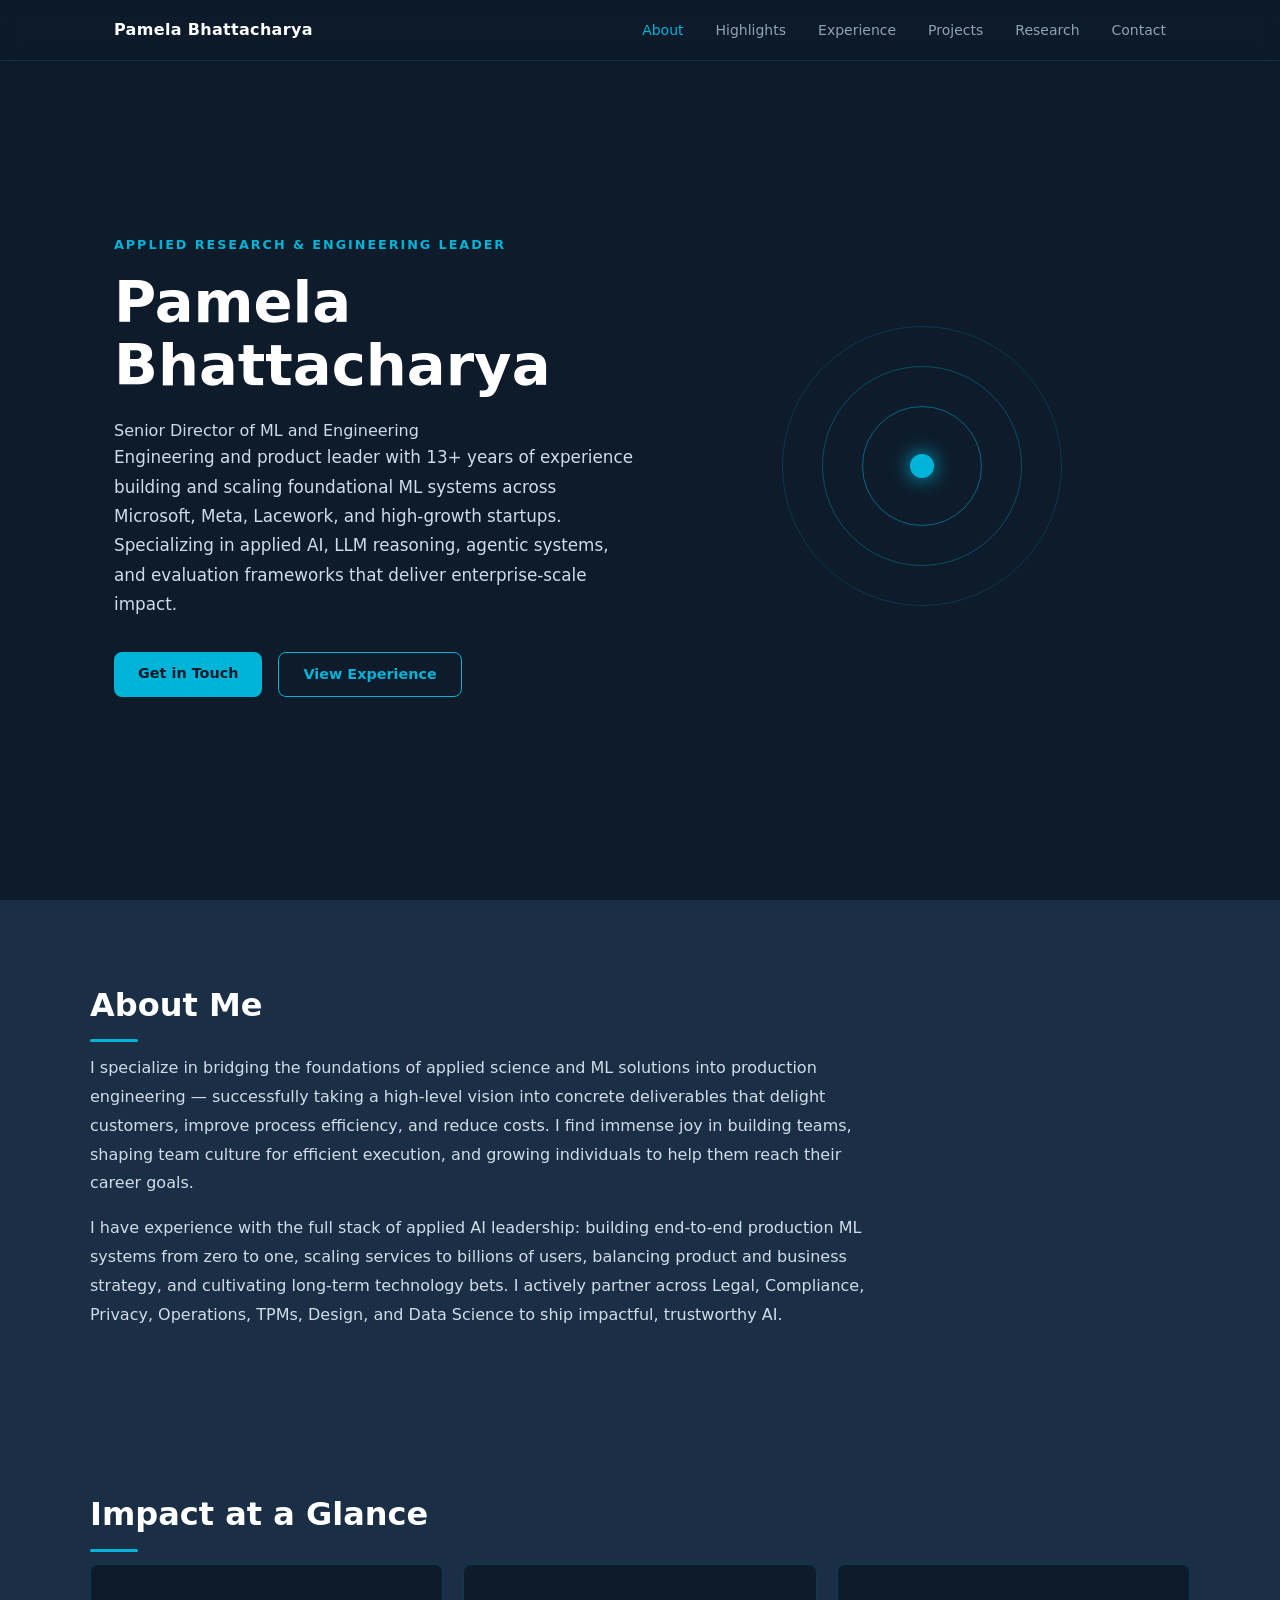
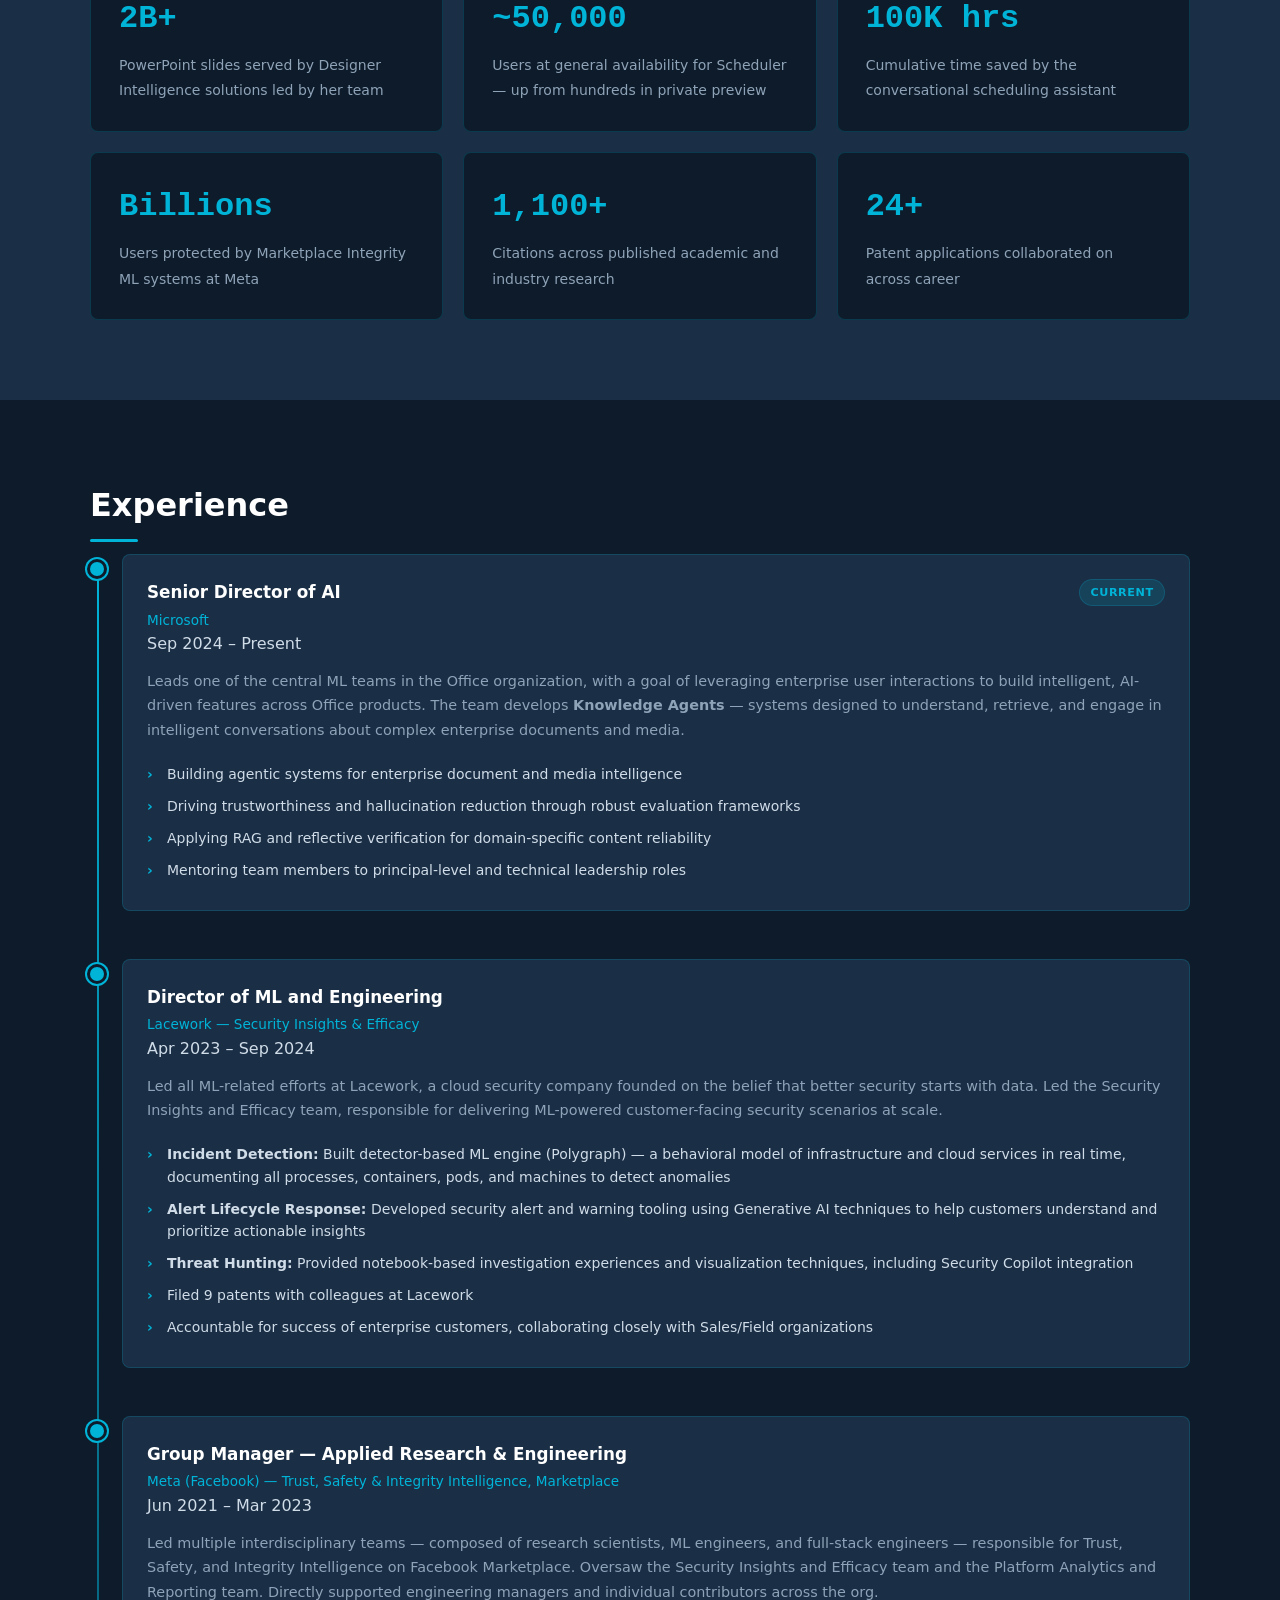
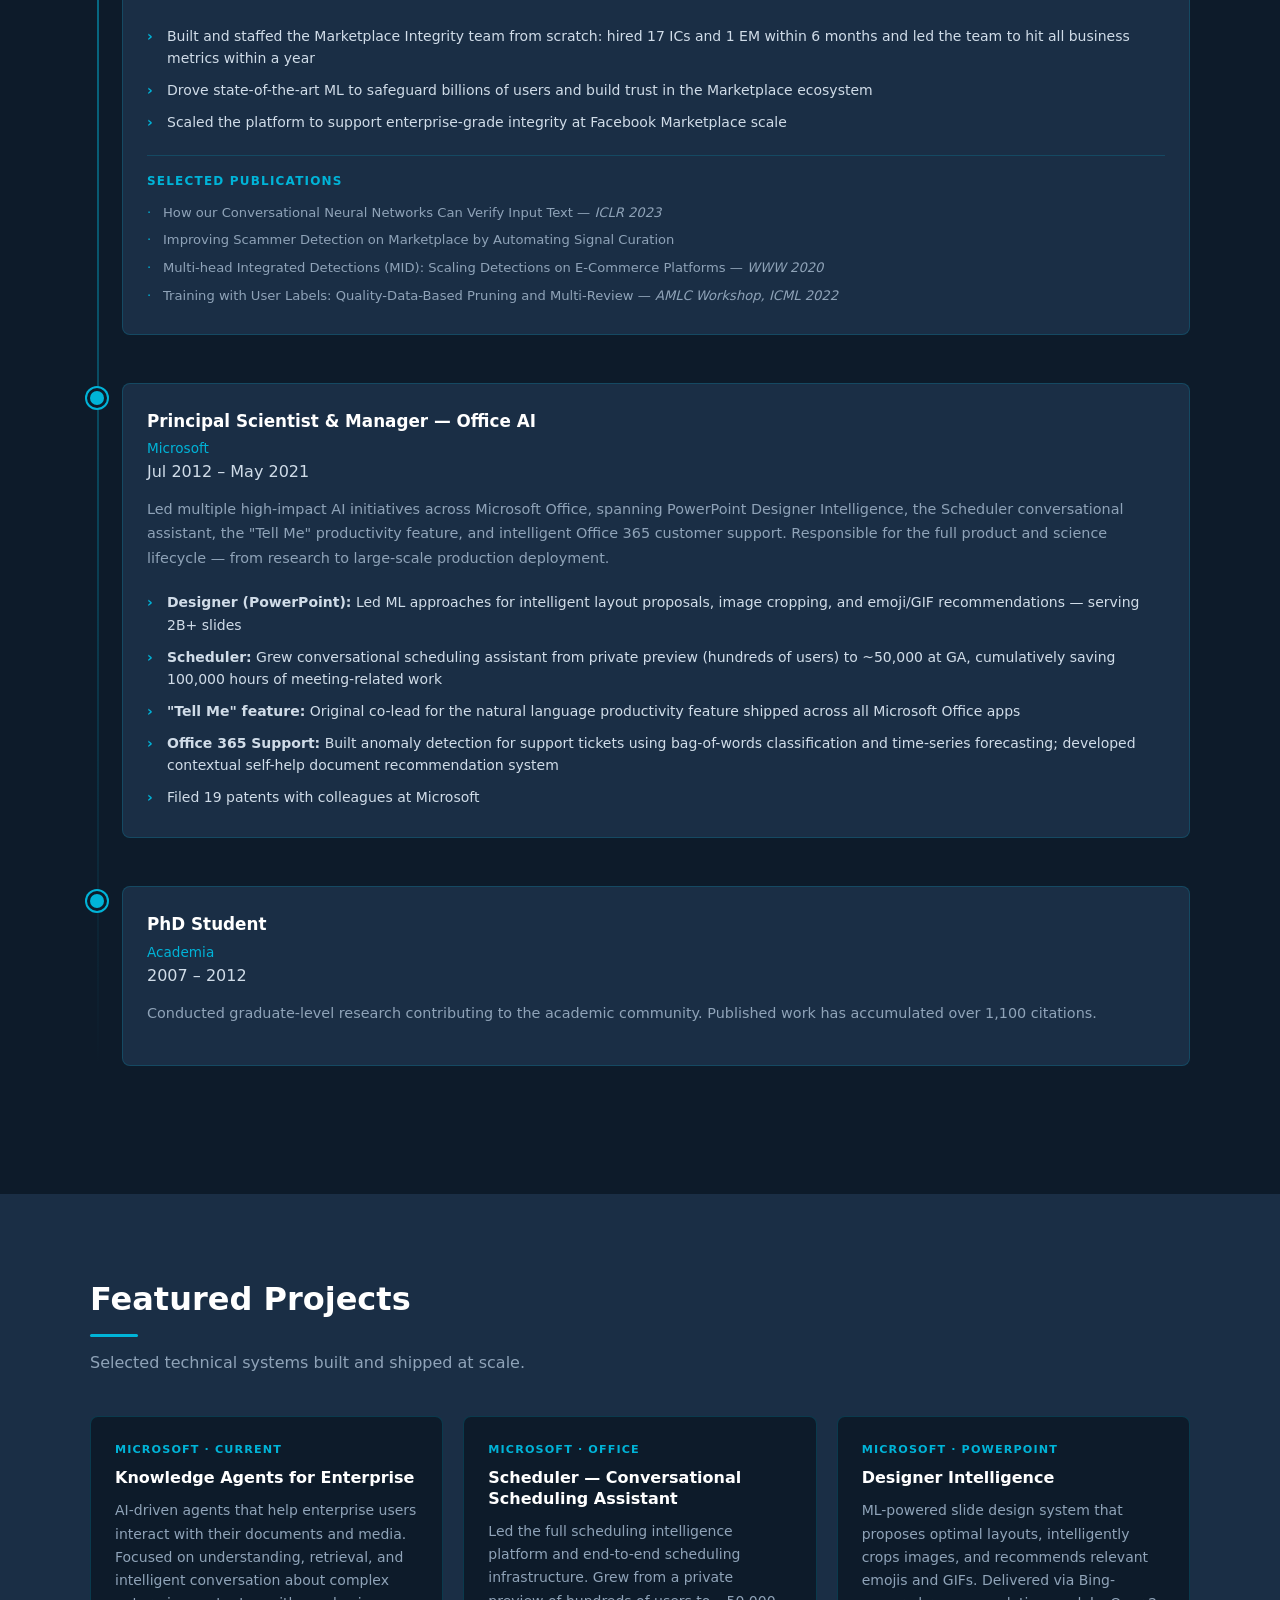
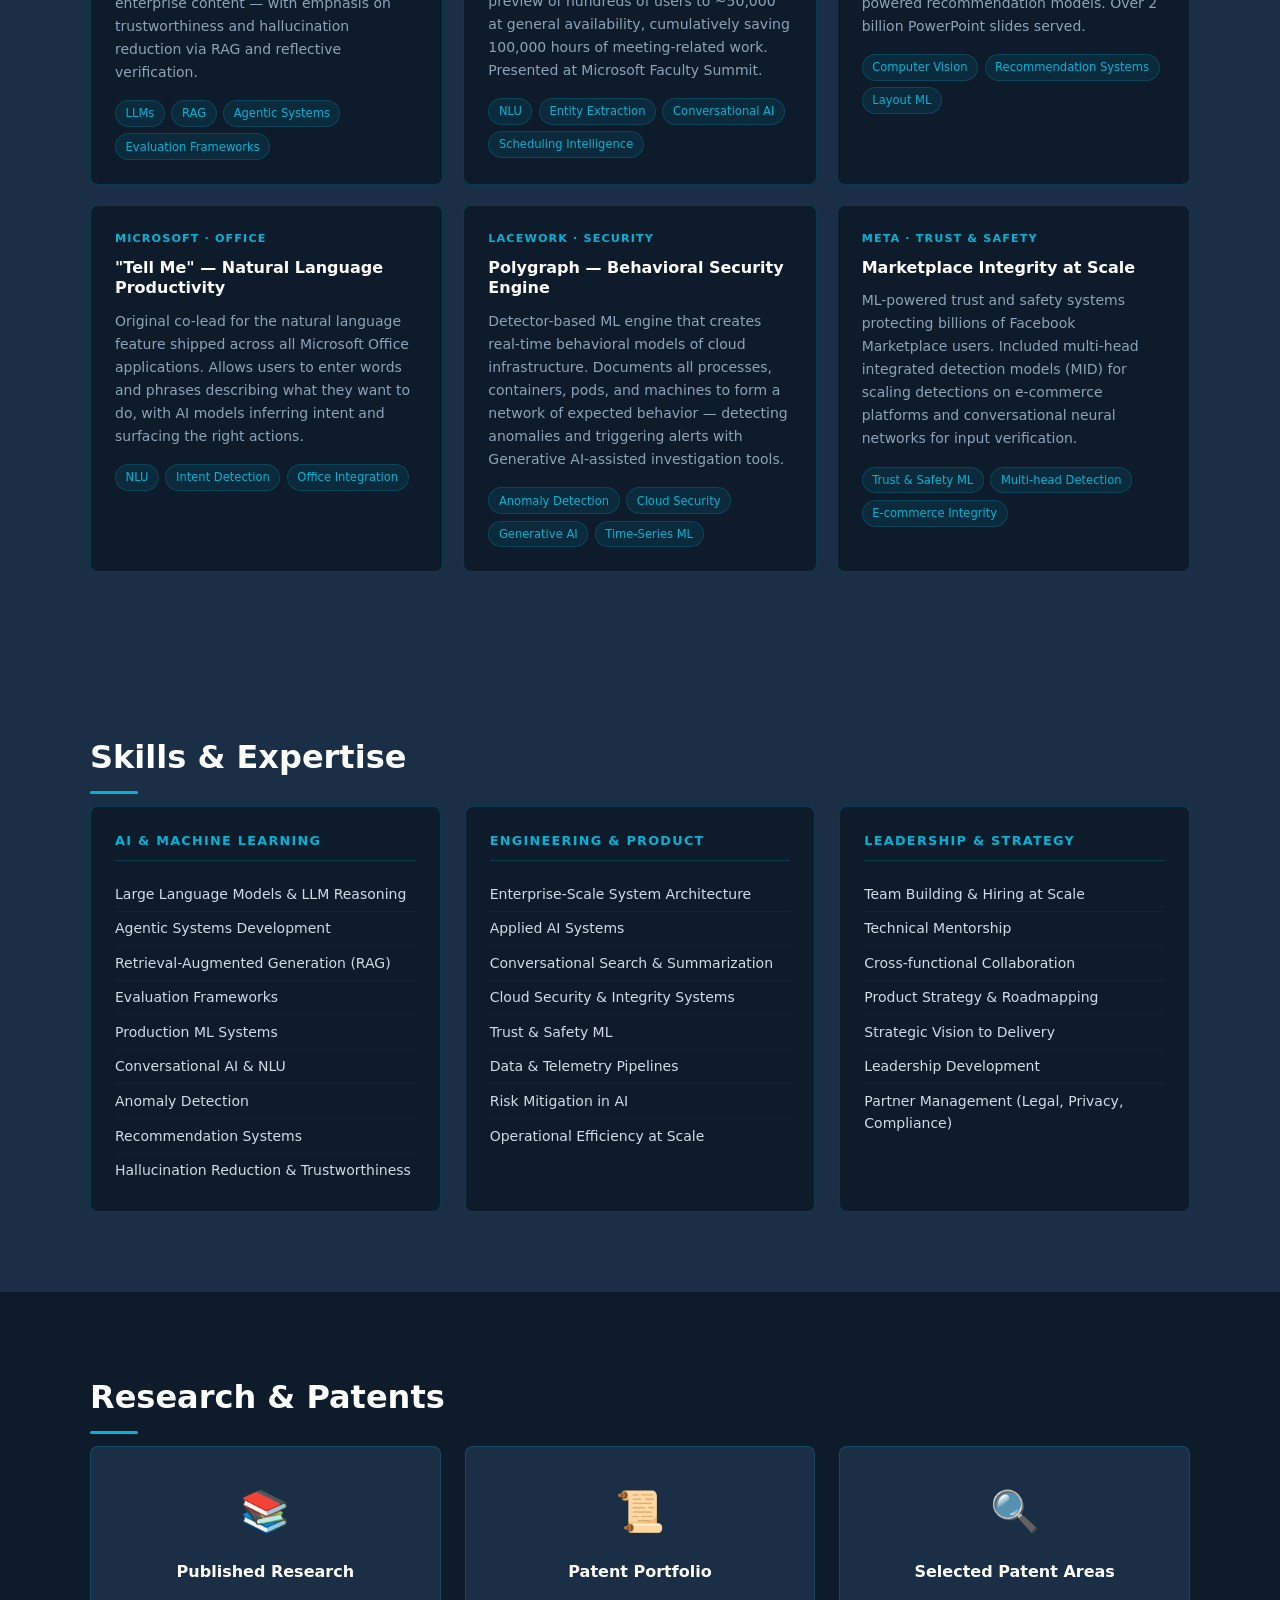
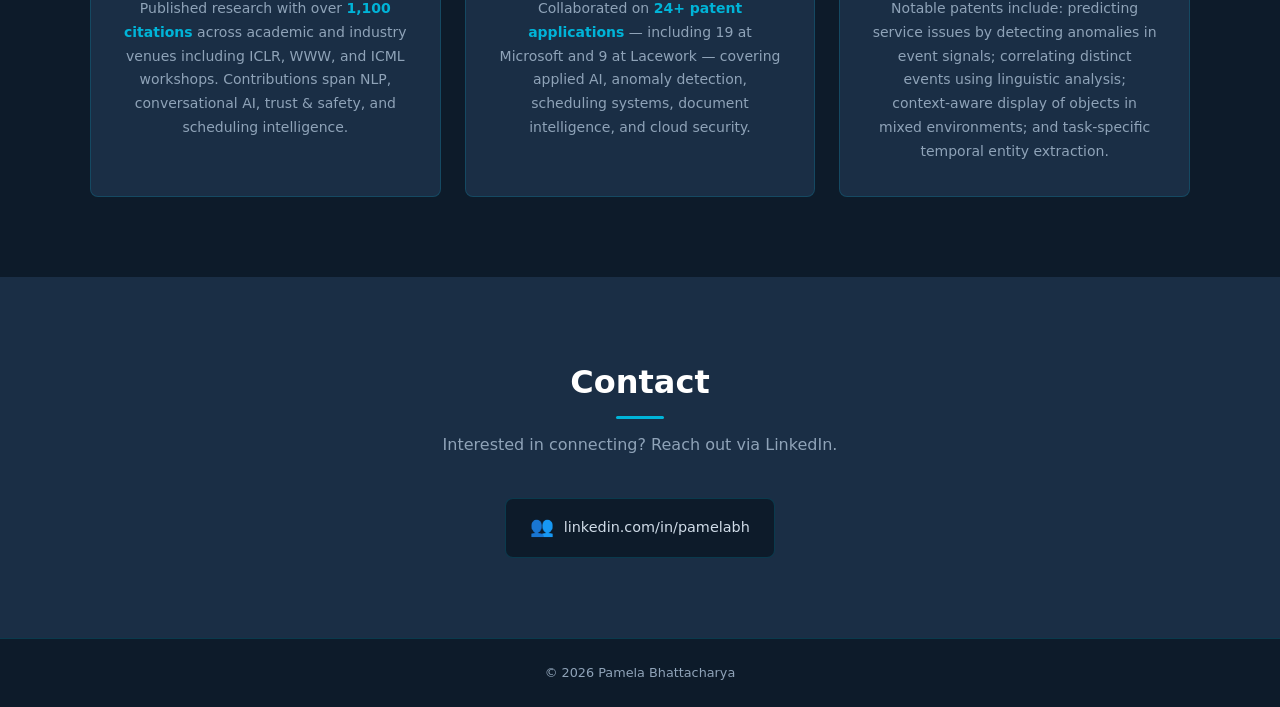
==== index.html @ ef981f6b "Update index.html" ====
<!DOCTYPE html>
<html lang="en">
<head>
  <meta charset="UTF-8" />
  <meta name="viewport" content="width=device-width, initial-scale=1.0" />
  <title>Pamela Bhattacharya — Senior Director of AI</title>
  <link rel="stylesheet" href="styles.css" />
</head>
<body>

  <!-- NAV -->
  <header>
    <nav class="nav-container">
      <span class="nav-name">Pamela Bhattacharya</span>
      <ul class="nav-links" id="navLinks">
        <li><a href="#about">About</a></li>
        <li><a href="#highlights">Highlights</a></li>
        <li><a href="#experience">Experience</a></li>
        <li><a href="#projects">Projects</a></li>
        <li><a href="#research">Research</a></li>
        <li><a href="#contact">Contact</a></li>
      </ul>
      <button class="nav-toggle" aria-label="Toggle menu" onclick="toggleNav()">&#9776;</button>
    </nav>
  </header>

  <!-- HERO -->
  <section class="hero" id="about">
    <div class="hero-content">
      <p class="hero-eyebrow">Applied Research &amp; Engineering Leader</p>
      <h1>Pamela<br>Bhattacharya</h1>
      <p class="hero-role">Senior Director of ML and Engineering</p>
      <p class="hero-sub">
        Engineering and product leader with 13+ years of experience building and scaling
        foundational ML systems across Microsoft, Meta, Lacework, and high-growth startups.
        Specializing in applied AI, LLM reasoning, agentic systems, and evaluation frameworks
        that deliver enterprise-scale impact.
      </p>
      <div class="hero-links">
        <a href="#contact" class="btn btn-primary">Get in Touch</a>
        <a href="#experience" class="btn btn-outline">View Experience</a>
      </div>
    </div>
    <div class="hero-graphic" aria-hidden="true">
      <div class="graphic-ring ring-1"></div>
      <div class="graphic-ring ring-2"></div>
      <div class="graphic-ring ring-3"></div>
      <div class="graphic-dot"></div>
    </div>
  </section>

  <!-- ABOUT DETAIL -->
  <section class="section about-detail-section">
    <div class="container">
      <h2 class="section-title">About Me</h2>
      <div class="about-body">
        <p>
          I specialize in bridging the foundations of applied science and ML solutions
          into production engineering — successfully taking a high-level vision into concrete
          deliverables that delight customers, improve process efficiency, and reduce costs.
          I find immense joy in building teams, shaping team culture for efficient execution,
          and growing individuals to help them reach their career goals.
        </p>
        <p>
          I have experience with the full stack of applied AI leadership: building
          end-to-end production ML systems from zero to one, scaling services to billions
          of users, balancing product and business strategy, and cultivating long-term
          technology bets. I actively partner across Legal, Compliance, Privacy, Operations,
          TPMs, Design, and Data Science to ship impactful, trustworthy AI.
        </p>
      </div>
    </div>
  </section>

  <!-- HIGHLIGHTS -->
  <section class="section highlights-section" id="highlights">
    <div class="container">
      <h2 class="section-title">Impact at a Glance</h2>
      <div class="highlights-grid">

        <div class="highlight-card">
          <span class="highlight-stat">2B+</span>
          <span class="highlight-label">PowerPoint slides served by Designer Intelligence solutions led by her team</span>
        </div>

        <div class="highlight-card">
          <span class="highlight-stat">~50,000</span>
          <span class="highlight-label">Users at general availability for Scheduler — up from hundreds in private preview</span>
        </div>

        <div class="highlight-card">
          <span class="highlight-stat">100K hrs</span>
          <span class="highlight-label">Cumulative time saved by the conversational scheduling assistant</span>
        </div>

        <div class="highlight-card">
          <span class="highlight-stat">Billions</span>
          <span class="highlight-label">Users protected by Marketplace Integrity ML systems at Meta</span>
        </div>

        <div class="highlight-card">
          <span class="highlight-stat">1,100+</span>
          <span class="highlight-label">Citations across published academic and industry research</span>
        </div>

        <div class="highlight-card">
          <span class="highlight-stat">24+</span>
          <span class="highlight-label">Patent applications collaborated on across career</span>
        </div>

      </div>
    </div>
  </section>

  <!-- EXPERIENCE -->
  <section class="section experience-section" id="experience">
    <div class="container">
      <h2 class="section-title">Experience</h2>

      <div class="timeline">

        <!-- Microsoft Current -->
        <div class="timeline-item">
          <div class="timeline-marker"></div>
          <div class="timeline-content">
            <div class="timeline-header">
              <div>
                <h3>Senior Director of AI</h3>
                <span class="company">Microsoft</span>
                <span class="timeline-date">Sep 2024 – Present</span>
              </div>
              <span class="badge badge-current">Current</span>
            </div>
            <p>
              Leads one of the central ML teams in the Office organization, with a goal of
              leveraging enterprise user interactions to build intelligent, AI-driven features
              across Office products. The team develops <strong>Knowledge Agents</strong> —
              systems designed to understand, retrieve, and engage in intelligent conversations
              about complex enterprise documents and media.
            </p>
            <ul class="achievement-list">
              <li>Building agentic systems for enterprise document and media intelligence</li>
              <li>Driving trustworthiness and hallucination reduction through robust evaluation frameworks</li>
              <li>Applying RAG and reflective verification for domain-specific content reliability</li>
              <li>Mentoring team members to principal-level and technical leadership roles</li>
            </ul>
          </div>
        </div>

        <!-- Lacework -->
        <div class="timeline-item">
          <div class="timeline-marker"></div>
          <div class="timeline-content">
            <div class="timeline-header">
              <div>
                <h3>Director of ML and Engineering</h3>
                <span class="company">Lacework — Security Insights &amp; Efficacy</span>
                <span class="timeline-date">Apr 2023 – Sep 2024</span>
              </div>
            </div>
            <p>
              Led all ML-related efforts at Lacework, a cloud security company founded on the
              belief that better security starts with data. Led the Security Insights and Efficacy
              team, responsible for delivering ML-powered customer-facing security scenarios at scale.
            </p>
            <ul class="achievement-list">
              <li><strong>Incident Detection:</strong> Built detector-based ML engine (Polygraph) — a behavioral model of infrastructure and cloud services in real time, documenting all processes, containers, pods, and machines to detect anomalies</li>
              <li><strong>Alert Lifecycle Response:</strong> Developed security alert and warning tooling using Generative AI techniques to help customers understand and prioritize actionable insights</li>
              <li><strong>Threat Hunting:</strong> Provided notebook-based investigation experiences and visualization techniques, including Security Copilot integration</li>
              <li>Filed 9 patents with colleagues at Lacework</li>
              <li>Accountable for success of enterprise customers, collaborating closely with Sales/Field organizations</li>
            </ul>
          </div>
        </div>

        <!-- Meta -->
        <div class="timeline-item">
          <div class="timeline-marker"></div>
          <div class="timeline-content">
            <div class="timeline-header">
              <div>
                <h3>Group Manager — Applied Research &amp; Engineering</h3>
                <span class="company">Meta (Facebook) — Trust, Safety &amp; Integrity Intelligence, Marketplace</span>
                <span class="timeline-date">Jun 2021 – Mar 2023</span>
              </div>
            </div>
            <p>
              Led multiple interdisciplinary teams — composed of research scientists, ML engineers,
              and full-stack engineers — responsible for Trust, Safety, and Integrity Intelligence
              on Facebook Marketplace. Oversaw the Security Insights and Efficacy team and the
              Platform Analytics and Reporting team. Directly supported engineering managers and
              individual contributors across the org.
            </p>
            <ul class="achievement-list">
              <li>Built and staffed the Marketplace Integrity team from scratch: hired 17 ICs and 1 EM within 6 months and led the team to hit all business metrics within a year</li>
              <li>Drove state-of-the-art ML to safeguard billions of users and build trust in the Marketplace ecosystem</li>
              <li>Scaled the platform to support enterprise-grade integrity at Facebook Marketplace scale</li>
            </ul>
            <div class="pub-block">
              <span class="pub-label">Selected Publications</span>
              <ul class="pub-list">
                <li>How our Conversational Neural Networks Can Verify Input Text — <em>ICLR 2023</em></li>
                <li>Improving Scammer Detection on Marketplace by Automating Signal Curation</li>
                <li>Multi-head Integrated Detections (MID): Scaling Detections on E-Commerce Platforms — <em>WWW 2020</em></li>
                <li>Training with User Labels: Quality-Data-Based Pruning and Multi-Review — <em>AMLC Workshop, ICML 2022</em></li>
              </ul>
            </div>
          </div>
        </div>

        <!-- Microsoft Previous -->
        <div class="timeline-item">
          <div class="timeline-marker"></div>
          <div class="timeline-content">
            <div class="timeline-header">
              <div>
                <h3>Principal Scientist &amp; Manager — Office AI</h3>
                <span class="company">Microsoft</span>
                <span class="timeline-date">Jul 2012 – May 2021</span>
              </div>
            </div>
            <p>
              Led multiple high-impact AI initiatives across Microsoft Office, spanning
              PowerPoint Designer Intelligence, the Scheduler conversational assistant,
              the "Tell Me" productivity feature, and intelligent Office 365 customer support.
              Responsible for the full product and science lifecycle — from research to
              large-scale production deployment.
            </p>
            <ul class="achievement-list">
              <li><strong>Designer (PowerPoint):</strong> Led ML approaches for intelligent layout proposals, image cropping, and emoji/GIF recommendations — serving 2B+ slides</li>
              <li><strong>Scheduler:</strong> Grew conversational scheduling assistant from private preview (hundreds of users) to ~50,000 at GA, cumulatively saving 100,000 hours of meeting-related work</li>
              <li><strong>"Tell Me" feature:</strong> Original co-lead for the natural language productivity feature shipped across all Microsoft Office apps</li>
              <li><strong>Office 365 Support:</strong> Built anomaly detection for support tickets using bag-of-words classification and time-series forecasting; developed contextual self-help document recommendation system</li>
              <li>Filed 19 patents with colleagues at Microsoft</li>
            </ul>
          </div>
        </div>

        <!-- PhD -->
        <div class="timeline-item">
          <div class="timeline-marker"></div>
          <div class="timeline-content">
            <div class="timeline-header">
              <div>
                <h3>PhD Student</h3>
                <span class="company">Academia</span>
                <span class="timeline-date">2007 – 2012</span>
              </div>
            </div>
            <p>
              Conducted graduate-level research contributing to the academic community.
              Published work has accumulated over 1,100 citations.
            </p>
          </div>
        </div>

      </div>
    </div>
  </section>

  <!-- PROJECTS -->
  <section class="section projects-section" id="projects">
    <div class="container">
      <h2 class="section-title">Featured Projects</h2>
      <p class="section-subtitle">Selected technical systems built and shipped at scale.</p>

      <div class="projects-grid">

        <div class="project-card">
          <div class="project-tag">Microsoft · Current</div>
          <h3>Knowledge Agents for Enterprise</h3>
          <p>
            AI-driven agents that help enterprise users interact with their documents and media.
            Focused on understanding, retrieval, and intelligent conversation about complex
            enterprise content — with emphasis on trustworthiness and hallucination reduction
            via RAG and reflective verification.
          </p>
          <div class="project-tech">
            <span>LLMs</span><span>RAG</span><span>Agentic Systems</span><span>Evaluation Frameworks</span>
          </div>
        </div>

        <div class="project-card">
          <div class="project-tag">Microsoft · Office</div>
          <h3>Scheduler — Conversational Scheduling Assistant</h3>
          <p>
            Led the full scheduling intelligence platform and end-to-end scheduling
            infrastructure. Grew from a private preview of hundreds of users to ~50,000
            at general availability, cumulatively saving 100,000 hours of meeting-related work.
            Presented at Microsoft Faculty Summit.
          </p>
          <div class="project-tech">
            <span>NLU</span><span>Entity Extraction</span><span>Conversational AI</span><span>Scheduling Intelligence</span>
          </div>
        </div>

        <div class="project-card">
          <div class="project-tag">Microsoft · PowerPoint</div>
          <h3>Designer Intelligence</h3>
          <p>
            ML-powered slide design system that proposes optimal layouts, intelligently crops
            images, and recommends relevant emojis and GIFs. Delivered via Bing-powered
            recommendation models. Over 2 billion PowerPoint slides served.
          </p>
          <div class="project-tech">
            <span>Computer Vision</span><span>Recommendation Systems</span><span>Layout ML</span>
          </div>
        </div>

        <div class="project-card">
          <div class="project-tag">Microsoft · Office</div>
          <h3>"Tell Me" — Natural Language Productivity</h3>
          <p>
            Original co-lead for the natural language feature shipped across all Microsoft
            Office applications. Allows users to enter words and phrases describing what
            they want to do, with AI models inferring intent and surfacing the right actions.
          </p>
          <div class="project-tech">
            <span>NLU</span><span>Intent Detection</span><span>Office Integration</span>
          </div>
        </div>

        <div class="project-card">
          <div class="project-tag">Lacework · Security</div>
          <h3>Polygraph — Behavioral Security Engine</h3>
          <p>
            Detector-based ML engine that creates real-time behavioral models of cloud
            infrastructure. Documents all processes, containers, pods, and machines to form
            a network of expected behavior — detecting anomalies and triggering alerts
            with Generative AI-assisted investigation tools.
          </p>
          <div class="project-tech">
            <span>Anomaly Detection</span><span>Cloud Security</span><span>Generative AI</span><span>Time-Series ML</span>
          </div>
        </div>

        <div class="project-card">
          <div class="project-tag">Meta · Trust &amp; Safety</div>
          <h3>Marketplace Integrity at Scale</h3>
          <p>
            ML-powered trust and safety systems protecting billions of Facebook Marketplace
            users. Included multi-head integrated detection models (MID) for scaling detections
            on e-commerce platforms and conversational neural networks for input verification.
          </p>
          <div class="project-tech">
            <span>Trust &amp; Safety ML</span><span>Multi-head Detection</span><span>E-commerce Integrity</span>
          </div>
        </div>

      </div>
    </div>
  </section>

  <!-- SKILLS -->
  <section class="section skills-section">
    <div class="container">
      <h2 class="section-title">Skills &amp; Expertise</h2>
      <div class="skills-grid">

        <div class="skill-group">
          <h3>AI &amp; Machine Learning</h3>
          <ul>
            <li>Large Language Models &amp; LLM Reasoning</li>
            <li>Agentic Systems Development</li>
            <li>Retrieval-Augmented Generation (RAG)</li>
            <li>Evaluation Frameworks</li>
            <li>Production ML Systems</li>
            <li>Conversational AI &amp; NLU</li>
            <li>Anomaly Detection</li>
            <li>Recommendation Systems</li>
            <li>Hallucination Reduction &amp; Trustworthiness</li>
          </ul>
        </div>

        <div class="skill-group">
          <h3>Engineering &amp; Product</h3>
          <ul>
            <li>Enterprise-Scale System Architecture</li>
            <li>Applied AI Systems</li>
            <li>Conversational Search &amp; Summarization</li>
            <li>Cloud Security &amp; Integrity Systems</li>
            <li>Trust &amp; Safety ML</li>
            <li>Data &amp; Telemetry Pipelines</li>
            <li>Risk Mitigation in AI</li>
            <li>Operational Efficiency at Scale</li>
          </ul>
        </div>

        <div class="skill-group">
          <h3>Leadership &amp; Strategy</h3>
          <ul>
            <li>Team Building &amp; Hiring at Scale</li>
            <li>Technical Mentorship</li>
            <li>Cross-functional Collaboration</li>
            <li>Product Strategy &amp; Roadmapping</li>
            <li>Strategic Vision to Delivery</li>
            <li>Leadership Development</li>
            <li>Partner Management (Legal, Privacy, Compliance)</li>
          </ul>
        </div>

      </div>
    </div>
  </section>

  <!-- RESEARCH & PATENTS -->
  <section class="section research-section" id="research">
    <div class="container">
      <h2 class="section-title">Research &amp; Patents</h2>
      <div class="research-grid">

        <div class="research-card">
          <div class="research-icon">&#128218;</div>
          <h3>Published Research</h3>
          <p>
            Published research with over <strong>1,100 citations</strong> across academic
            and industry venues including ICLR, WWW, and ICML workshops. Contributions span
            NLP, conversational AI, trust &amp; safety, and scheduling intelligence.
          </p>
        </div>

        <div class="research-card">
          <div class="research-icon">&#128220;</div>
          <h3>Patent Portfolio</h3>
          <p>
            Collaborated on <strong>24+ patent applications</strong> — including 19 at
            Microsoft and 9 at Lacework — covering applied AI, anomaly detection,
            scheduling systems, document intelligence, and cloud security.
          </p>
        </div>

        <div class="research-card">
          <div class="research-icon">&#128269;</div>
          <h3>Selected Patent Areas</h3>
          <p>
            Notable patents include: predicting service issues by detecting anomalies in
            event signals; correlating distinct events using linguistic analysis;
            context-aware display of objects in mixed environments; and
            task-specific temporal entity extraction.
          </p>
        </div>

      </div>
    </div>
  </section>

  <!-- CONTACT -->
  <section class="section contact-section" id="contact">
    <div class="container">
      <h2 class="section-title">Contact</h2>
      <p class="section-subtitle">Interested in connecting? Reach out via LinkedIn.</p>
      <div class="contact-links">

        <a href="https://www.linkedin.com/in/pamelabh" target="_blank" rel="noopener noreferrer" class="contact-item">
          <span class="contact-icon">&#128101;</span>
          <span>linkedin.com/in/pamelabh</span>
        </a>
      </div>
    </div>
  </section>

  <!-- FOOTER -->
  <footer>
    <div class="container">
      <p>&copy; 2026 Pamela Bhattacharya</p>
    </div>
  </footer>

  <script src="script.js"></script>
</body>
</html>
---- styles.css ----
/* =============================================
   RESET & BASE
   ============================================= */
*, *::before, *::after { box-sizing: border-box; margin: 0; padding: 0; }

:root {
  --navy:    #0d1b2a;
  --navy-mid:#1a2e45;
  --teal:    #00b4d8;
  --teal-lt: #90e0ef;
  --white:   #ffffff;
  --off-white: #f0f4f8;
  --text:    #d0dce8;
  --text-dim:#8fa3b8;
  --border:  rgba(0, 180, 216, 0.2);
  --radius:  8px;
  --shadow:  0 4px 24px rgba(0,0,0,0.3);
  --font:    'Segoe UI', system-ui, -apple-system, sans-serif;
  --mono:    'Cascadia Code', 'Fira Code', monospace;
}

html { scroll-behavior: smooth; font-size: 16px; }

body {
  font-family: var(--font);
  background: var(--navy);
  color: var(--text);
  line-height: 1.6;
}

a { color: var(--teal); text-decoration: none; }
a:hover { color: var(--teal-lt); }

ul { list-style: none; }

/* =============================================
   NAV
   ============================================= */
header {
  position: fixed;
  top: 0; left: 0; right: 0;
  z-index: 100;
  background: rgba(13, 27, 42, 0.92);
  backdrop-filter: blur(10px);
  border-bottom: 1px solid var(--border);
}

.nav-container {
  max-width: 1100px;
  margin: 0 auto;
  padding: 0 1.5rem;
  height: 60px;
  display: flex;
  align-items: center;
  justify-content: space-between;
}

.nav-name {
  font-weight: 700;
  font-size: 1rem;
  color: var(--white);
  letter-spacing: 0.02em;
}

.nav-links {
  display: flex;
  gap: 2rem;
}

.nav-links a {
  color: var(--text-dim);
  font-size: 0.875rem;
  font-weight: 500;
  transition: color 0.2s;
}

.nav-links a:hover { color: var(--teal); }

.nav-toggle {
  display: none;
  background: none;
  border: none;
  color: var(--white);
  font-size: 1.4rem;
  cursor: pointer;
}

/* =============================================
   HERO
   ============================================= */
.hero {
  min-height: 100vh;
  display: flex;
  align-items: center;
  padding: 6rem 1.5rem 4rem;
  max-width: 1100px;
  margin: 0 auto;
  gap: 3rem;
  position: relative;
}

.hero-content {
  flex: 1;
  max-width: 620px;
}

.hero-eyebrow {
  font-size: 0.8rem;
  font-weight: 600;
  letter-spacing: 0.15em;
  text-transform: uppercase;
  color: var(--teal);
  margin-bottom: 1rem;
}

.hero h1 {
  font-size: clamp(2.4rem, 5vw, 3.6rem);
  font-weight: 800;
  color: var(--white);
  line-height: 1.1;
  margin-bottom: 1.25rem;
}

.hero-sub {
  font-size: 1.05rem;
  color: var(--text);
  margin-bottom: 2rem;
  max-width: 520px;
  line-height: 1.75;
}

.hero-links {
  display: flex;
  gap: 1rem;
  flex-wrap: wrap;
}

.btn {
  display: inline-block;
  padding: 0.65rem 1.5rem;
  border-radius: var(--radius);
  font-weight: 600;
  font-size: 0.9rem;
  transition: all 0.2s;
  cursor: pointer;
}

.btn-primary {
  background: var(--teal);
  color: var(--navy);
}
.btn-primary:hover {
  background: var(--teal-lt);
  color: var(--navy);
}

.btn-outline {
  border: 1.5px solid var(--teal);
  color: var(--teal);
}
.btn-outline:hover {
  background: var(--border);
  color: var(--teal-lt);
}

/* Hero graphic */
.hero-graphic {
  flex: 0 0 auto;
  width: 280px;
  height: 280px;
  position: relative;
  display: flex;
  align-items: center;
  justify-content: center;
}

.graphic-ring {
  position: absolute;
  border-radius: 50%;
  border: 1px solid var(--border);
  animation: pulse 4s ease-in-out infinite;
}

.ring-1 { width: 280px; height: 280px; animation-delay: 0s; }
.ring-2 { width: 200px; height: 200px; animation-delay: 0.6s; border-color: rgba(0,180,216,0.35); }
.ring-3 { width: 120px; height: 120px; animation-delay: 1.2s; border-color: rgba(0,180,216,0.5); }

.graphic-dot {
  width: 24px;
  height: 24px;
  border-radius: 50%;
  background: var(--teal);
  box-shadow: 0 0 20px var(--teal);
  animation: glow 2s ease-in-out infinite alternate;
}

@keyframes pulse {
  0%, 100% { transform: scale(1); opacity: 0.5; }
  50% { transform: scale(1.04); opacity: 1; }
}

@keyframes glow {
  from { box-shadow: 0 0 10px var(--teal); }
  to   { box-shadow: 0 0 30px var(--teal), 0 0 60px rgba(0,180,216,0.3); }
}

/* =============================================
   SECTIONS — SHARED
   ============================================= */
.section {
  padding: 5rem 1.5rem;
}

.container {
  max-width: 1100px;
  margin: 0 auto;
}

.section-title {
  font-size: clamp(1.6rem, 3vw, 2rem);
  font-weight: 700;
  color: var(--white);
  margin-bottom: 0.75rem;
}

.section-title::after {
  content: '';
  display: block;
  width: 3rem;
  height: 3px;
  background: var(--teal);
  margin-top: 0.5rem;
  border-radius: 2px;
}

.section-subtitle {
  color: var(--text-dim);
  margin-bottom: 2.5rem;
  max-width: 600px;
  line-height: 1.7;
}

/* =============================================
   ABOUT DETAIL
   ============================================= */
.about-detail-section {
  background: var(--navy-mid);
}

.about-body {
  max-width: 780px;
}

.about-body p {
  color: var(--text);
  font-size: 1rem;
  line-height: 1.8;
  margin-bottom: 1rem;
}

.about-body p:last-child { margin-bottom: 0; }

/* =============================================
   HIGHLIGHTS
   ============================================= */
.highlights-section {
  background: var(--navy-mid);
}

.highlights-grid {
  display: grid;
  grid-template-columns: repeat(auto-fit, minmax(280px, 1fr));
  gap: 1.25rem;
}

.highlight-card {
  background: var(--navy);
  border: 1px solid var(--border);
  border-radius: var(--radius);
  padding: 1.75rem;
  transition: transform 0.2s, border-color 0.2s;
}

.highlight-card:hover {
  transform: translateY(-3px);
  border-color: var(--teal);
}

.highlight-stat {
  display: block;
  font-size: 2rem;
  font-weight: 800;
  color: var(--teal);
  font-family: var(--mono);
  margin-bottom: 0.5rem;
}

.highlight-label {
  font-size: 0.875rem;
  color: var(--text-dim);
  line-height: 1.5;
}

/* =============================================
   EXPERIENCE / TIMELINE
   ============================================= */
.experience-section {
  background: var(--navy);
}

.timeline {
  position: relative;
  padding-left: 2rem;
}

.timeline::before {
  content: '';
  position: absolute;
  left: 7px;
  top: 8px;
  bottom: 0;
  width: 2px;
  background: linear-gradient(to bottom, var(--teal), transparent);
}

.timeline-item {
  position: relative;
  margin-bottom: 3rem;
}

.timeline-marker {
  position: absolute;
  left: -2rem;
  top: 8px;
  width: 14px;
  height: 14px;
  border-radius: 50%;
  background: var(--teal);
  box-shadow: 0 0 0 3px var(--navy), 0 0 0 5px var(--teal);
}

.timeline-content {
  background: var(--navy-mid);
  border: 1px solid var(--border);
  border-radius: var(--radius);
  padding: 1.5rem;
  transition: border-color 0.2s;
}

.timeline-content:hover {
  border-color: var(--teal);
}

.timeline-header {
  display: flex;
  align-items: flex-start;
  justify-content: space-between;
  gap: 1rem;
  margin-bottom: 0.75rem;
}

.timeline-header h3 {
  font-size: 1.05rem;
  font-weight: 700;
  color: var(--white);
  margin-bottom: 0.2rem;
}

.company {
  display: block;
  font-size: 0.85rem;
  color: var(--teal);
  font-weight: 500;
}

.badge {
  display: inline-block;
  padding: 0.2rem 0.65rem;
  border-radius: 999px;
  font-size: 0.7rem;
  font-weight: 700;
  text-transform: uppercase;
  letter-spacing: 0.05em;
  white-space: nowrap;
}

.badge-current {
  background: rgba(0,180,216,0.15);
  color: var(--teal);
  border: 1px solid var(--border);
}

.timeline-content p {
  font-size: 0.9rem;
  color: var(--text-dim);
  margin-bottom: 1rem;
  line-height: 1.7;
}

.achievement-list li {
  font-size: 0.875rem;
  color: var(--text);
  padding: 0.3rem 0 0.3rem 1.25rem;
  position: relative;
  line-height: 1.6;
}

.achievement-list li::before {
  content: '›';
  position: absolute;
  left: 0;
  color: var(--teal);
  font-weight: 700;
}

/* =============================================
   PUBLICATION BLOCK
   ============================================= */
.pub-block {
  margin-top: 1rem;
  padding-top: 1rem;
  border-top: 1px solid var(--border);
}

.pub-label {
  display: block;
  font-size: 0.75rem;
  font-weight: 700;
  text-transform: uppercase;
  letter-spacing: 0.1em;
  color: var(--teal);
  margin-bottom: 0.5rem;
}

.pub-list li {
  font-size: 0.82rem;
  color: var(--text-dim);
  padding: 0.25rem 0 0.25rem 1rem;
  position: relative;
  line-height: 1.5;
}

.pub-list li::before {
  content: '·';
  position: absolute;
  left: 0;
  color: var(--teal);
}

/* =============================================
   PROJECTS
   ============================================= */
.projects-section {
  background: var(--navy-mid);
}

.projects-grid {
  display: grid;
  grid-template-columns: repeat(auto-fit, minmax(300px, 1fr));
  gap: 1.25rem;
}

.project-card {
  background: var(--navy);
  border: 1px solid var(--border);
  border-radius: var(--radius);
  padding: 1.5rem;
  transition: transform 0.2s, border-color 0.2s;
}

.project-card:hover {
  transform: translateY(-3px);
  border-color: var(--teal);
}

.project-tag {
  font-size: 0.7rem;
  font-weight: 700;
  text-transform: uppercase;
  letter-spacing: 0.1em;
  color: var(--teal);
  margin-bottom: 0.6rem;
}

.project-card h3 {
  font-size: 1rem;
  font-weight: 700;
  color: var(--white);
  margin-bottom: 0.65rem;
  line-height: 1.3;
}

.project-card p {
  font-size: 0.875rem;
  color: var(--text-dim);
  line-height: 1.65;
  margin-bottom: 1rem;
}

.project-tech {
  display: flex;
  flex-wrap: wrap;
  gap: 0.4rem;
}

.project-tech span {
  background: rgba(0,180,216,0.1);
  border: 1px solid var(--border);
  color: var(--teal);
  font-size: 0.72rem;
  padding: 0.2rem 0.6rem;
  border-radius: 999px;
  font-weight: 500;
}

/* =============================================
   SKILLS
   ============================================= */
.skills-section {
  background: var(--navy-mid);
}

.skills-grid {
  display: grid;
  grid-template-columns: repeat(auto-fit, minmax(260px, 1fr));
  gap: 1.5rem;
}

.skill-group {
  background: var(--navy);
  border: 1px solid var(--border);
  border-radius: var(--radius);
  padding: 1.5rem;
}

.skill-group h3 {
  font-size: 0.8rem;
  font-weight: 700;
  text-transform: uppercase;
  letter-spacing: 0.1em;
  color: var(--teal);
  margin-bottom: 1rem;
  padding-bottom: 0.5rem;
  border-bottom: 1px solid var(--border);
}

.skill-group li {
  font-size: 0.875rem;
  color: var(--text);
  padding: 0.35rem 0;
  border-bottom: 1px solid rgba(255,255,255,0.04);
}

.skill-group li:last-child { border-bottom: none; }

/* =============================================
   RESEARCH
   ============================================= */
.research-section {
  background: var(--navy);
}

.research-grid {
  display: grid;
  grid-template-columns: repeat(auto-fit, minmax(280px, 1fr));
  gap: 1.5rem;
}

.research-card {
  background: var(--navy-mid);
  border: 1px solid var(--border);
  border-radius: var(--radius);
  padding: 2rem;
  text-align: center;
  transition: transform 0.2s, border-color 0.2s;
}

.research-card:hover {
  transform: translateY(-3px);
  border-color: var(--teal);
}

.research-icon {
  font-size: 2.5rem;
  margin-bottom: 1rem;
}

.research-card h3 {
  font-size: 1rem;
  font-weight: 700;
  color: var(--white);
  margin-bottom: 0.75rem;
}

.research-card p {
  font-size: 0.875rem;
  color: var(--text-dim);
  line-height: 1.7;
}

.research-card strong {
  color: var(--teal);
}

/* =============================================
   CONTACT
   ============================================= */
.contact-section {
  background: var(--navy-mid);
  text-align: center;
}

.contact-section .section-title::after {
  margin-left: auto;
  margin-right: auto;
}

.contact-section .section-subtitle {
  margin-left: auto;
  margin-right: auto;
}

.contact-links {
  display: flex;
  justify-content: center;
  flex-wrap: wrap;
  gap: 1.25rem;
}

.contact-item {
  display: flex;
  align-items: center;
  gap: 0.6rem;
  background: var(--navy);
  border: 1px solid var(--border);
  border-radius: var(--radius);
  padding: 0.85rem 1.5rem;
  color: var(--text);
  font-size: 0.9rem;
  transition: all 0.2s;
}

.contact-item:hover {
  border-color: var(--teal);
  color: var(--teal);
  transform: translateY(-2px);
}

.contact-icon {
  font-size: 1.2rem;
}

/* =============================================
   ACTIVE NAV LINK
   ============================================= */
.nav-links a.active {
  color: var(--teal);
}

/* =============================================
   FADE-IN ANIMATION
   ============================================= */
.fade-in {
  opacity: 0;
  transform: translateY(20px);
  transition: opacity 0.5s ease, transform 0.5s ease;
}

.fade-in.visible {
  opacity: 1;
  transform: translateY(0);
}

/* =============================================
   FOOTER
   ============================================= */
footer {
  background: var(--navy);
  border-top: 1px solid var(--border);
  padding: 1.5rem;
  text-align: center;
}

footer p {
  font-size: 0.8rem;
  color: var(--text-dim);
}

/* =============================================
   RESPONSIVE
   ============================================= */
@media (max-width: 768px) {
  .nav-links { display: none; }
  .nav-links.open {
    display: flex;
    flex-direction: column;
    position: absolute;
    top: 60px; left: 0; right: 0;
    background: rgba(13, 27, 42, 0.98);
    padding: 1rem 1.5rem;
    gap: 1rem;
    border-bottom: 1px solid var(--border);
  }
  .nav-toggle { display: block; }

  .hero {
    flex-direction: column;
    padding-top: 5rem;
    text-align: center;
  }

  .hero-sub { margin-left: auto; margin-right: auto; }
  .hero-links { justify-content: center; }

  .hero-graphic {
    width: 180px;
    height: 180px;
  }
  .ring-1 { width: 180px; height: 180px; }
  .ring-2 { width: 128px; height: 128px; }
  .ring-3 { width: 76px; height: 76px; }

  .timeline::before { display: none; }
  .timeline { padding-left: 0; }
  .timeline-marker { display: none; }

  .timeline-header {
    flex-direction: column;
    gap: 0.4rem;
  }
}

@media (max-width: 480px) {
  .section { padding: 3.5rem 1rem; }
  .highlights-grid { grid-template-columns: 1fr; }
}
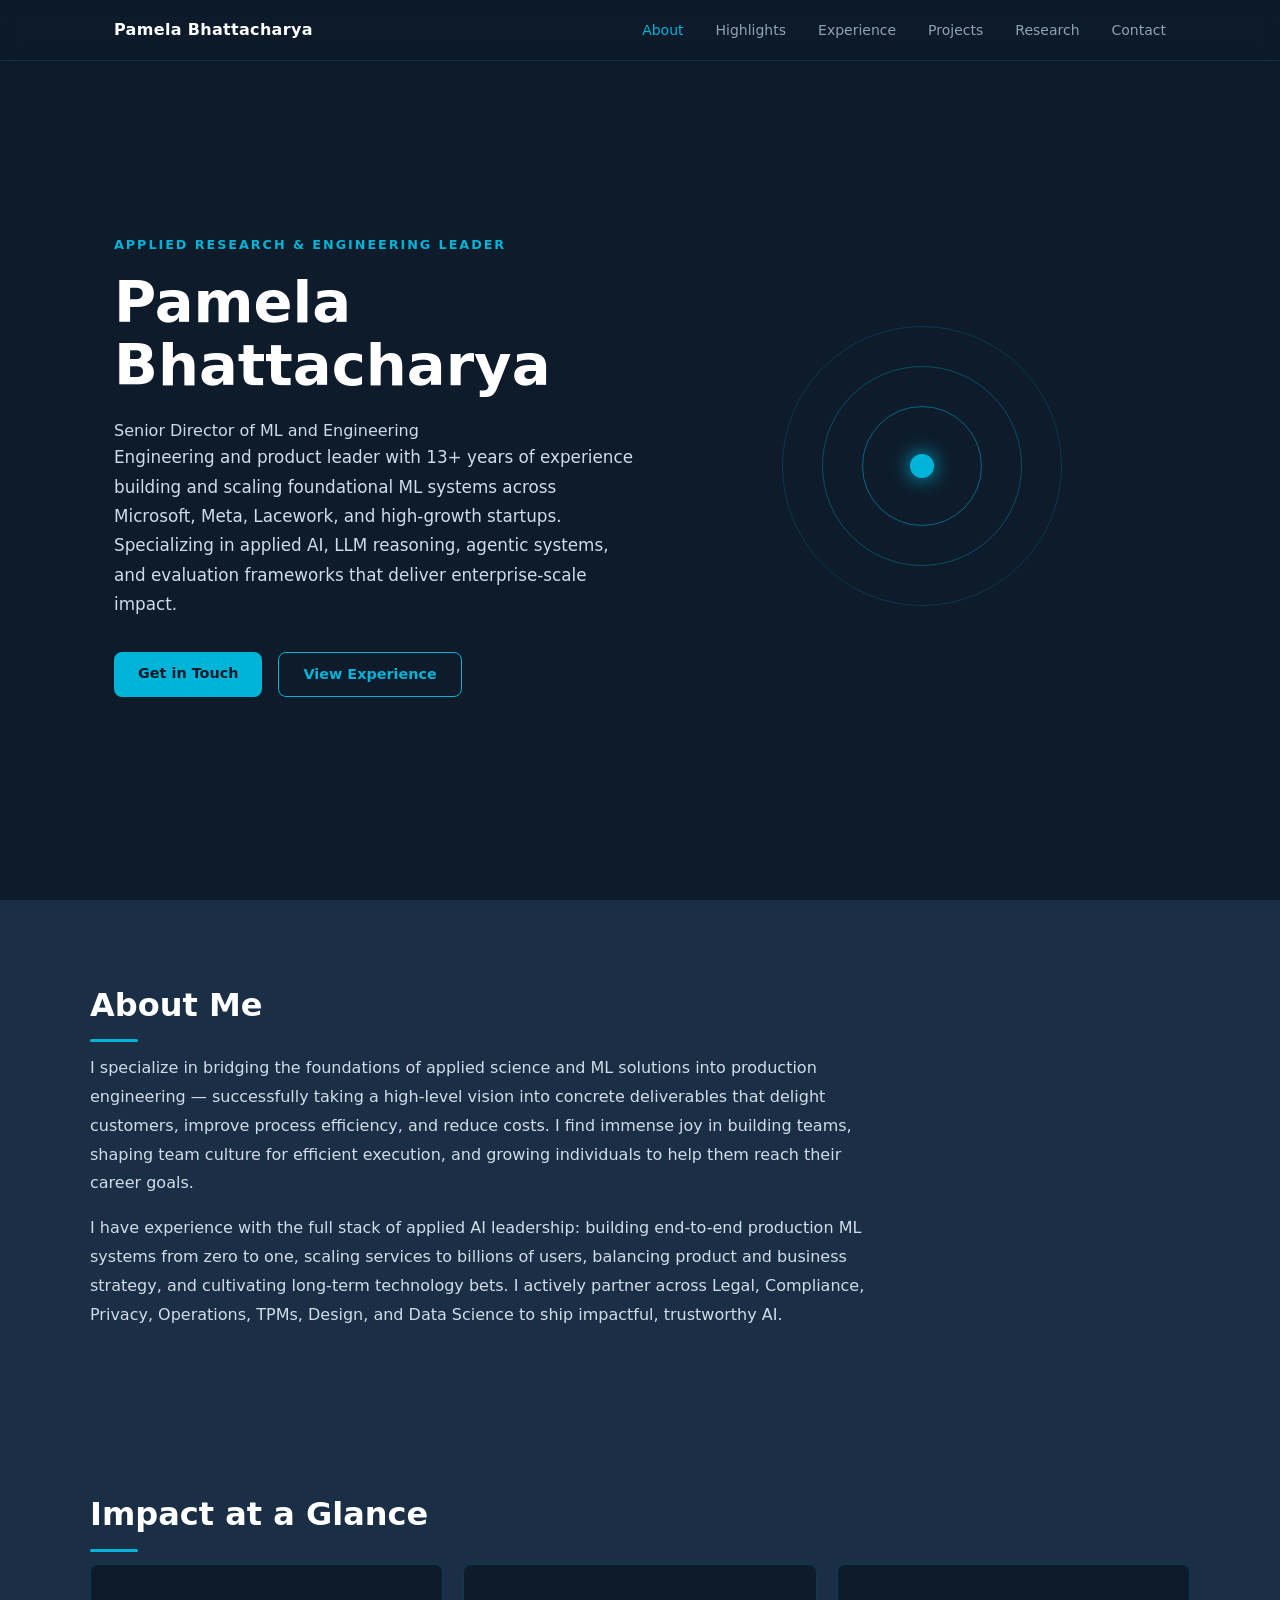
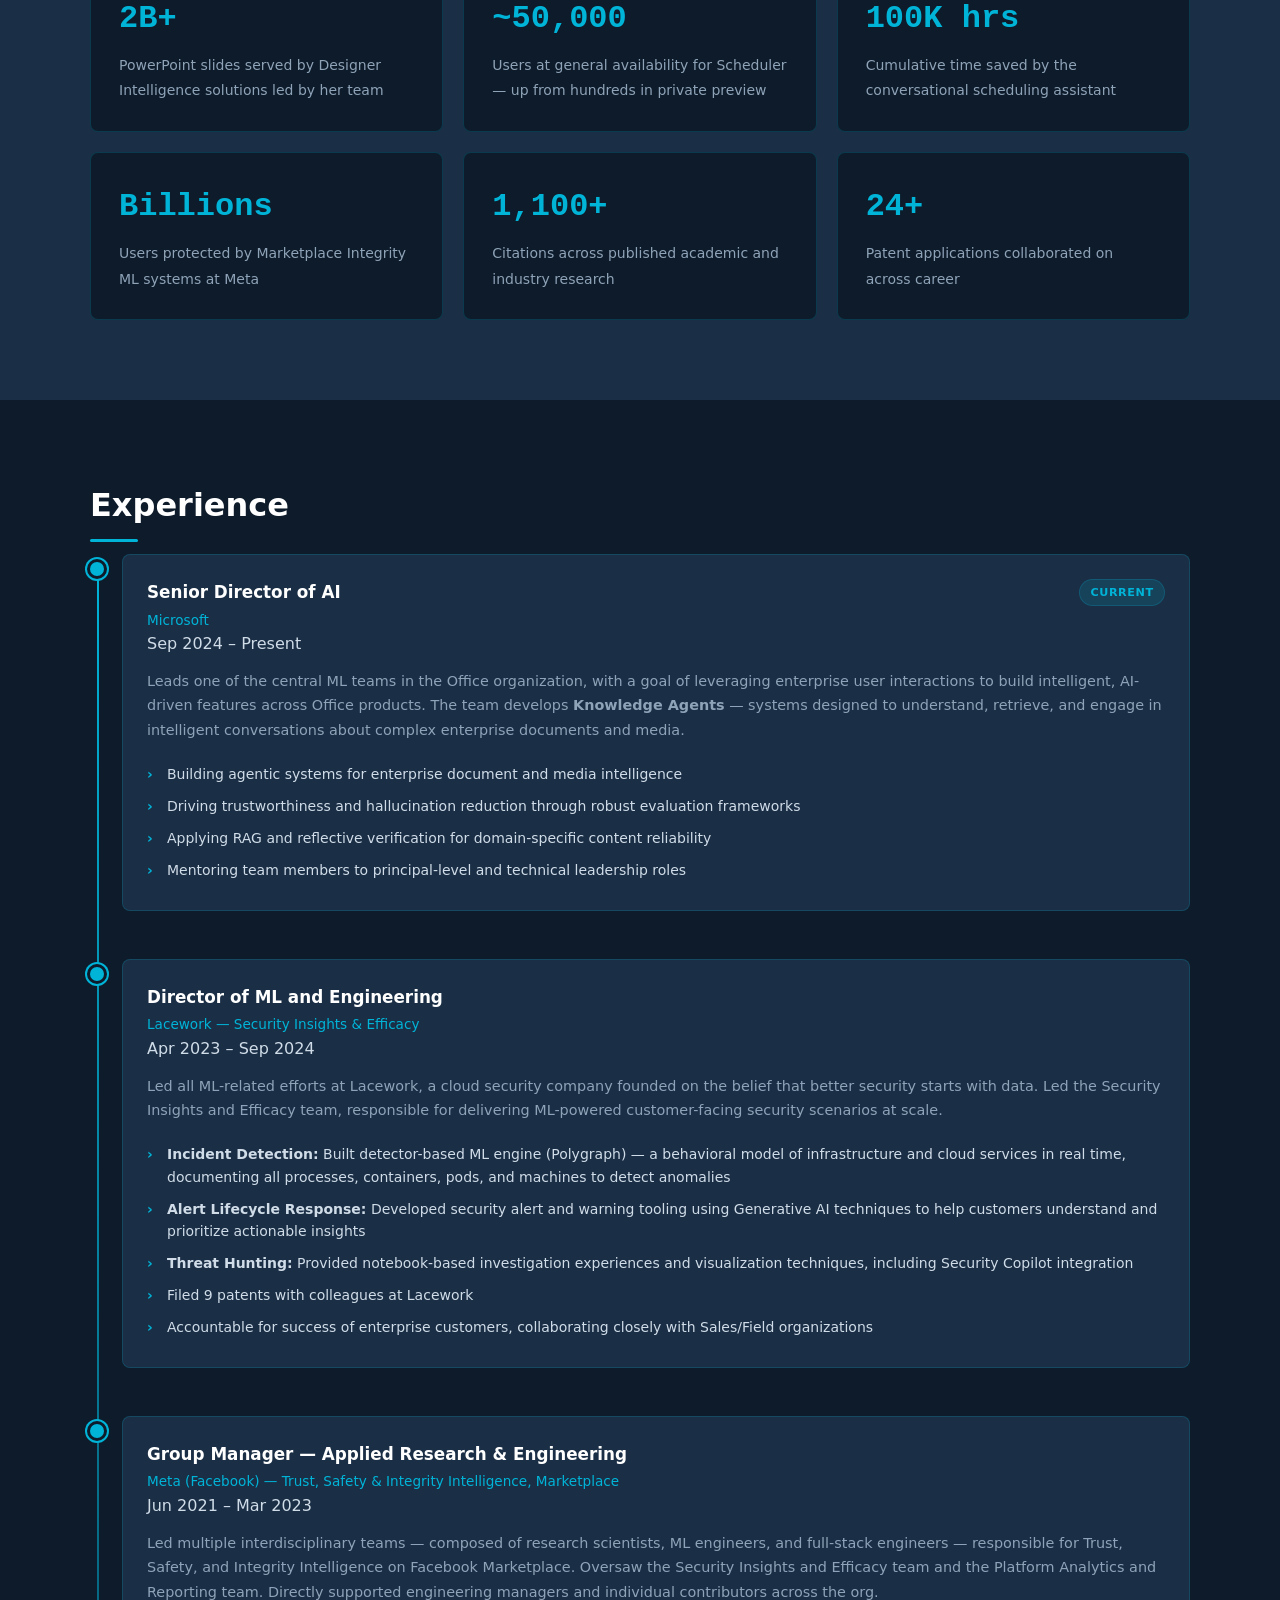
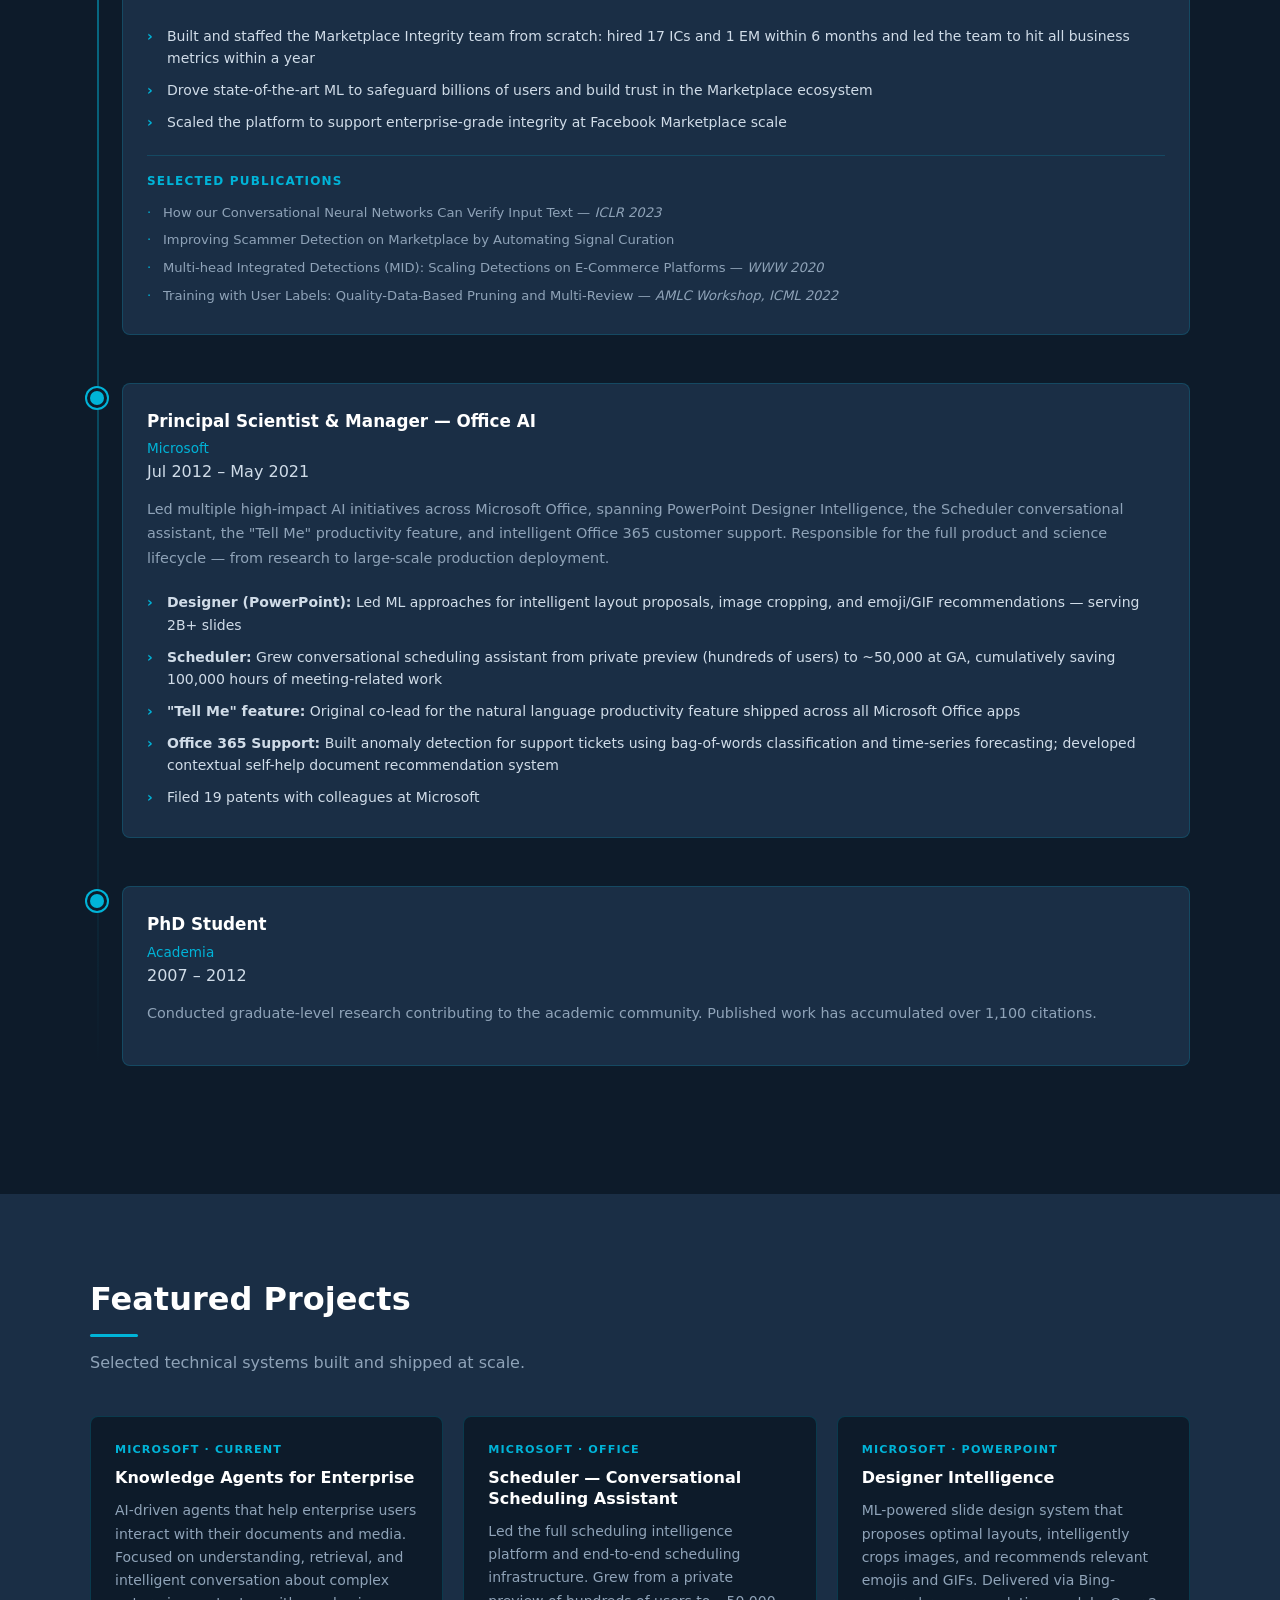
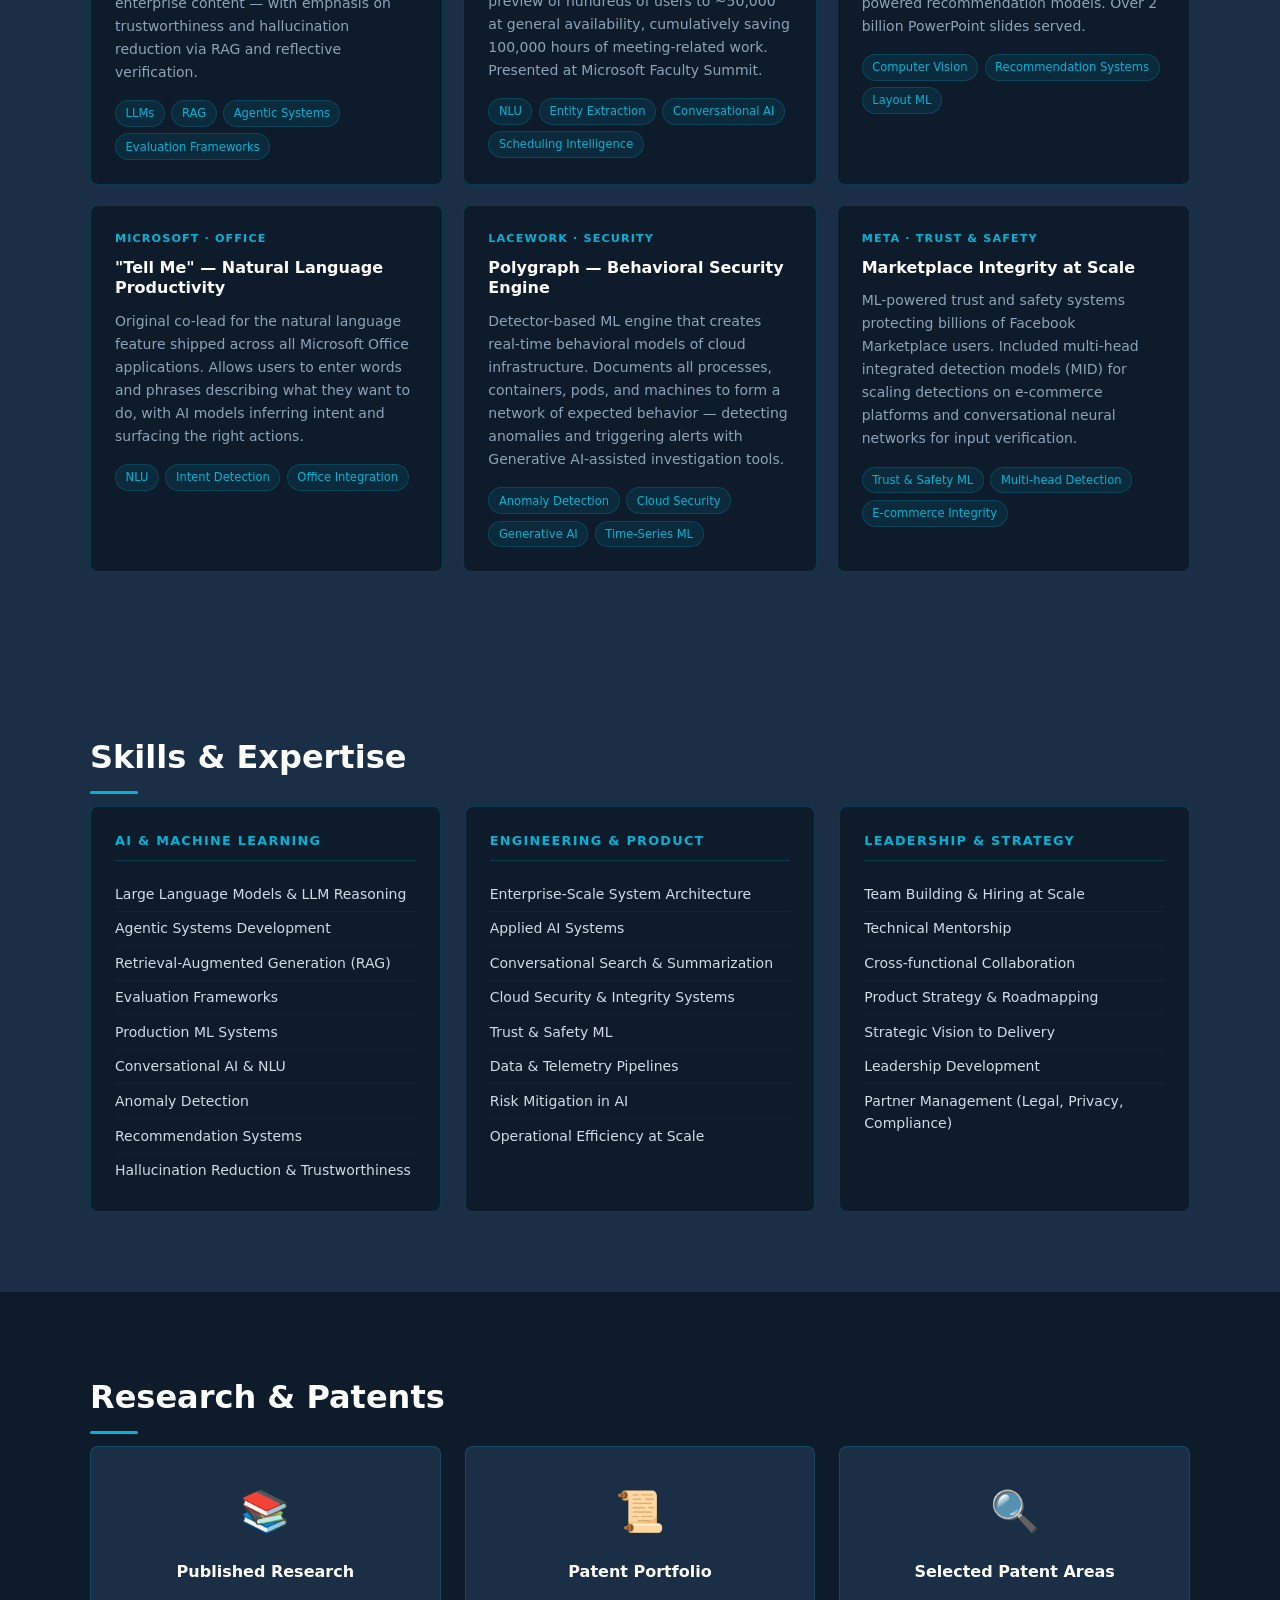
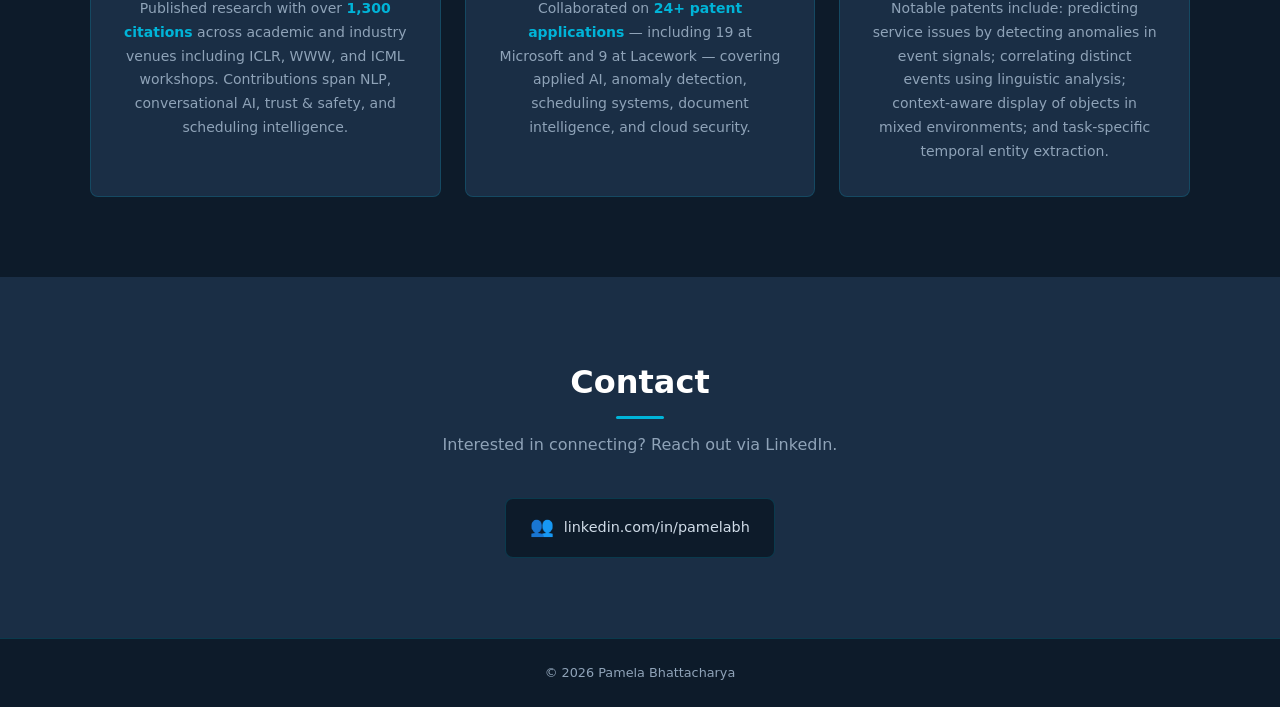
==== commit efff6dd1: "commit" ====
--- a/index.html
+++ b/index.html
@@ -413,7 +413,7 @@
           <div class="research-icon">&#128218;</div>
           <h3>Published Research</h3>
           <p>
-            Published research with over <strong>1,100 citations</strong> across academic
+            Published research with over <strong>1,300 citations</strong> across academic
             and industry venues including ICLR, WWW, and ICML workshops. Contributions span
             NLP, conversational AI, trust &amp; safety, and scheduling intelligence.
           </p>
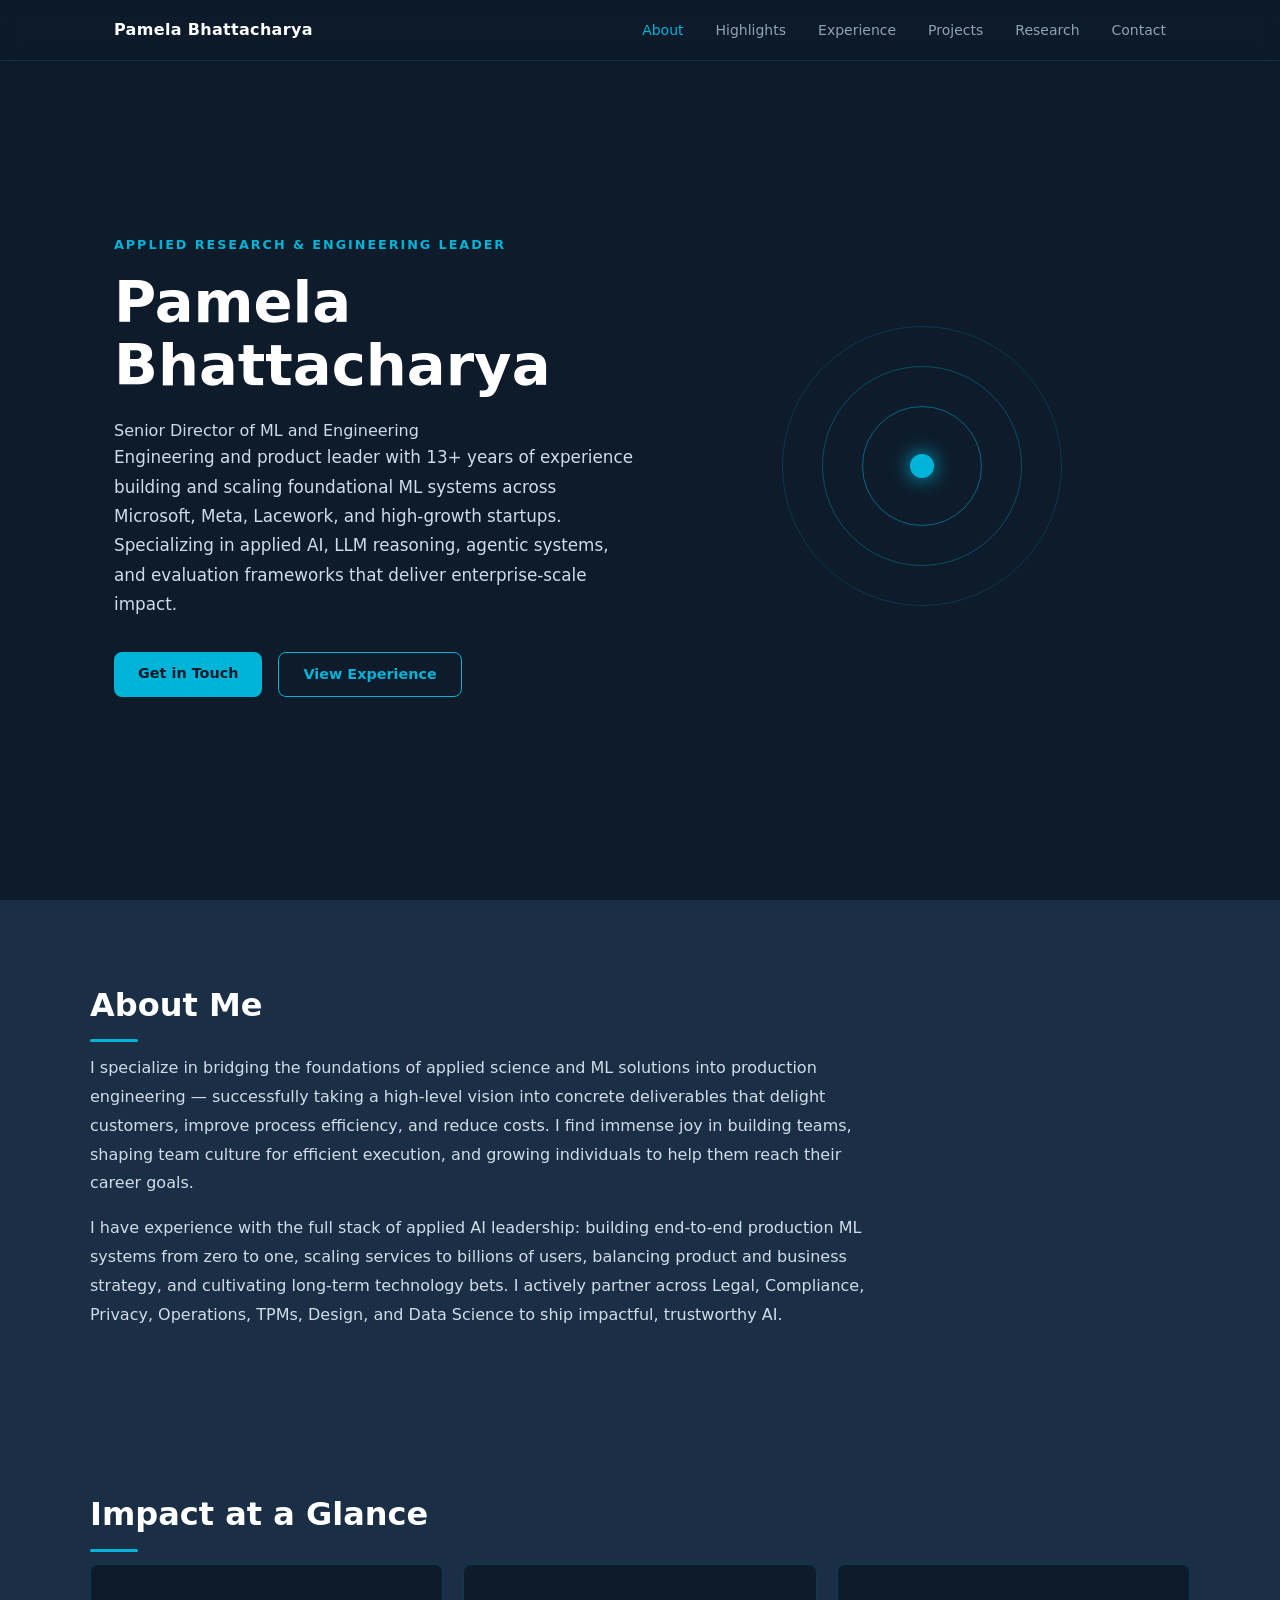
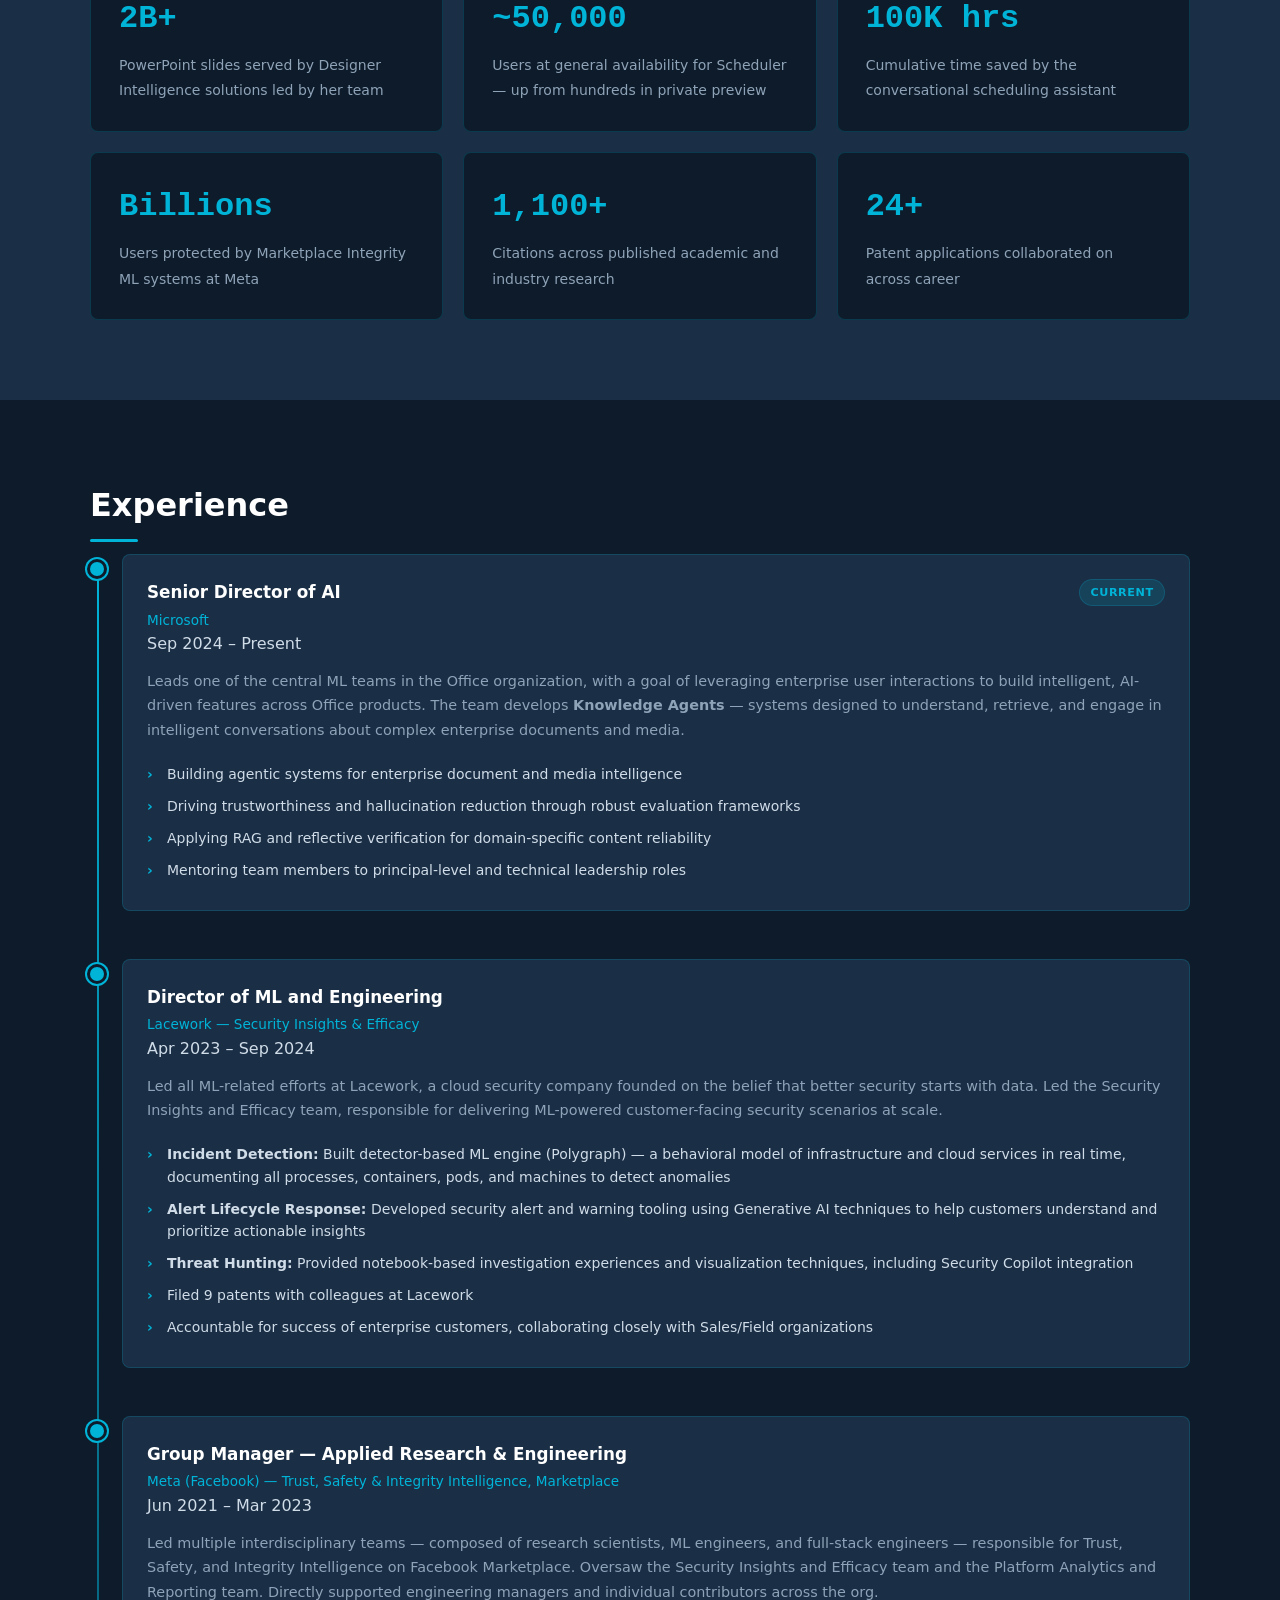
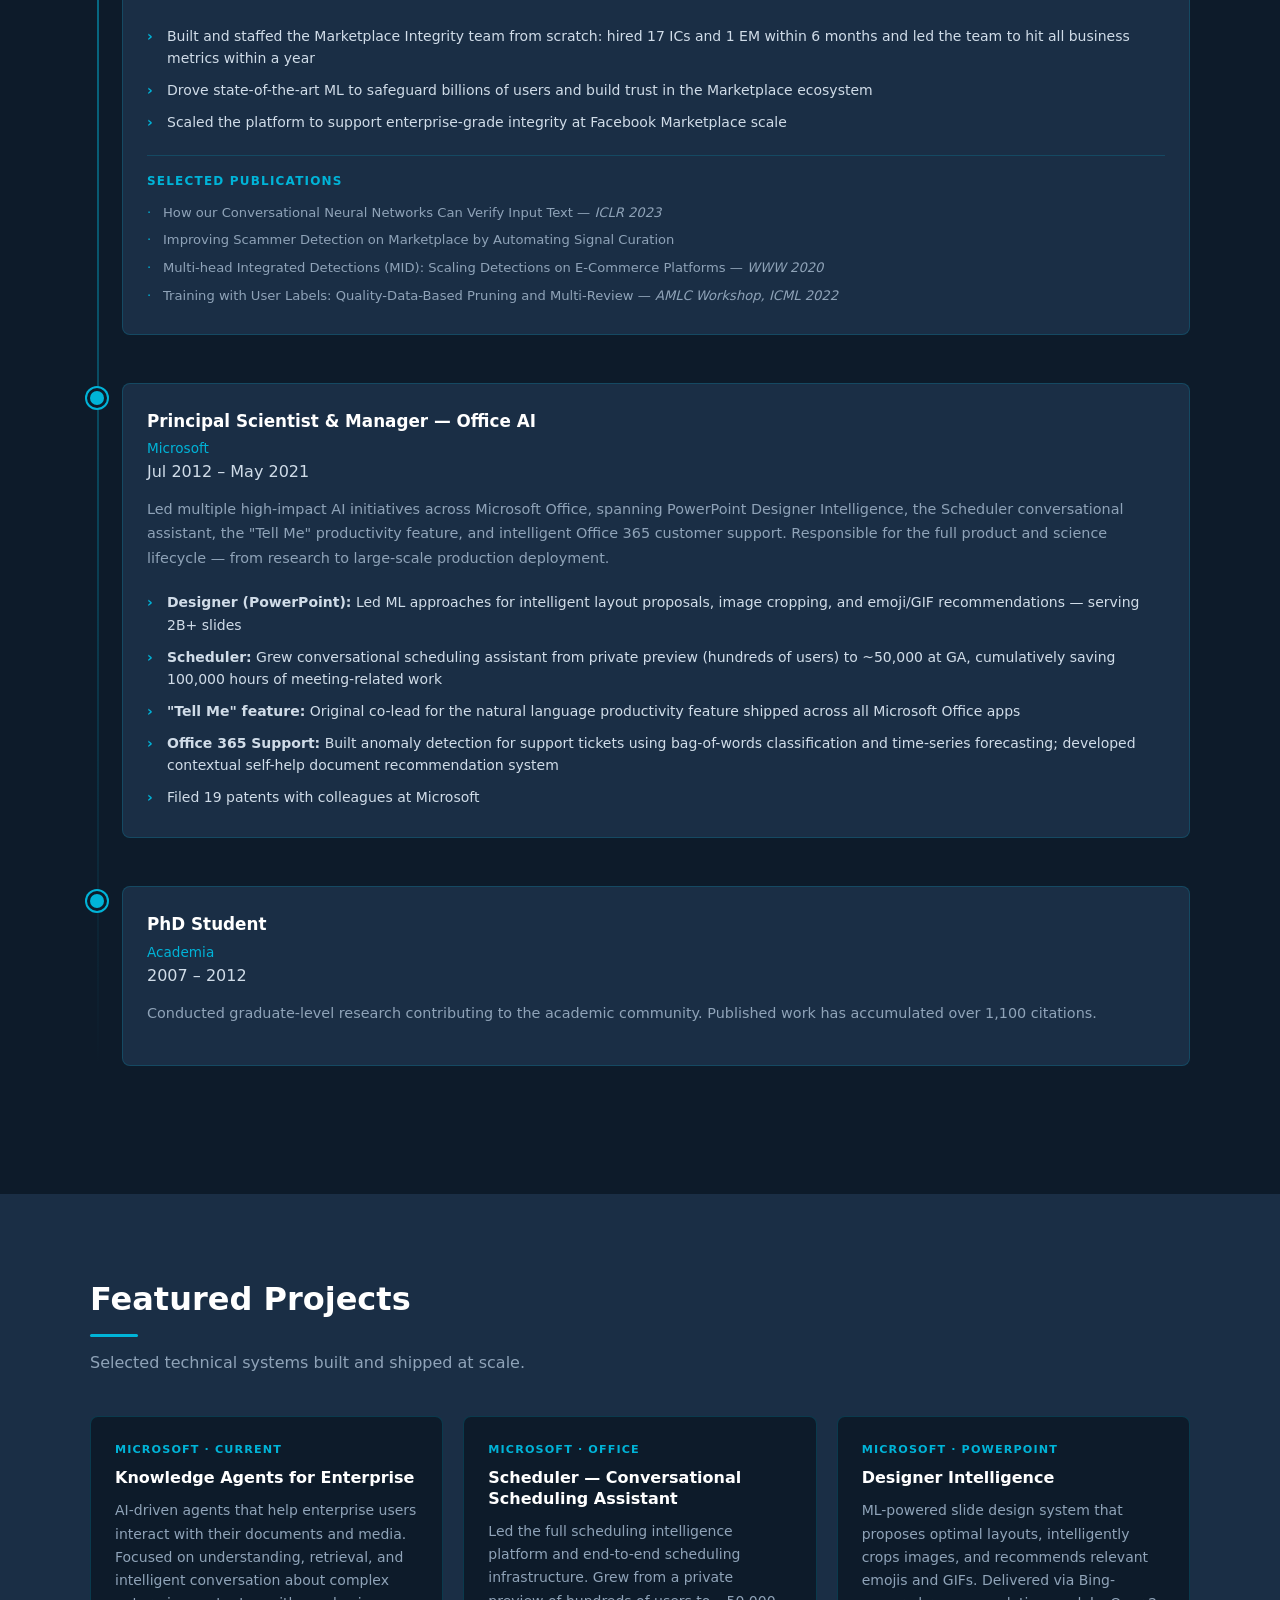
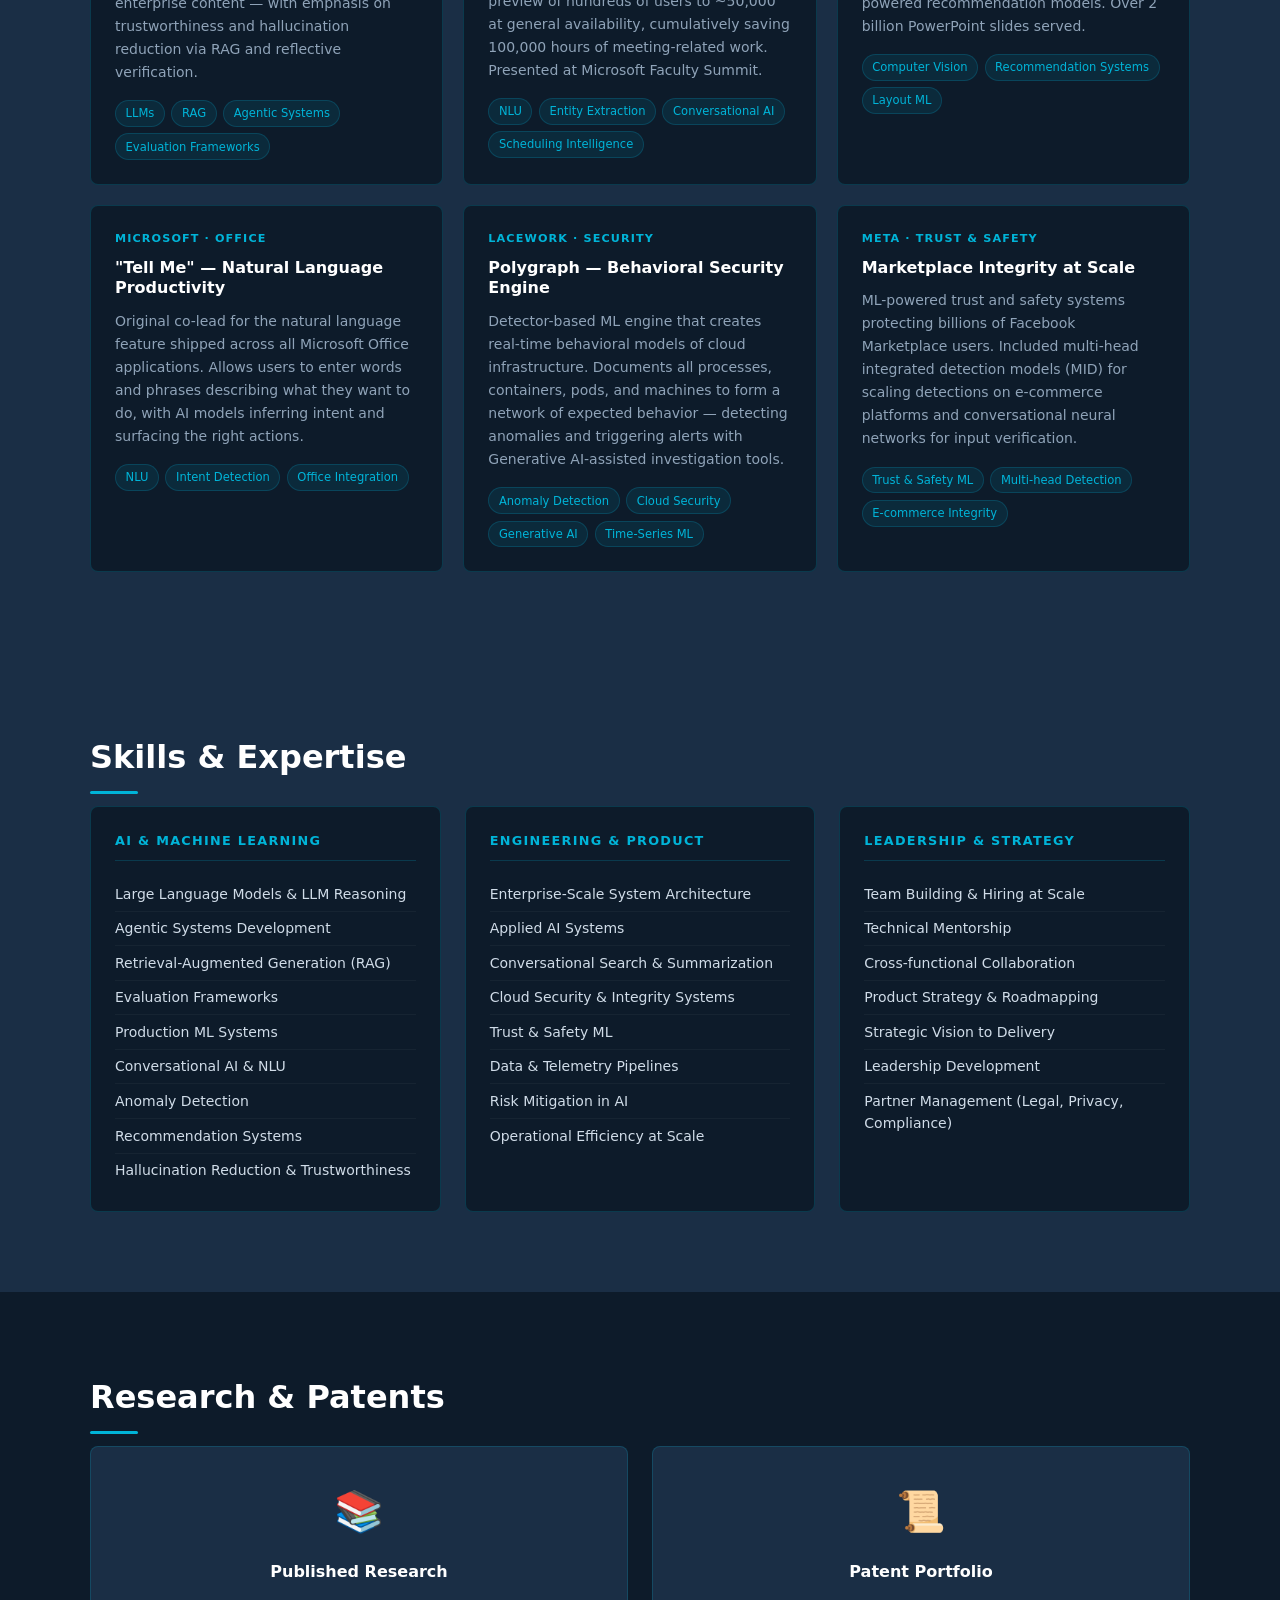
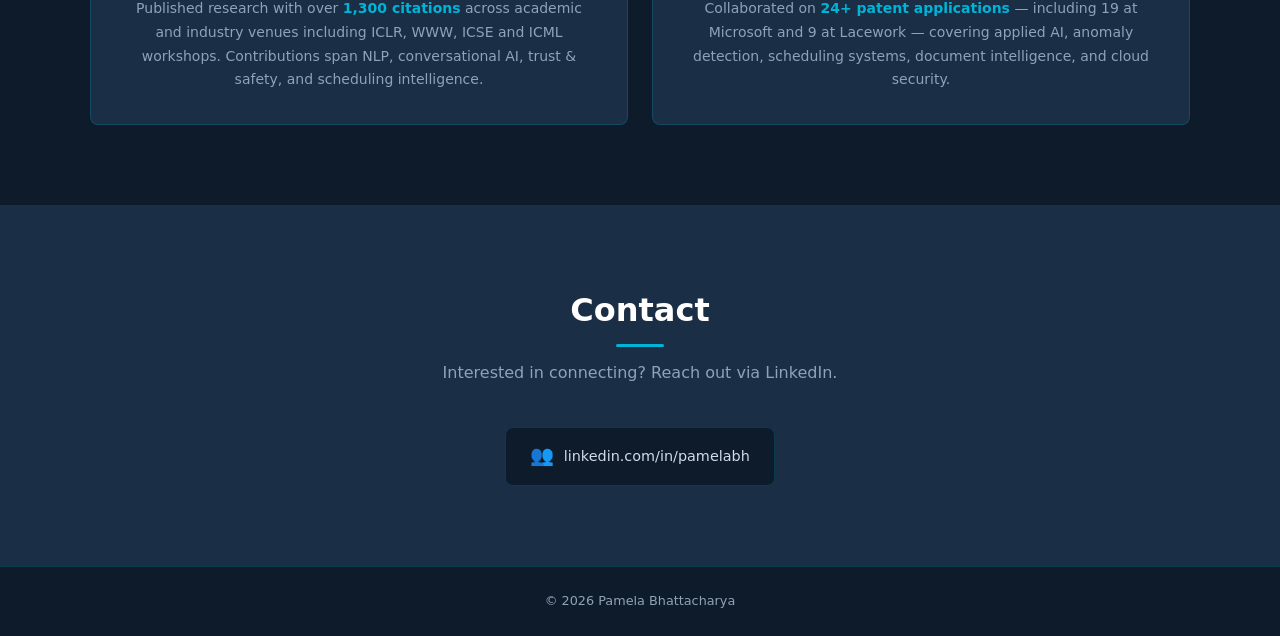
==== commit 3e65090f: "changes" ====
--- a/index.html
+++ b/index.html
@@ -414,7 +414,7 @@
           <h3>Published Research</h3>
           <p>
             Published research with over <strong>1,300 citations</strong> across academic
-            and industry venues including ICLR, WWW, and ICML workshops. Contributions span
+            and industry venues including ICLR, WWW, ICSE and ICML workshops. Contributions span
             NLP, conversational AI, trust &amp; safety, and scheduling intelligence.
           </p>
         </div>
@@ -426,17 +426,6 @@
             Collaborated on <strong>24+ patent applications</strong> — including 19 at
             Microsoft and 9 at Lacework — covering applied AI, anomaly detection,
             scheduling systems, document intelligence, and cloud security.
-          </p>
-        </div>
-
-        <div class="research-card">
-          <div class="research-icon">&#128269;</div>
-          <h3>Selected Patent Areas</h3>
-          <p>
-            Notable patents include: predicting service issues by detecting anomalies in
-            event signals; correlating distinct events using linguistic analysis;
-            context-aware display of objects in mixed environments; and
-            task-specific temporal entity extraction.
           </p>
         </div>
 
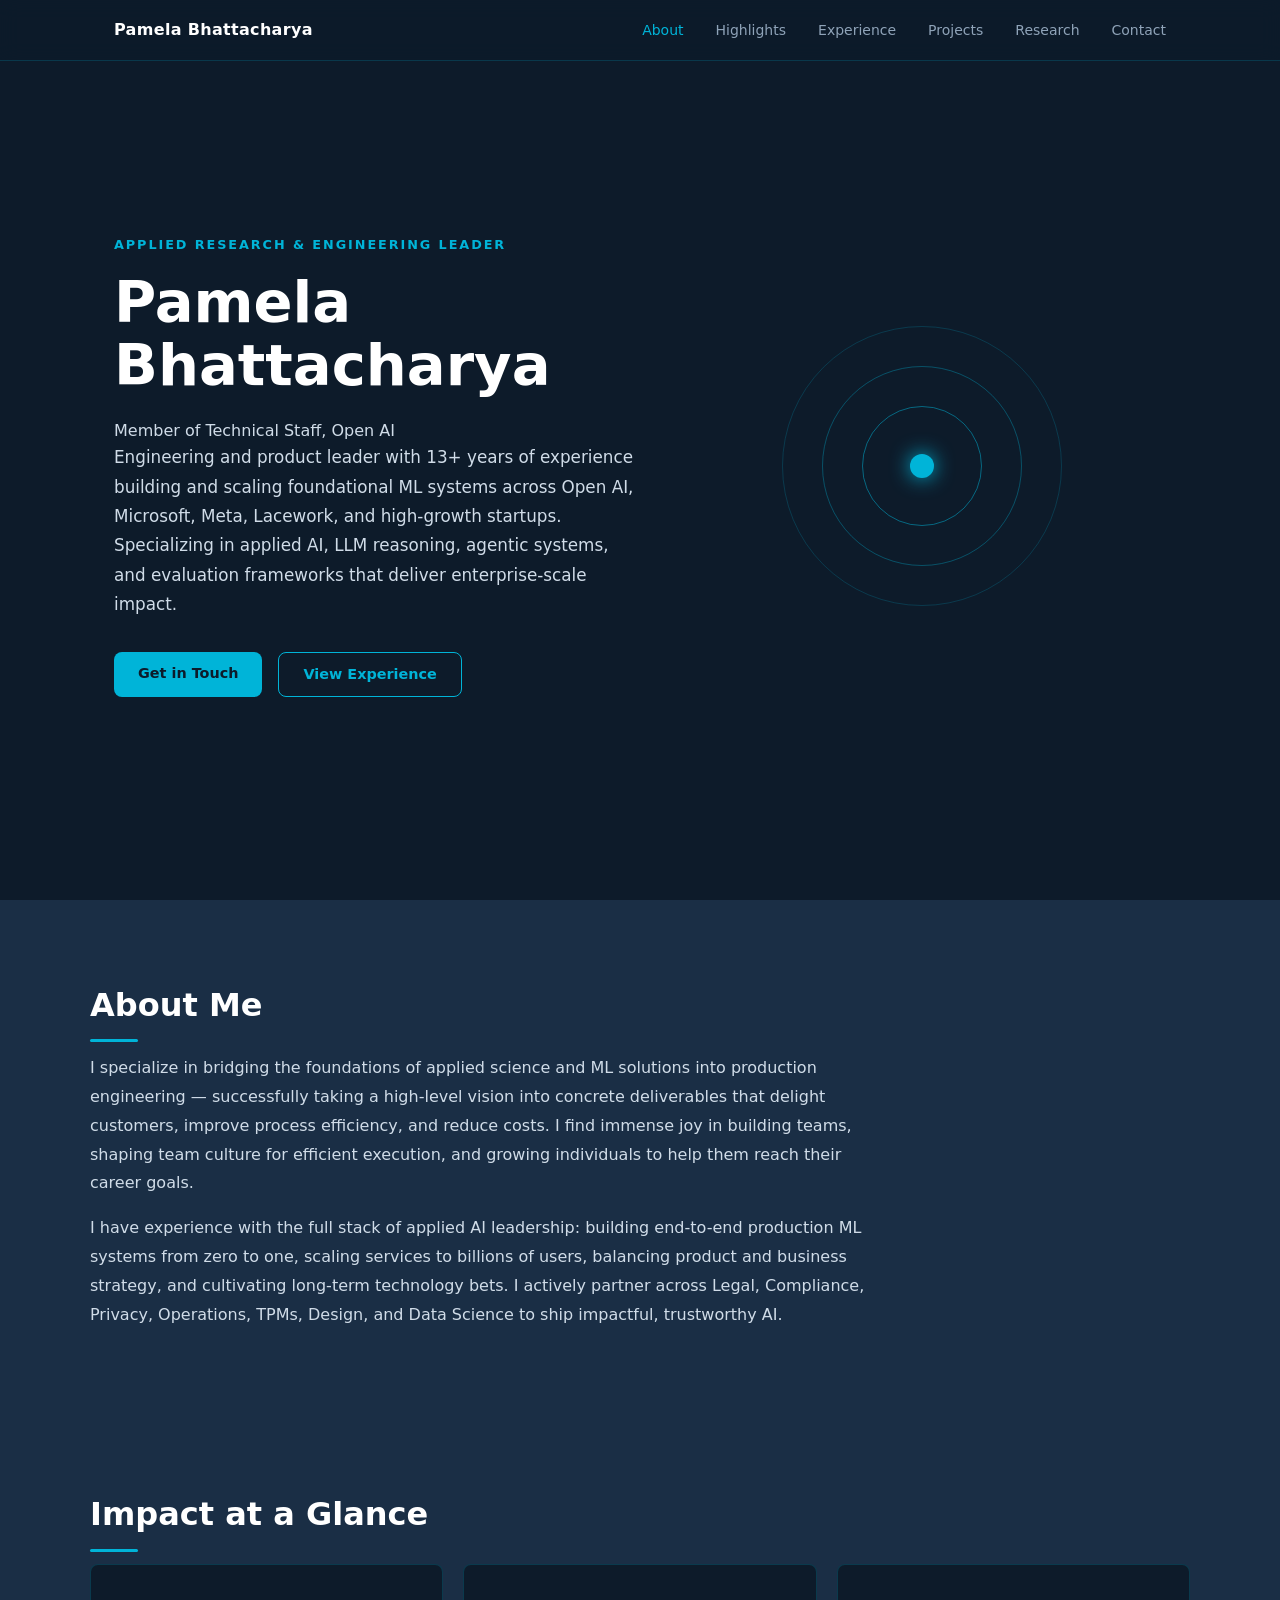
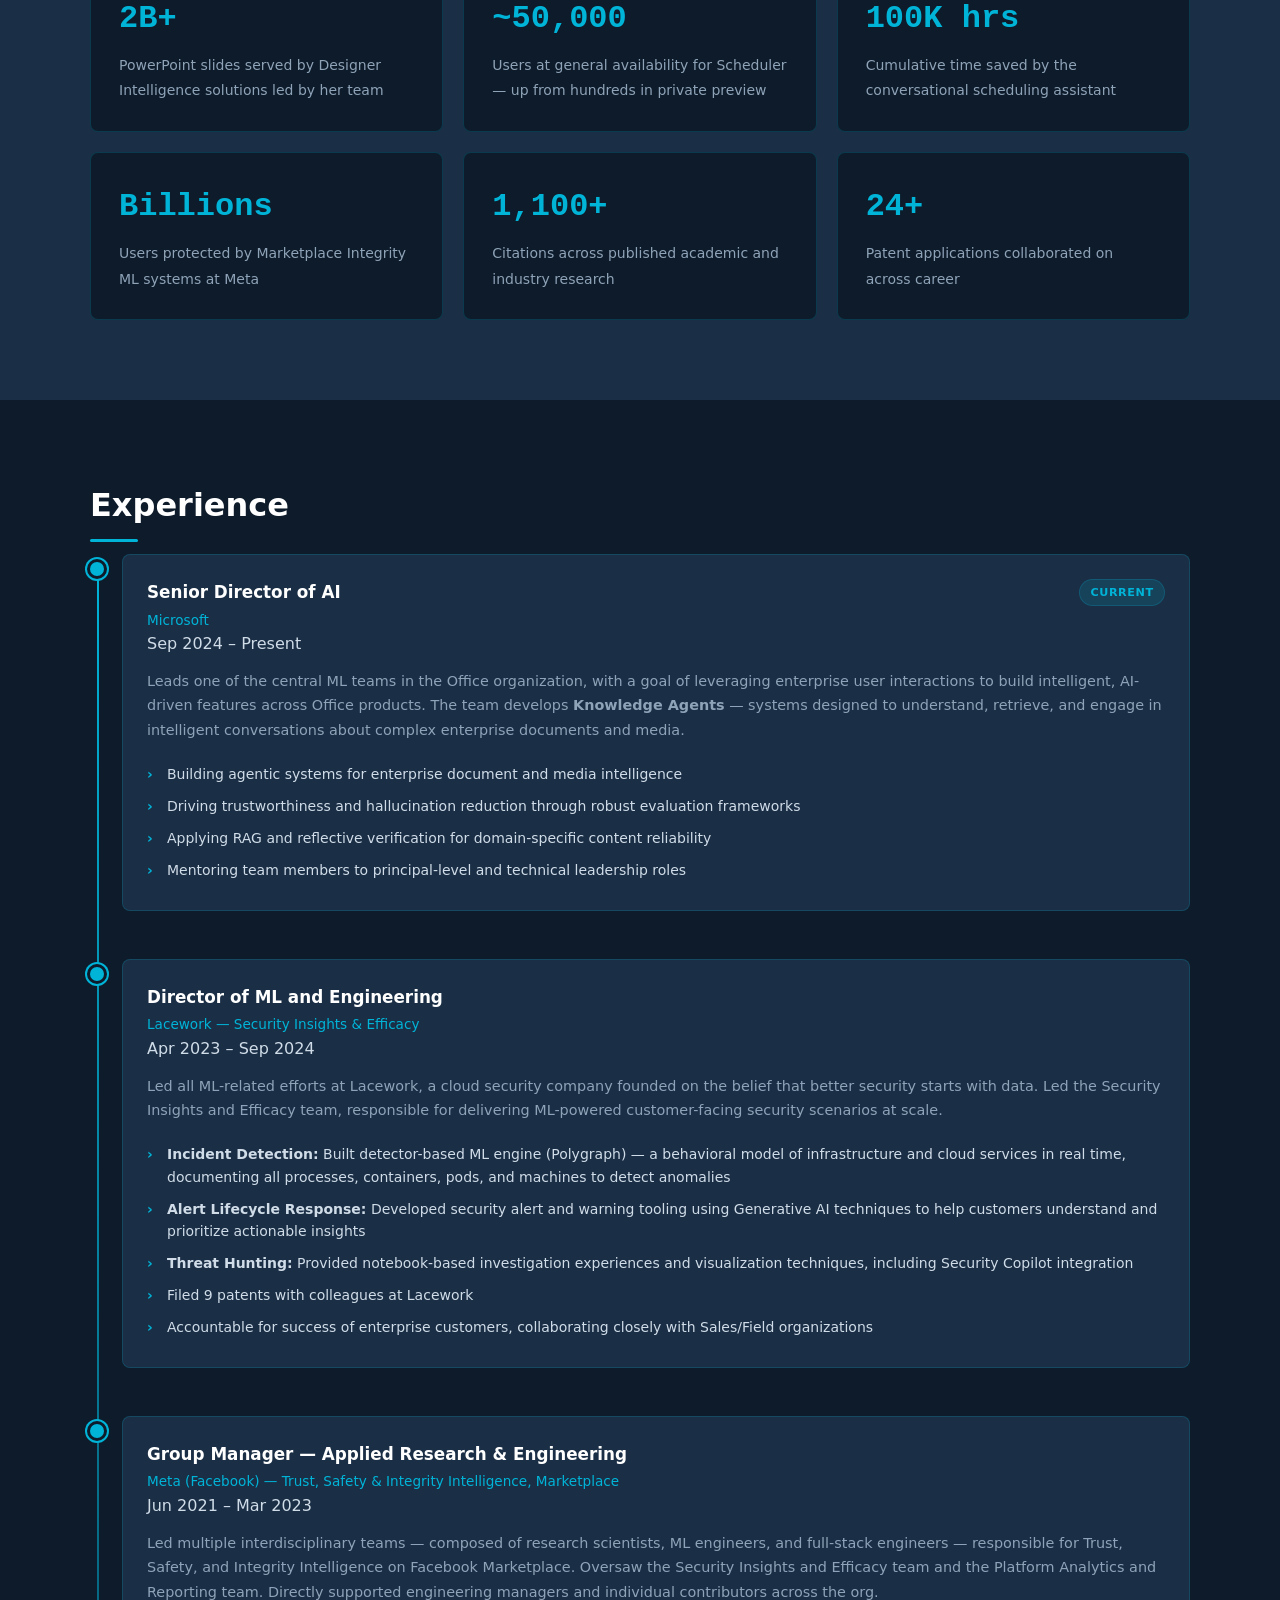
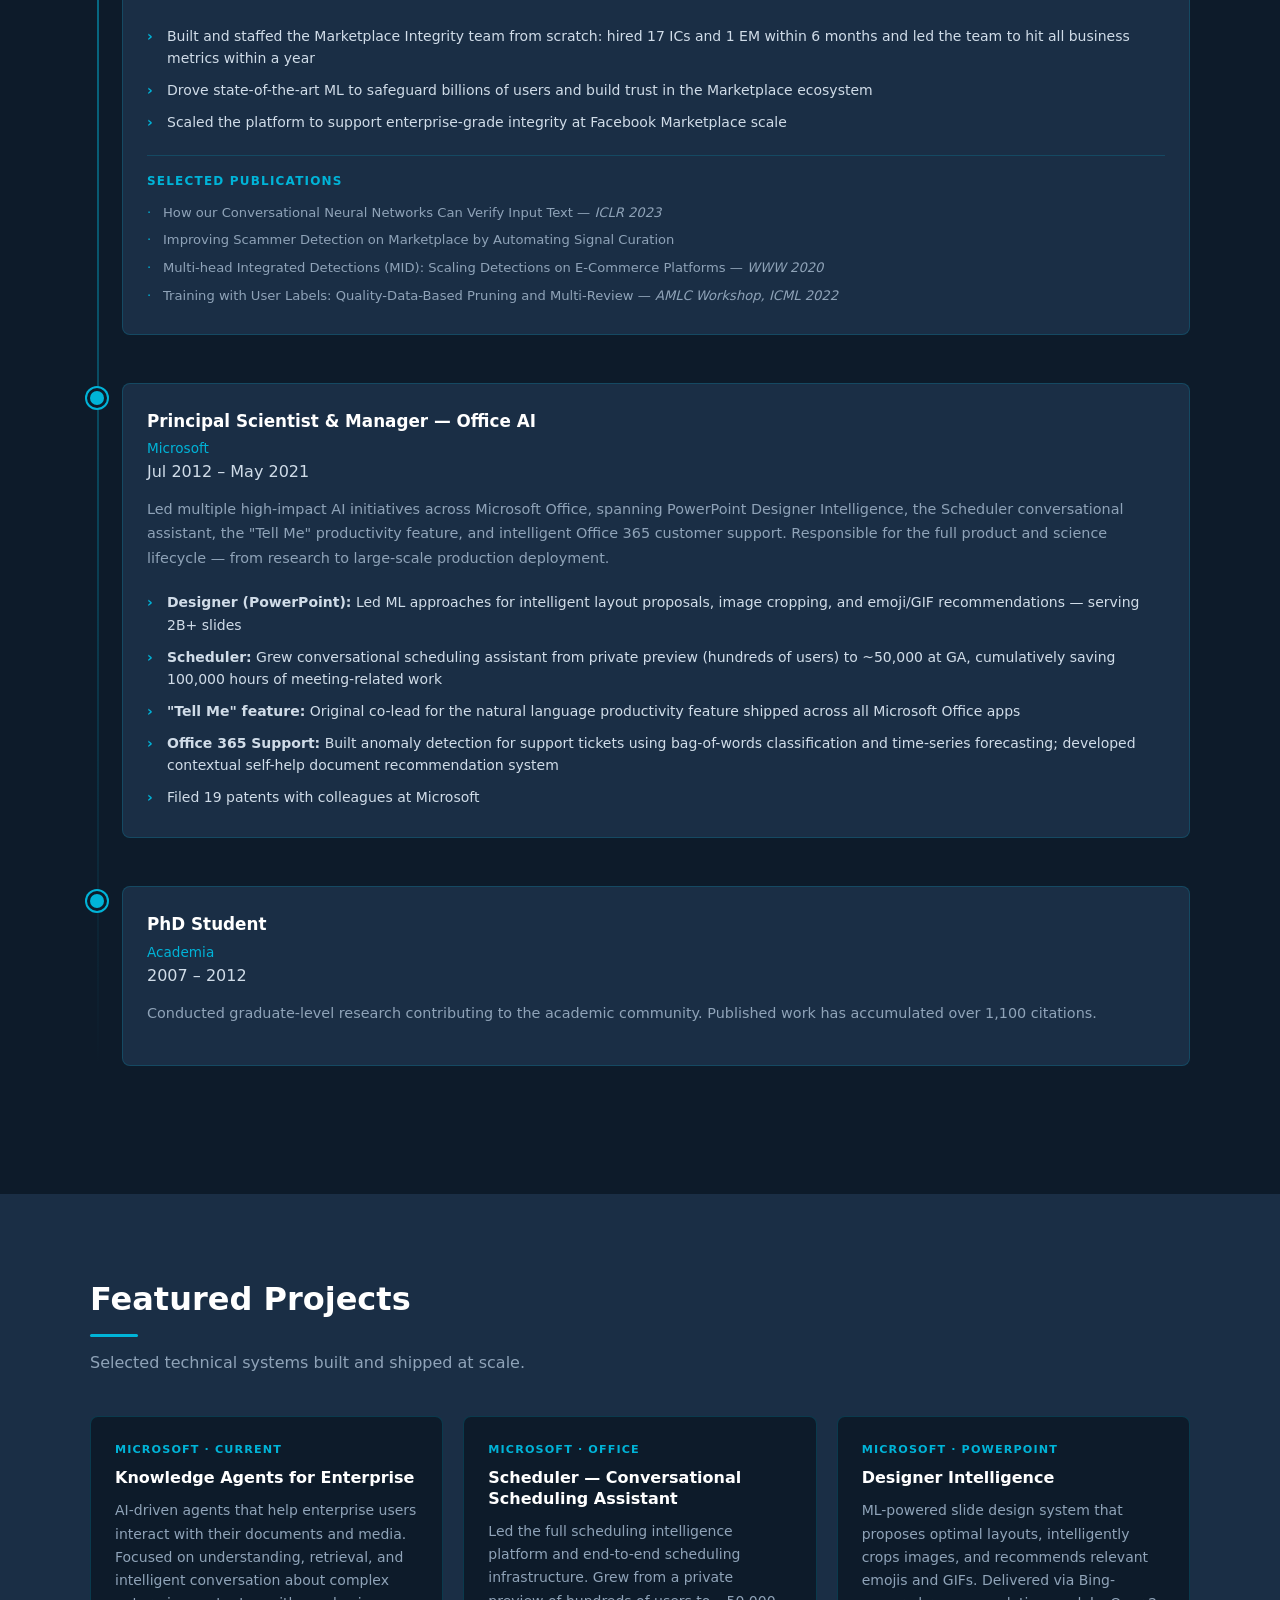
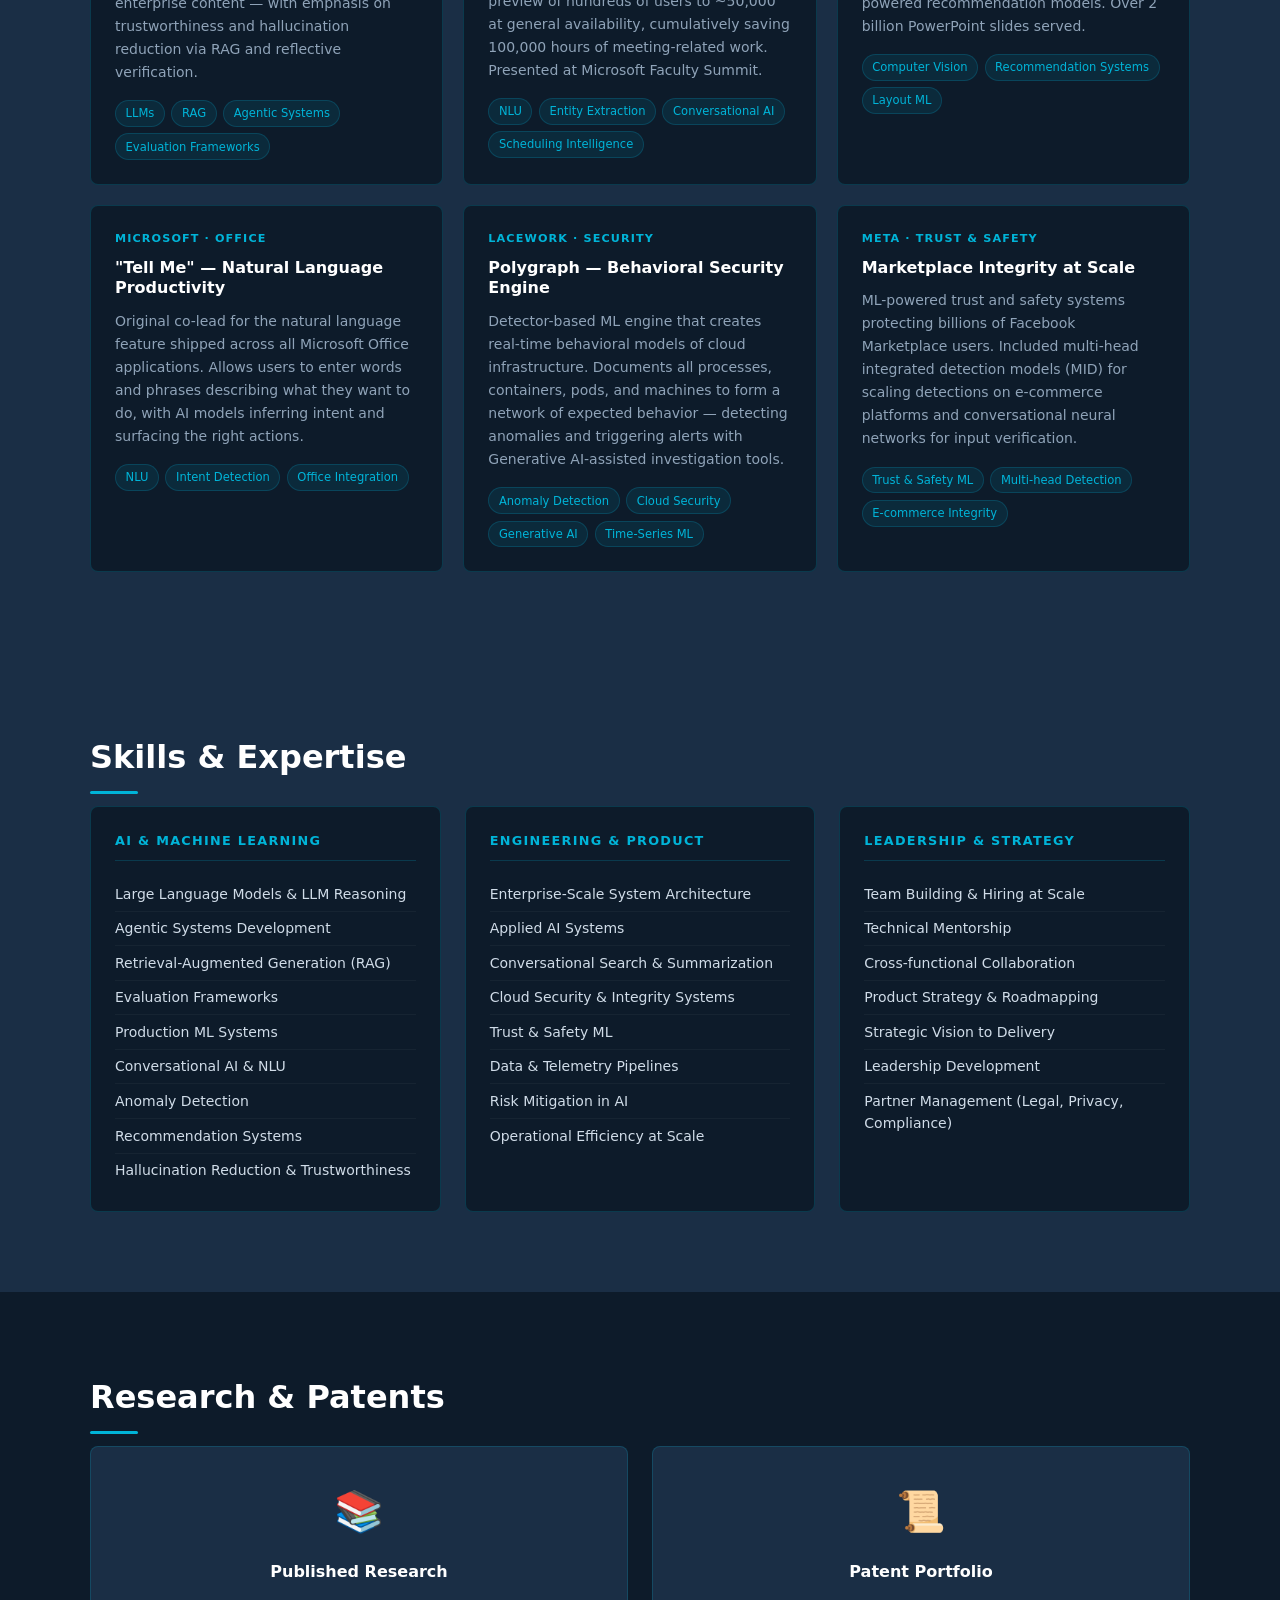
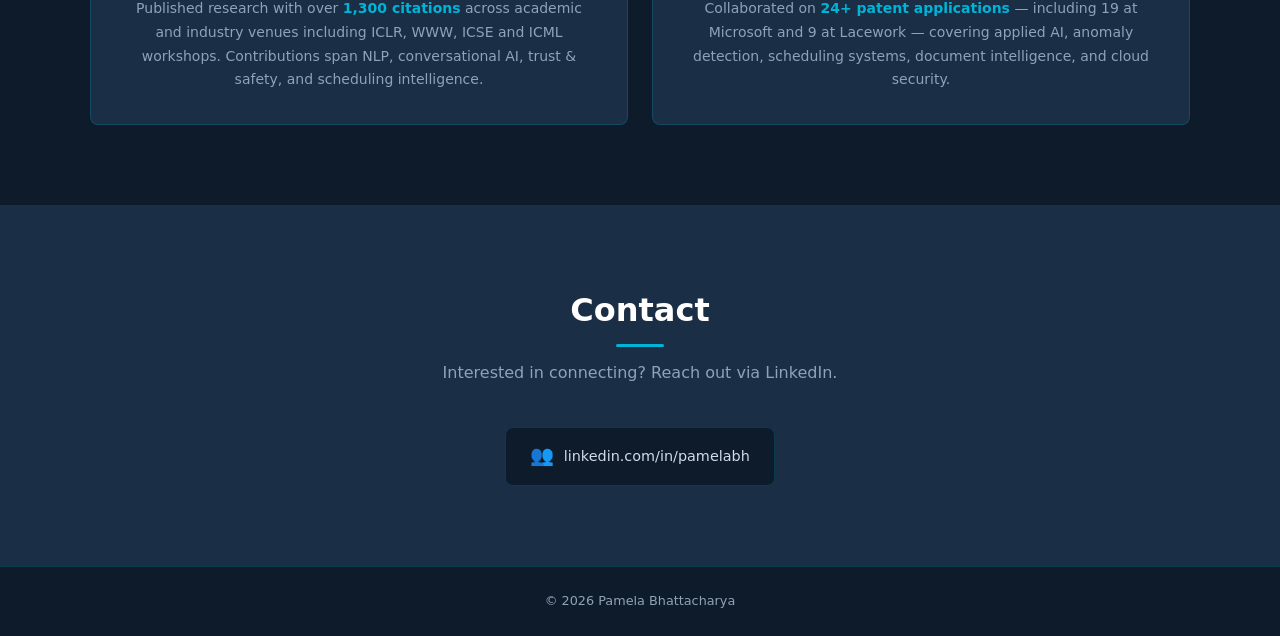
==== commit df81f475: "Change title and role for Pamela Bhattacharya Updated the title and role description to reflect curr" ====
--- a/index.html
+++ b/index.html
@@ -3,7 +3,7 @@
 <head>
   <meta charset="UTF-8" />
   <meta name="viewport" content="width=device-width, initial-scale=1.0" />
-  <title>Pamela Bhattacharya — Senior Director of AI</title>
+  <title>Pamela Bhattacharya — Member of Technical Staff, Open AI</title>
   <link rel="stylesheet" href="styles.css" />
 </head>
 <body>
@@ -29,10 +29,10 @@
     <div class="hero-content">
       <p class="hero-eyebrow">Applied Research &amp; Engineering Leader</p>
       <h1>Pamela<br>Bhattacharya</h1>
-      <p class="hero-role">Senior Director of ML and Engineering</p>
+      <p class="hero-role">Member of Technical Staff, Open AI</p>
       <p class="hero-sub">
         Engineering and product leader with 13+ years of experience building and scaling
-        foundational ML systems across Microsoft, Meta, Lacework, and high-growth startups.
+        foundational ML systems across Open AI, Microsoft, Meta, Lacework, and high-growth startups.
         Specializing in applied AI, LLM reasoning, agentic systems, and evaluation frameworks
         that deliver enterprise-scale impact.
       </p>
@@ -457,4 +457,4 @@
 
   <script src="script.js"></script>
 </body>
-</html>+</html>
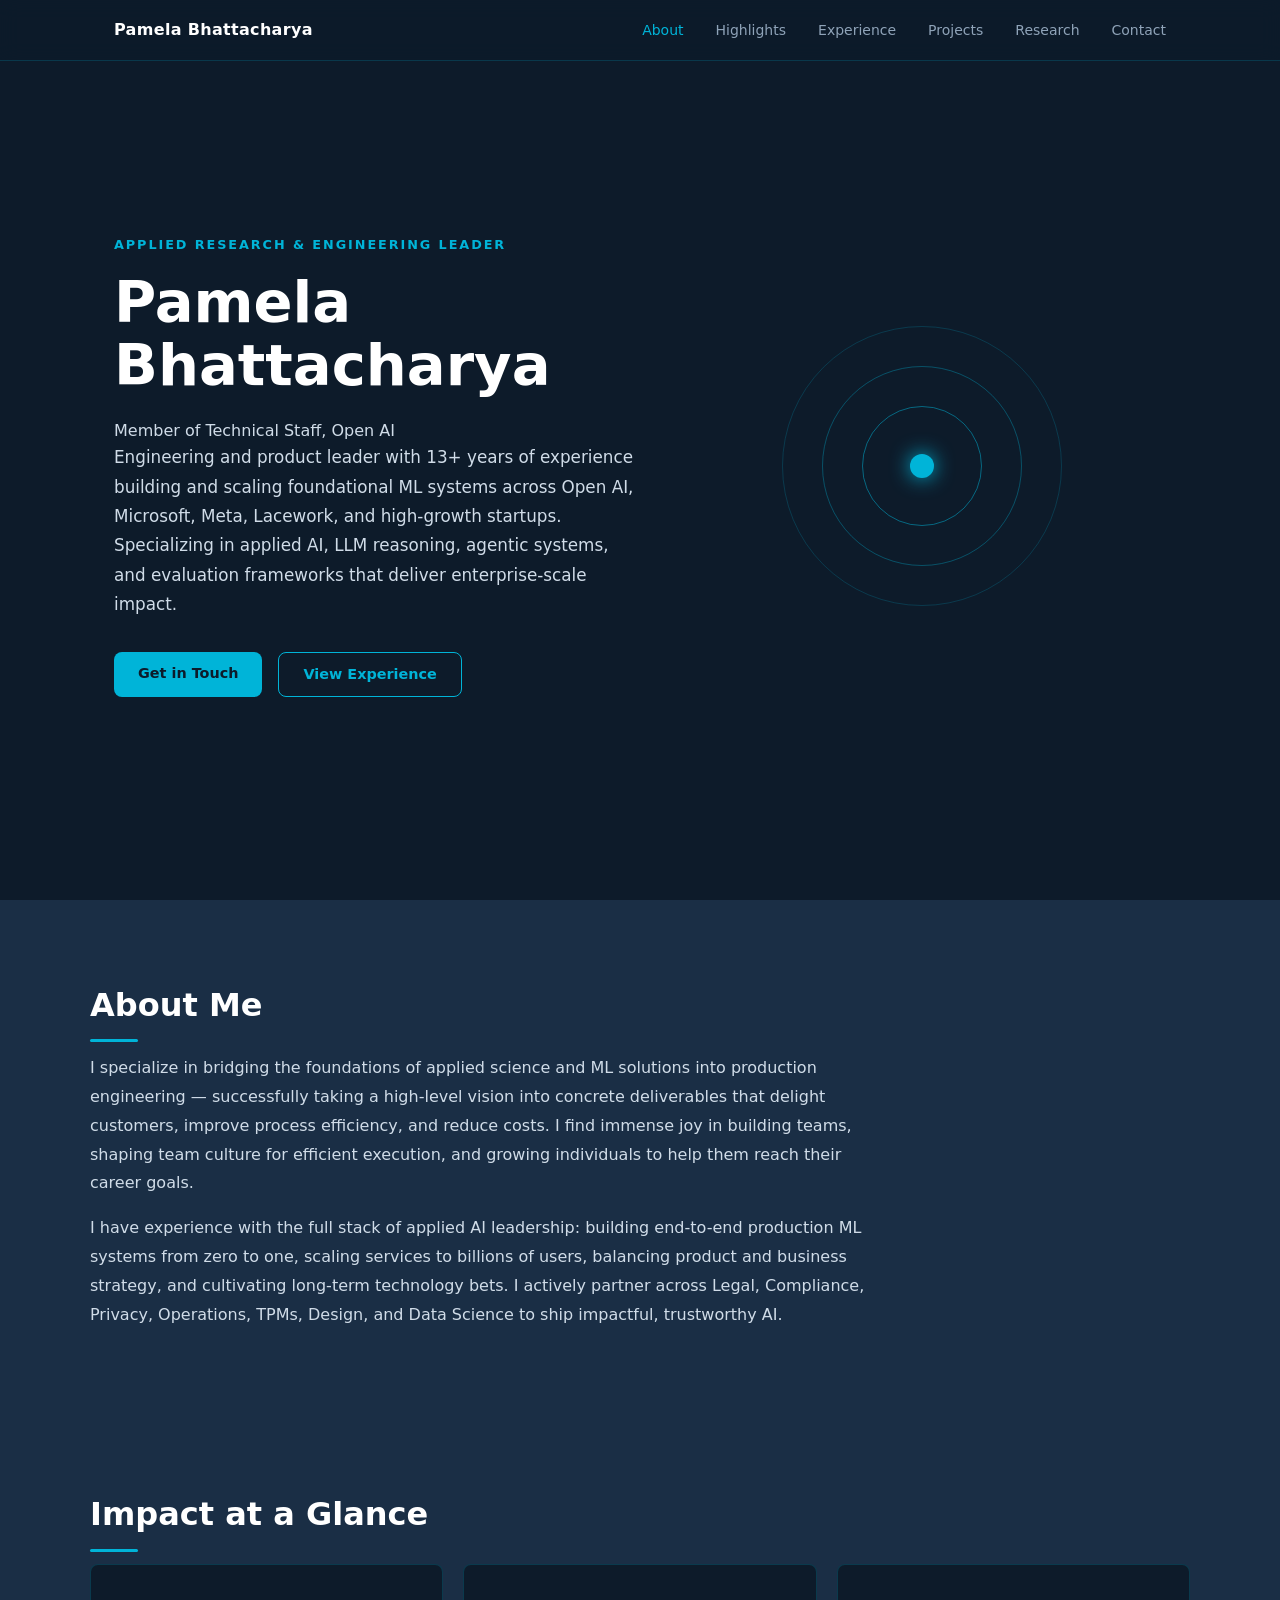
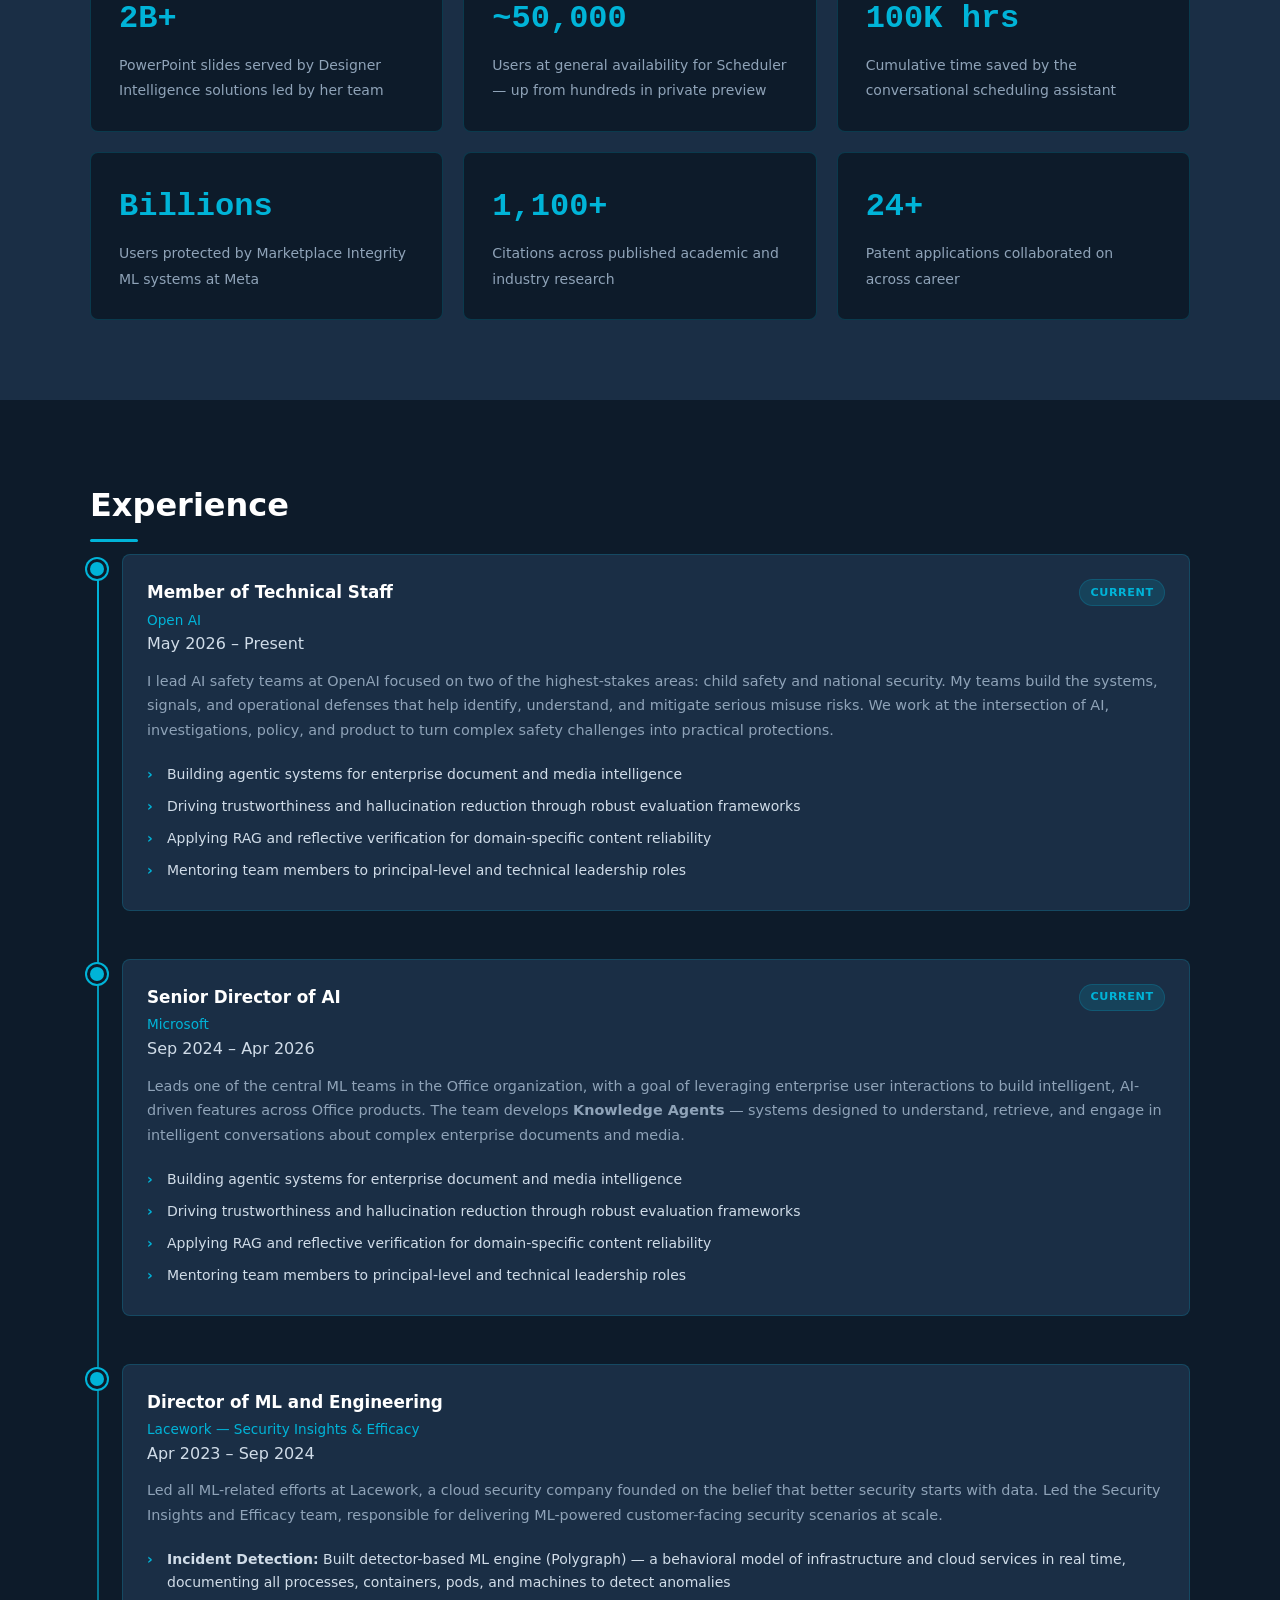
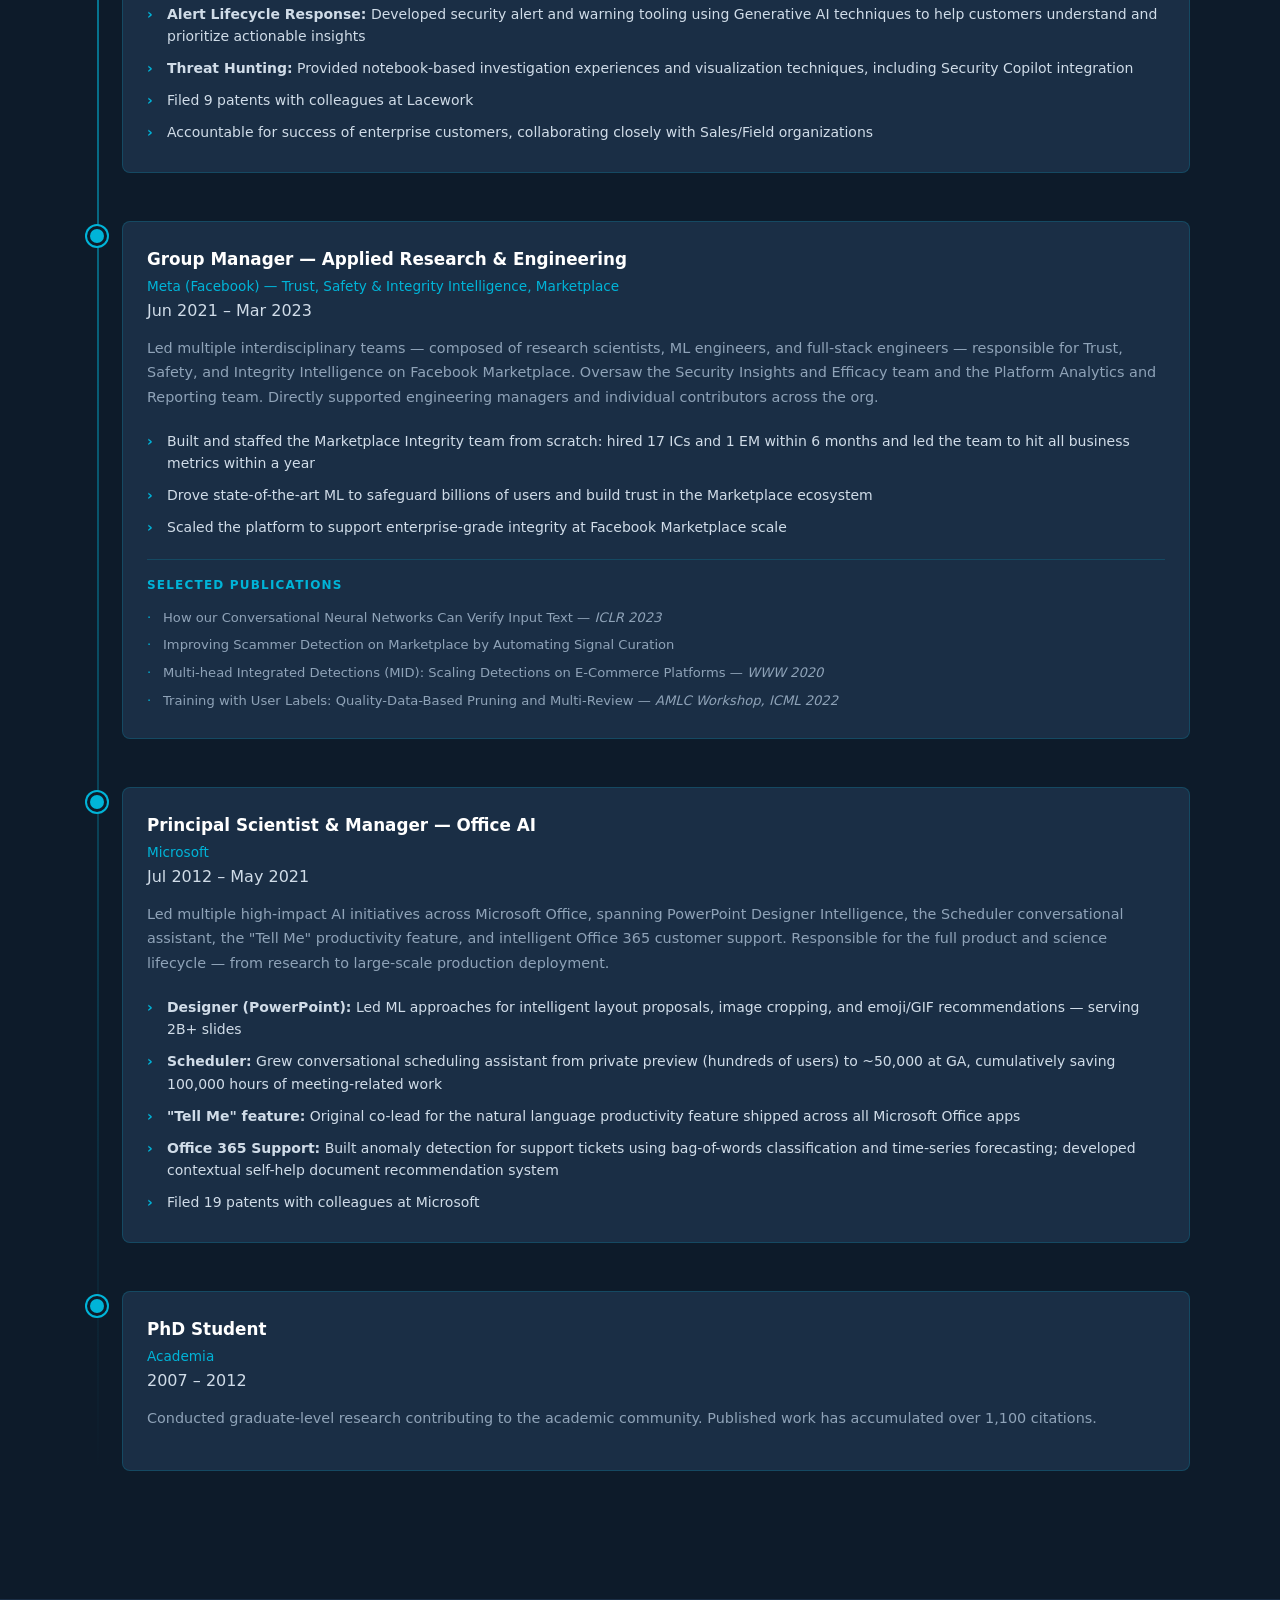
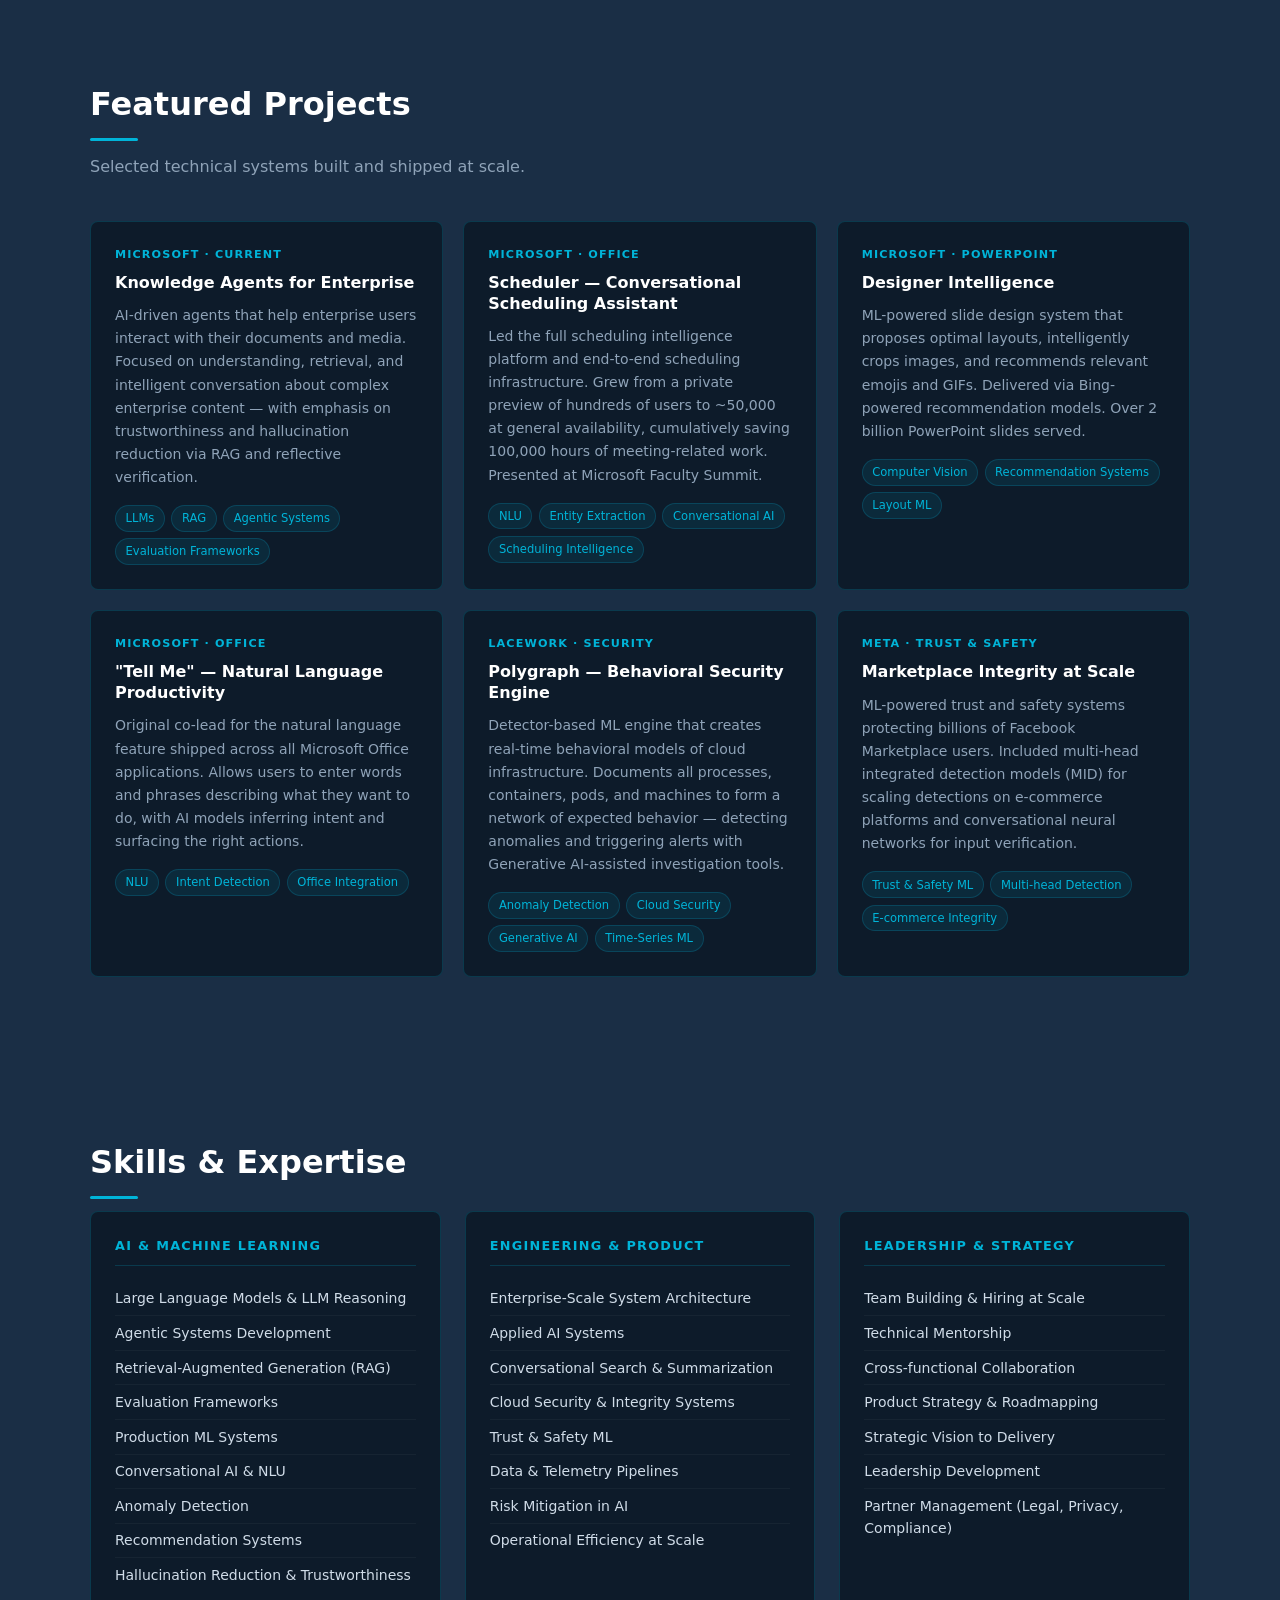
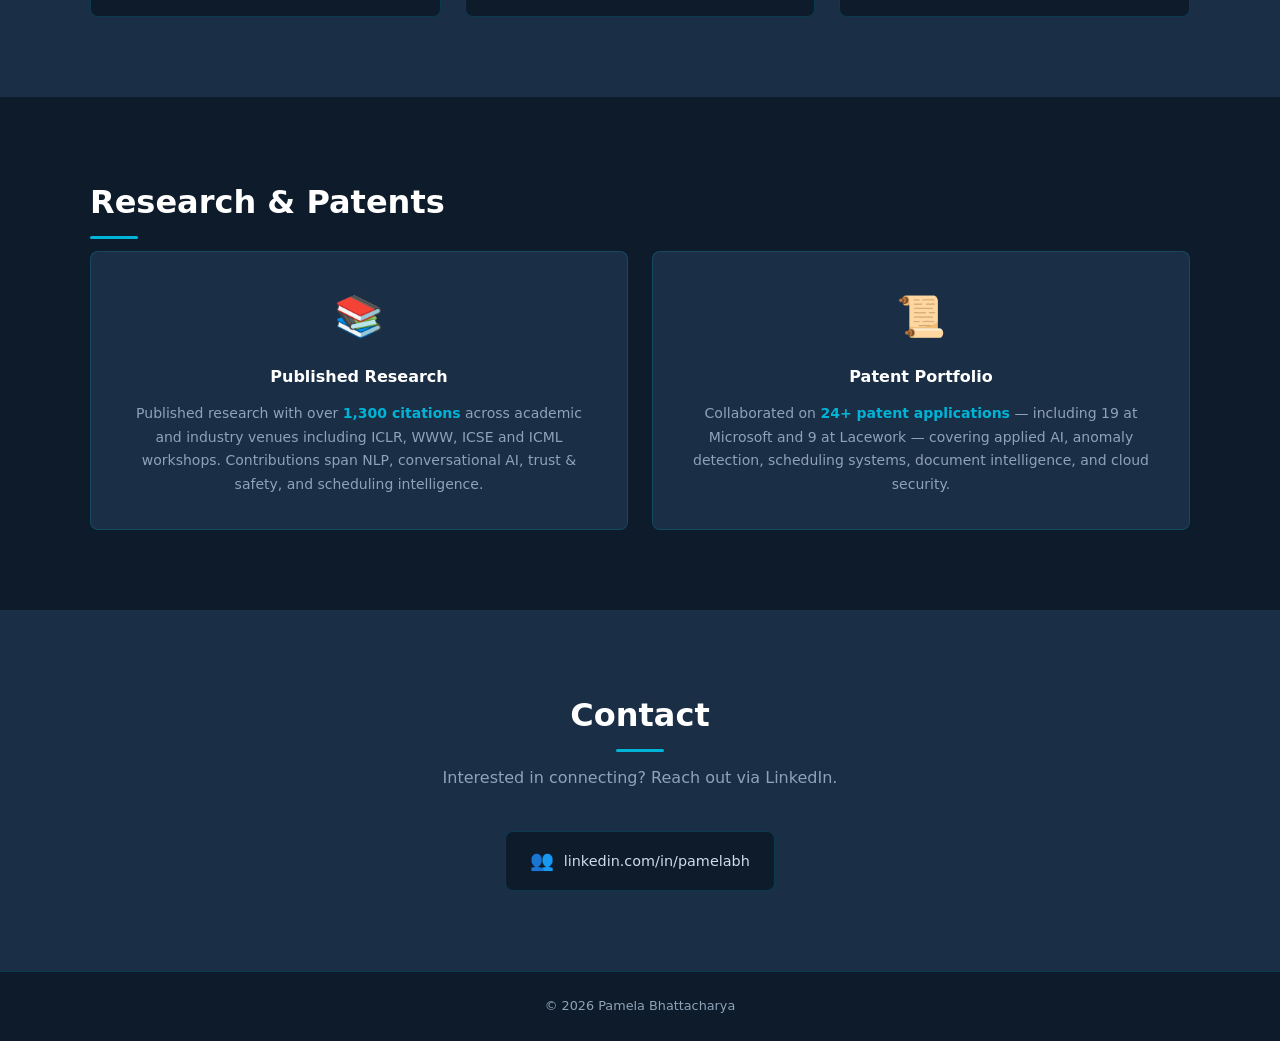
==== commit fabdf397: "Update" ====
--- a/index.html
+++ b/index.html
@@ -119,7 +119,33 @@
 
       <div class="timeline">
 
-        <!-- Microsoft Current -->
+       <!-- Open AI Current -->
+        <div class="timeline-item">
+          <div class="timeline-marker"></div>
+          <div class="timeline-content">
+            <div class="timeline-header">
+              <div>
+                <h3>Member of Technical Staff</h3>
+                <span class="company">Open AI</span>
+                <span class="timeline-date">May 2026 – Present</span>
+              </div>
+              <span class="badge badge-current">Current</span>
+            </div>
+            <p>
+              I lead AI safety teams at OpenAI focused on two of the highest-stakes areas: child safety and national security. 
+             My teams build the systems, signals, and operational defenses that help identify, understand, and mitigate serious misuse risks. 
+             We work at the intersection of AI, investigations, policy, and product to turn complex safety challenges into practical protections.
+            </p>
+            <ul class="achievement-list">
+              <li>Building agentic systems for enterprise document and media intelligence</li>
+              <li>Driving trustworthiness and hallucination reduction through robust evaluation frameworks</li>
+              <li>Applying RAG and reflective verification for domain-specific content reliability</li>
+              <li>Mentoring team members to principal-level and technical leadership roles</li>
+            </ul>
+          </div>
+        </div>
+
+        <!-- Microsoft Sept24-Apr 26 -->
         <div class="timeline-item">
           <div class="timeline-marker"></div>
           <div class="timeline-content">
@@ -127,7 +153,7 @@
               <div>
                 <h3>Senior Director of AI</h3>
                 <span class="company">Microsoft</span>
-                <span class="timeline-date">Sep 2024 – Present</span>
+                <span class="timeline-date">Sep 2024 – Apr 2026</span>
               </div>
               <span class="badge badge-current">Current</span>
             </div>
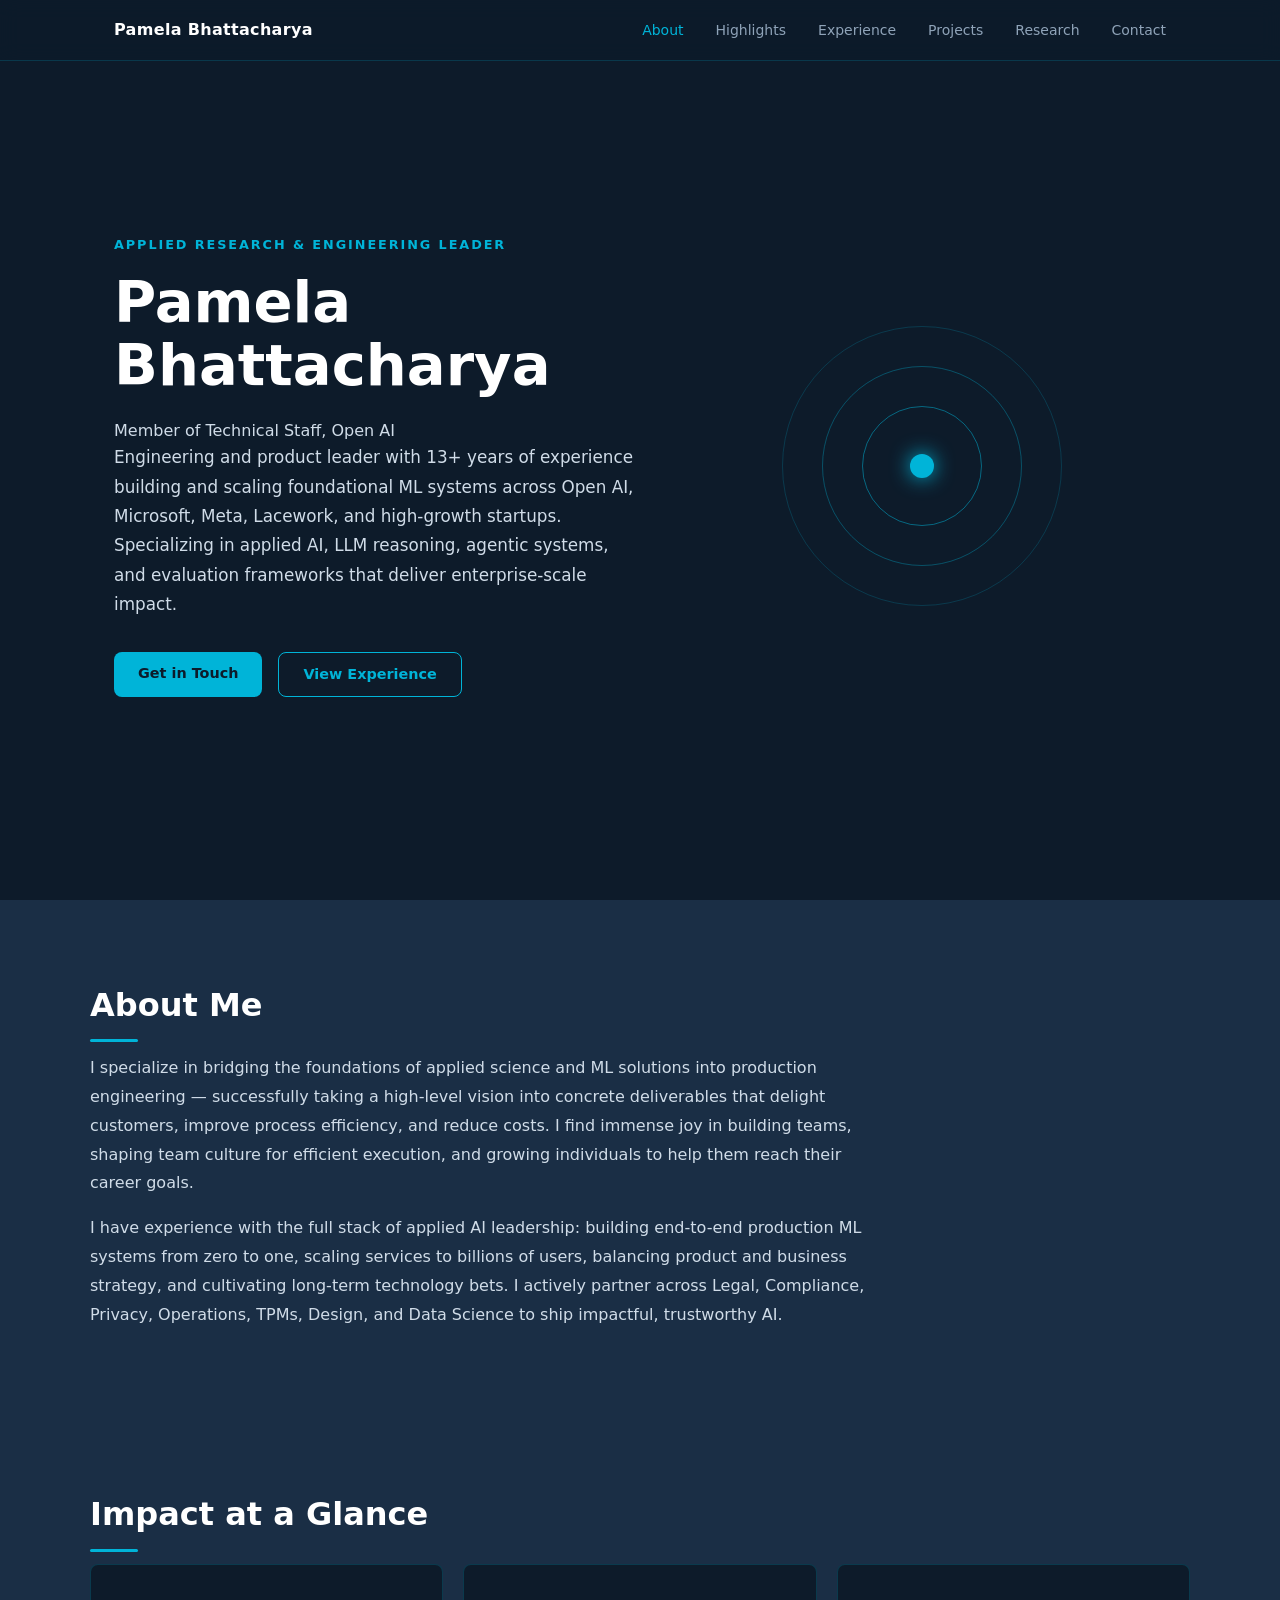
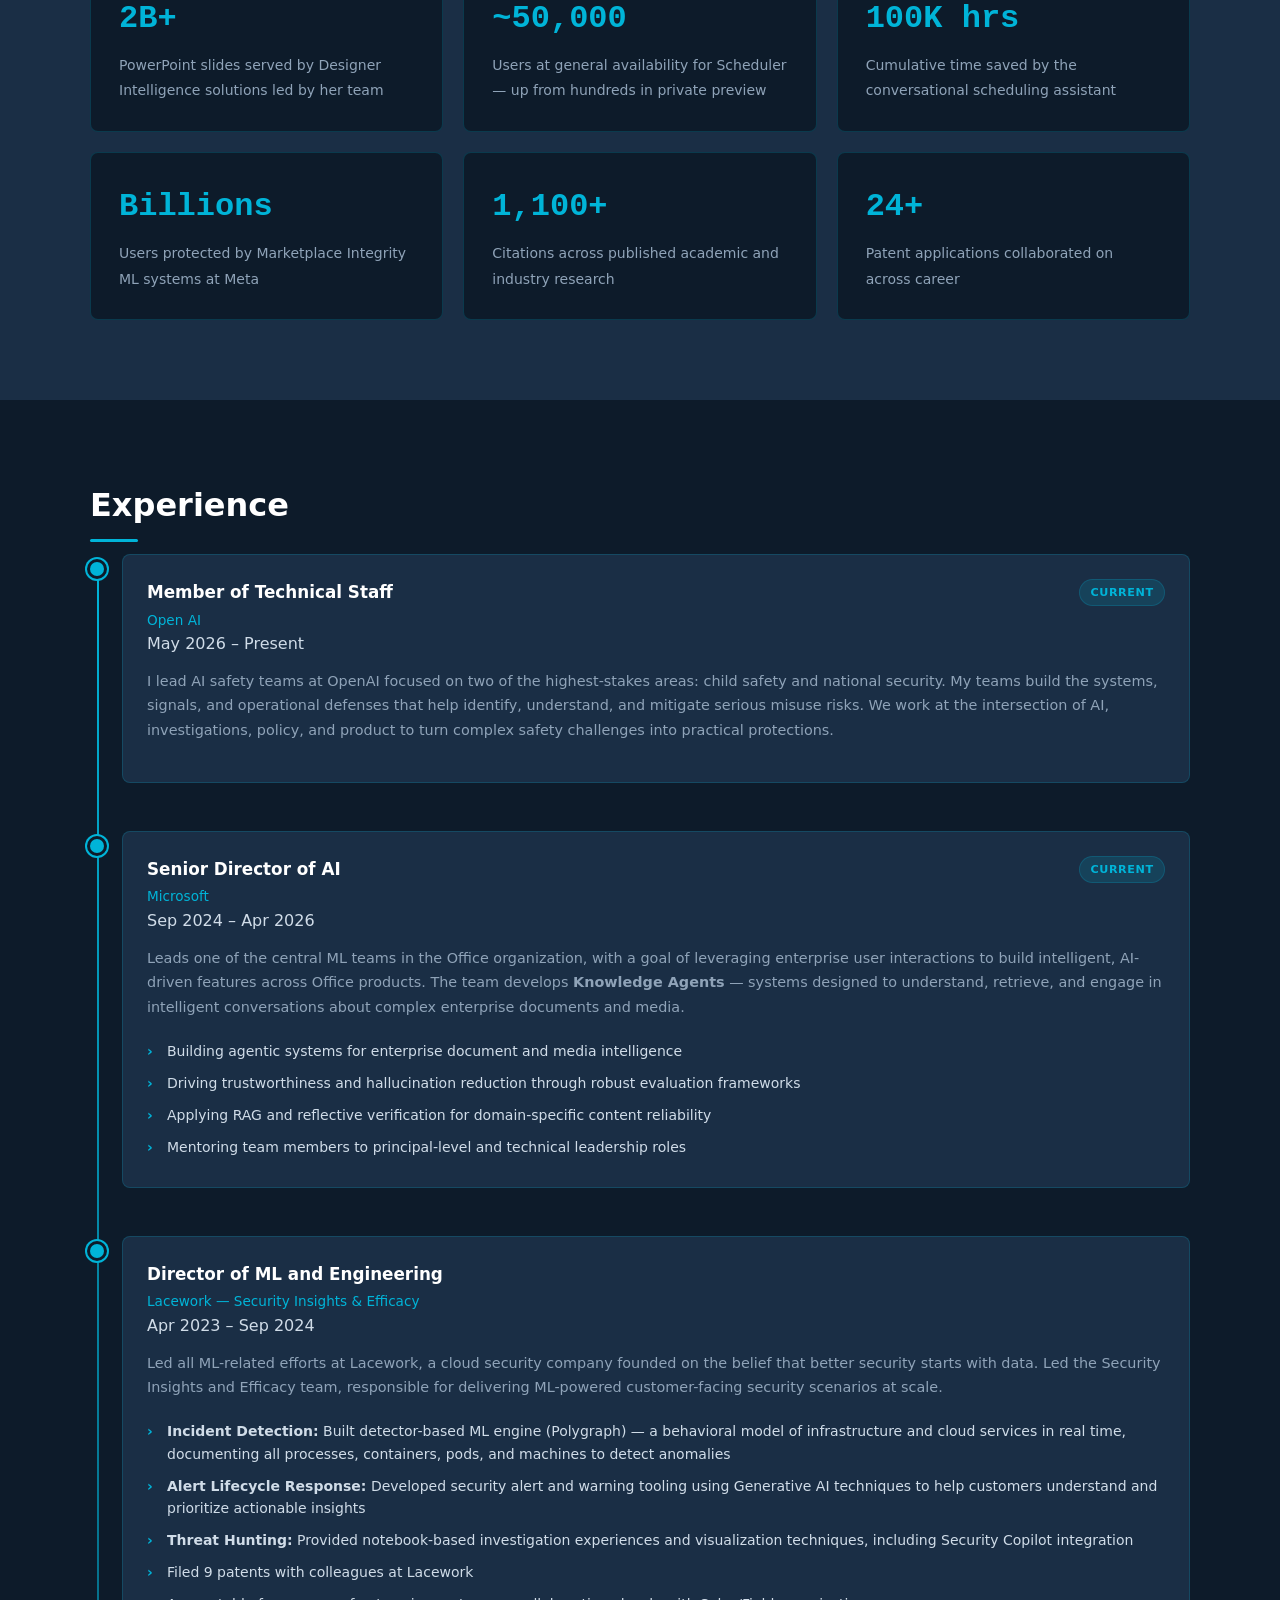
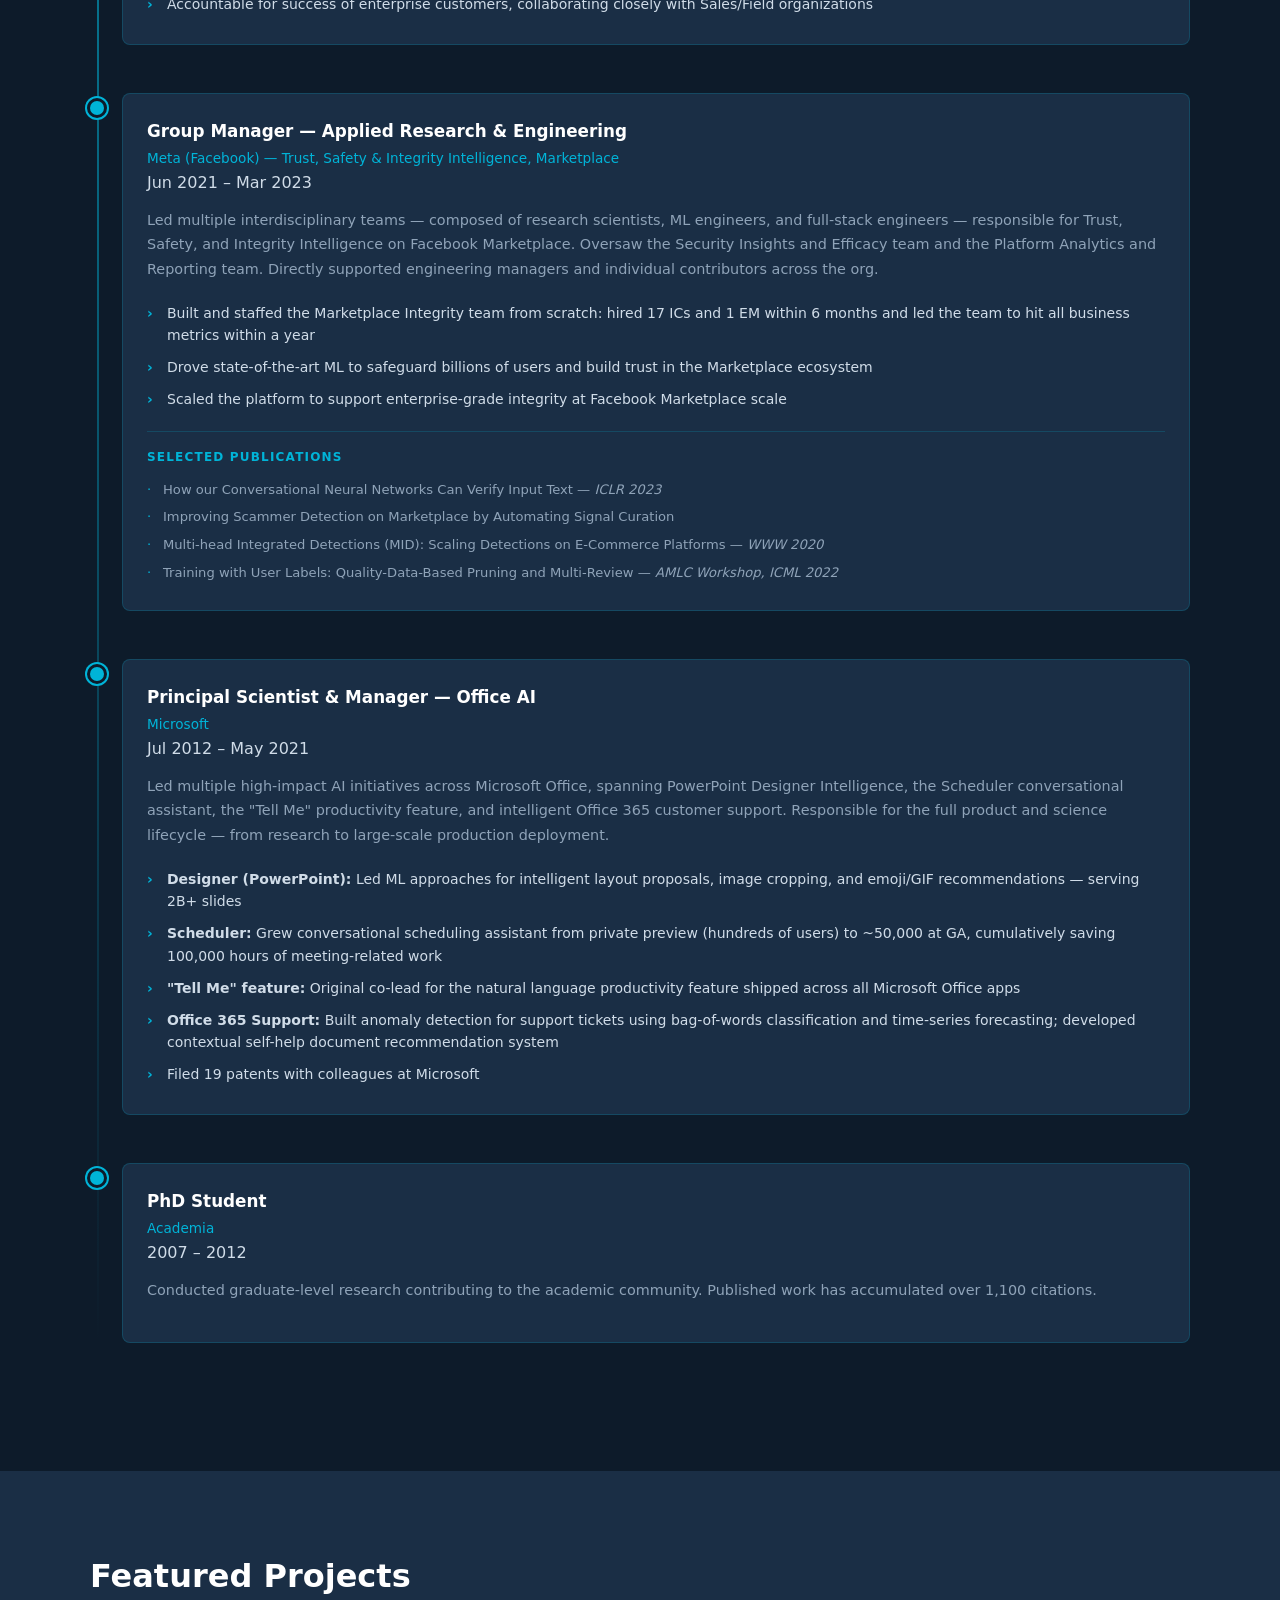
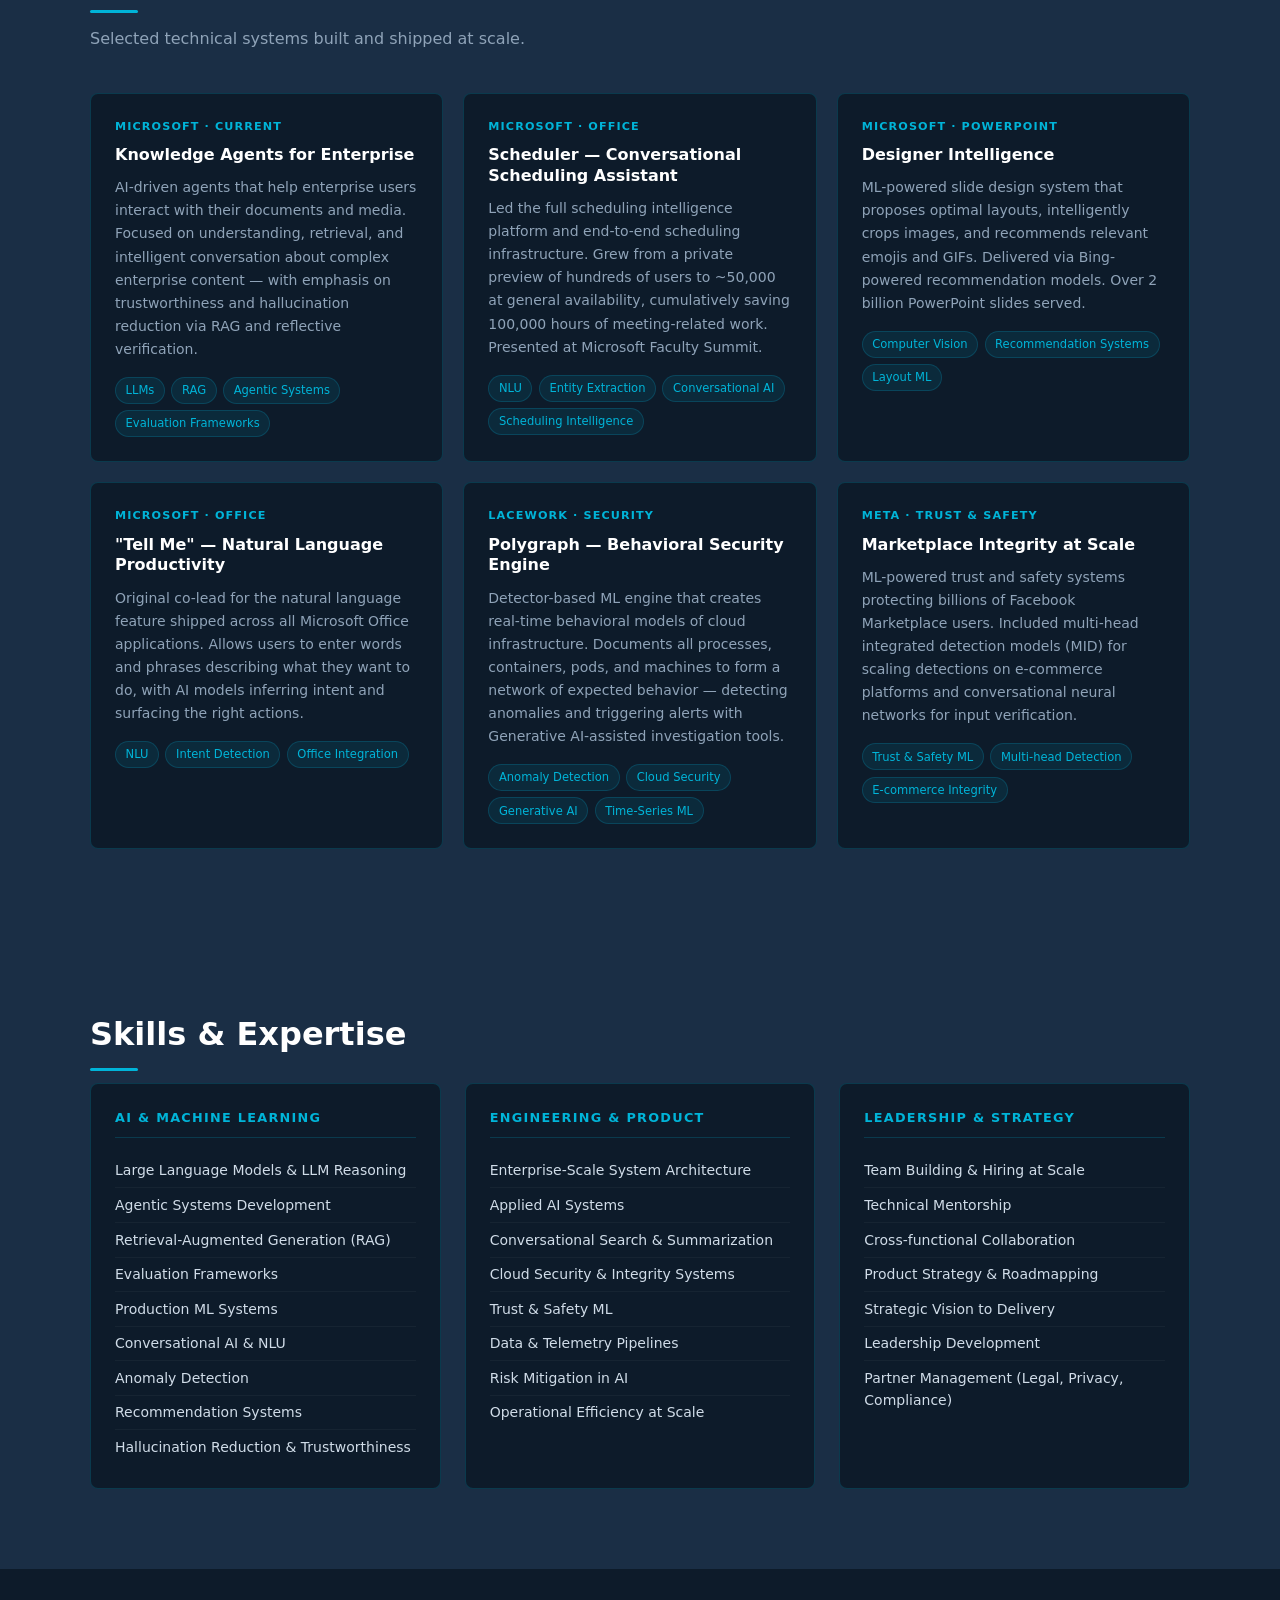
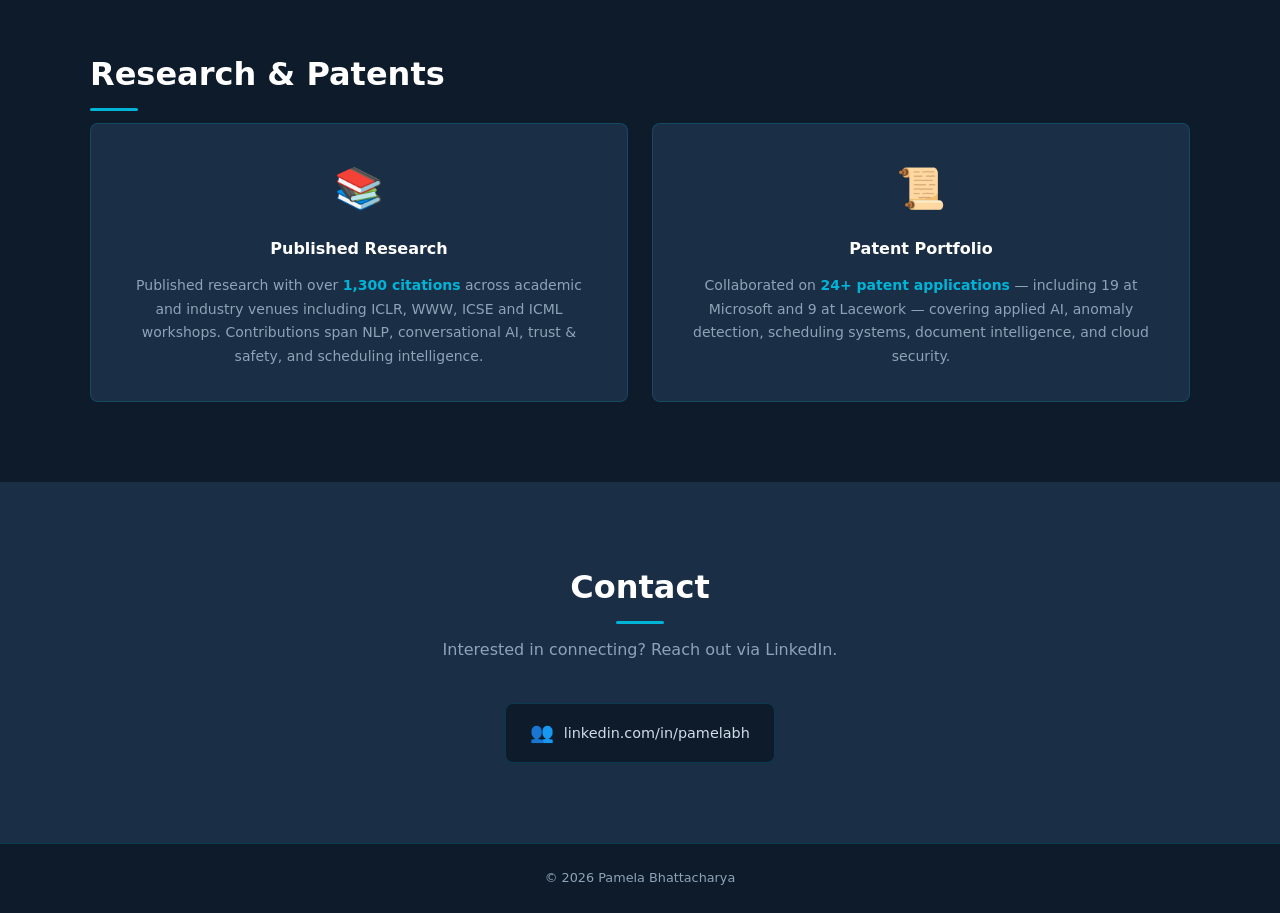
==== commit 84cf6399: "Update index.html" ====
--- a/index.html
+++ b/index.html
@@ -136,12 +136,6 @@
              My teams build the systems, signals, and operational defenses that help identify, understand, and mitigate serious misuse risks. 
              We work at the intersection of AI, investigations, policy, and product to turn complex safety challenges into practical protections.
             </p>
-            <ul class="achievement-list">
-              <li>Building agentic systems for enterprise document and media intelligence</li>
-              <li>Driving trustworthiness and hallucination reduction through robust evaluation frameworks</li>
-              <li>Applying RAG and reflective verification for domain-specific content reliability</li>
-              <li>Mentoring team members to principal-level and technical leadership roles</li>
-            </ul>
           </div>
         </div>
 
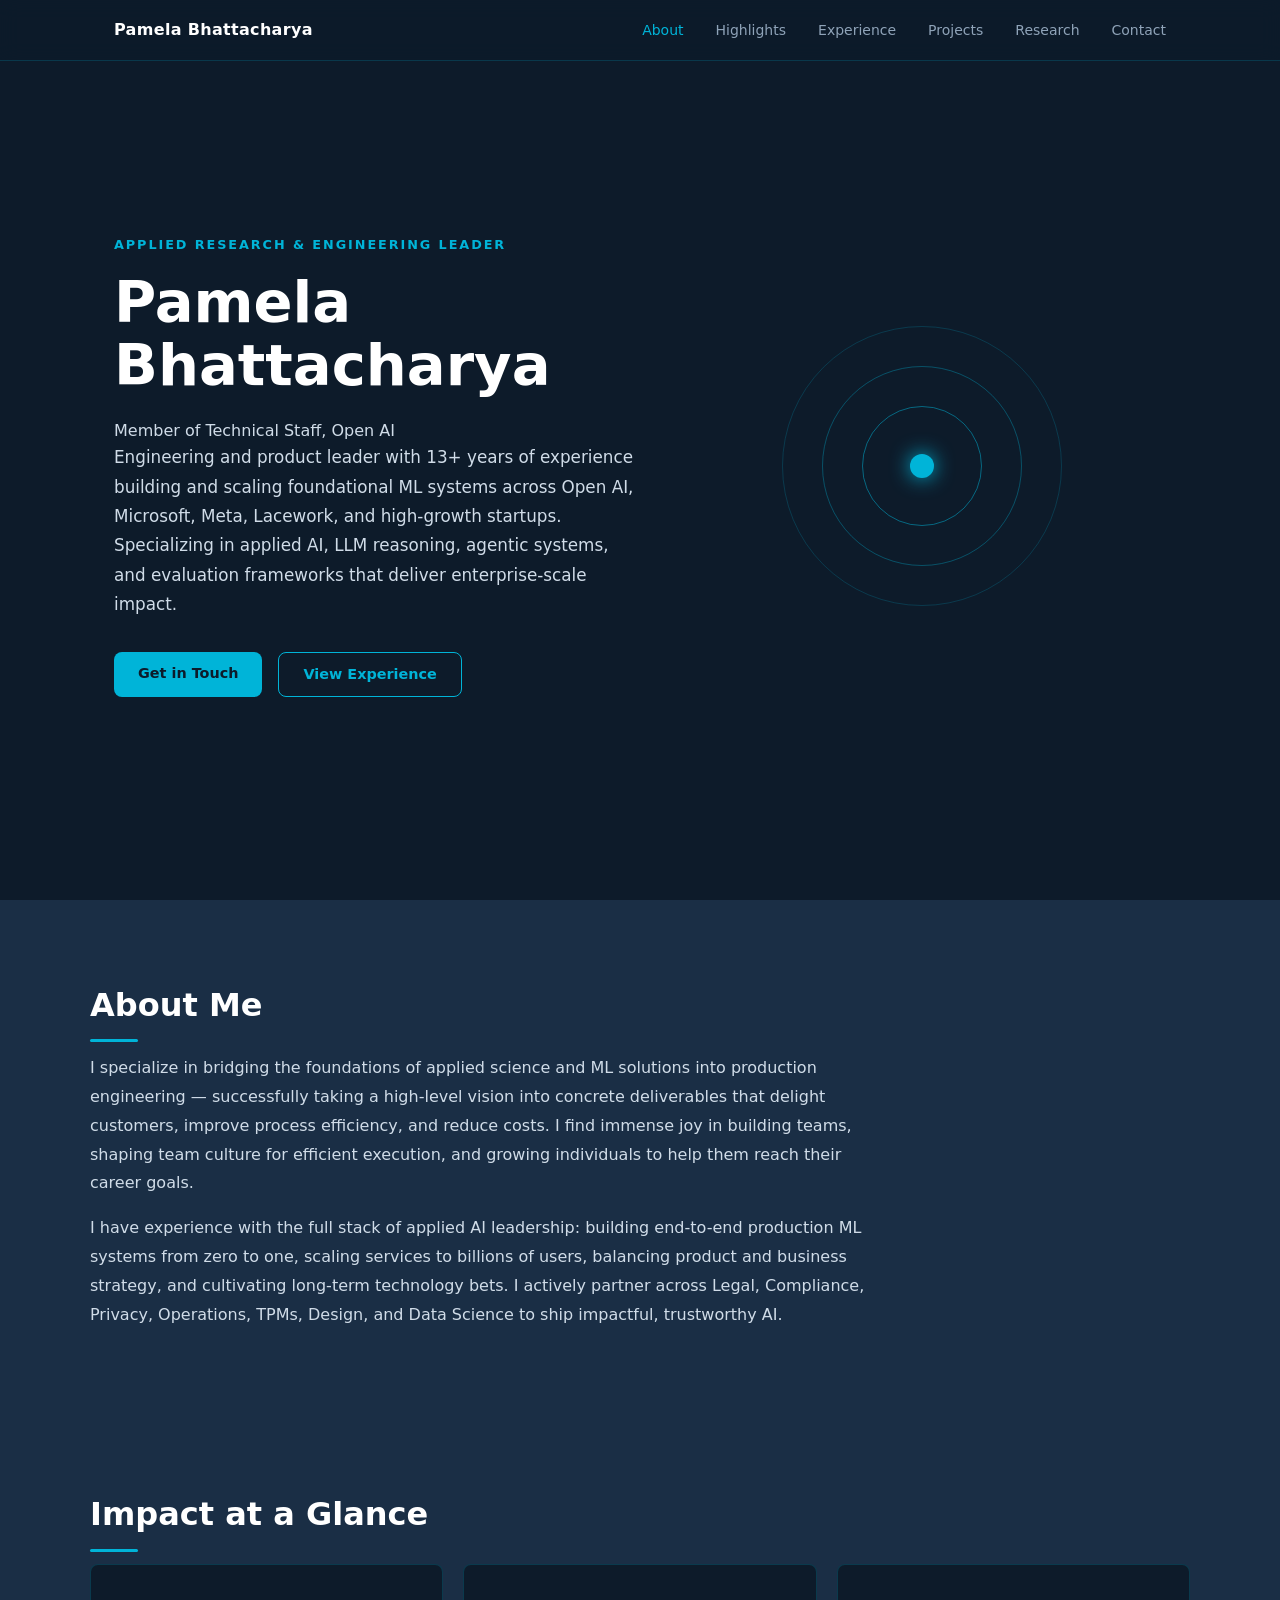
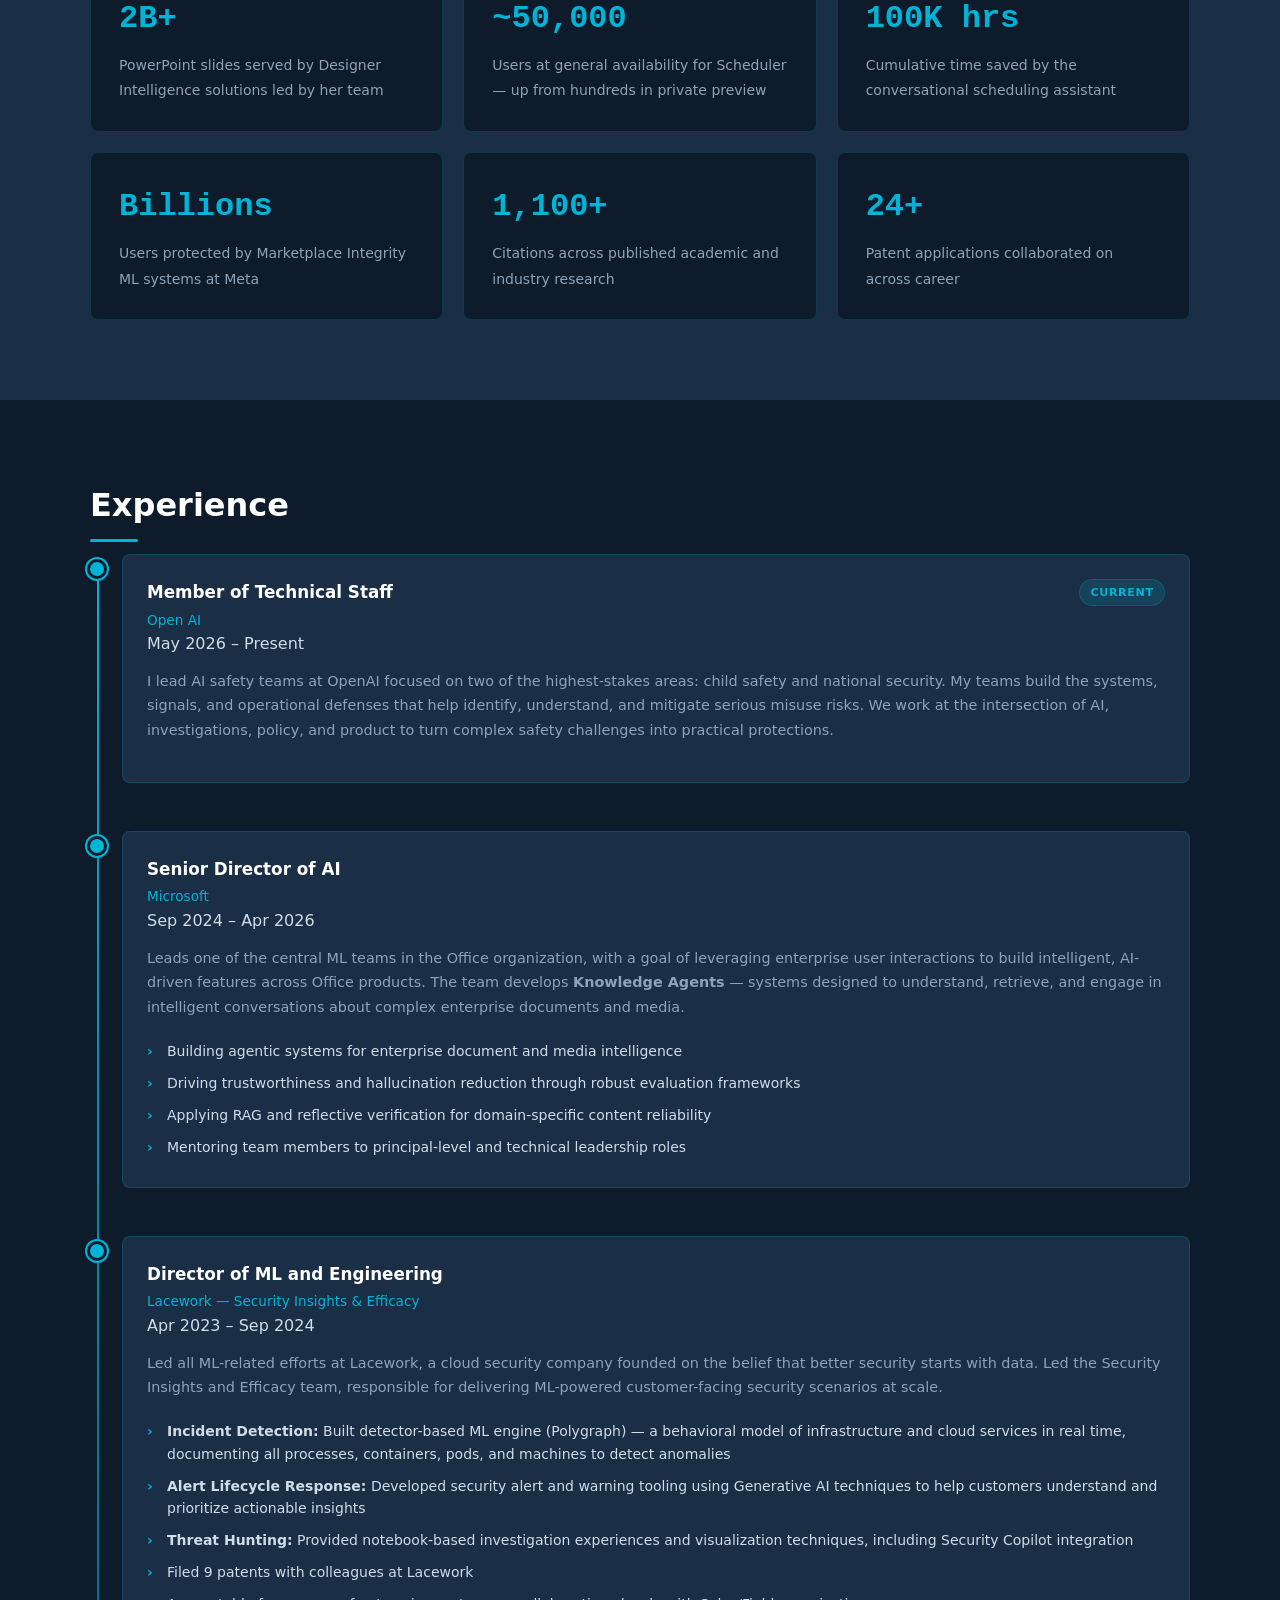
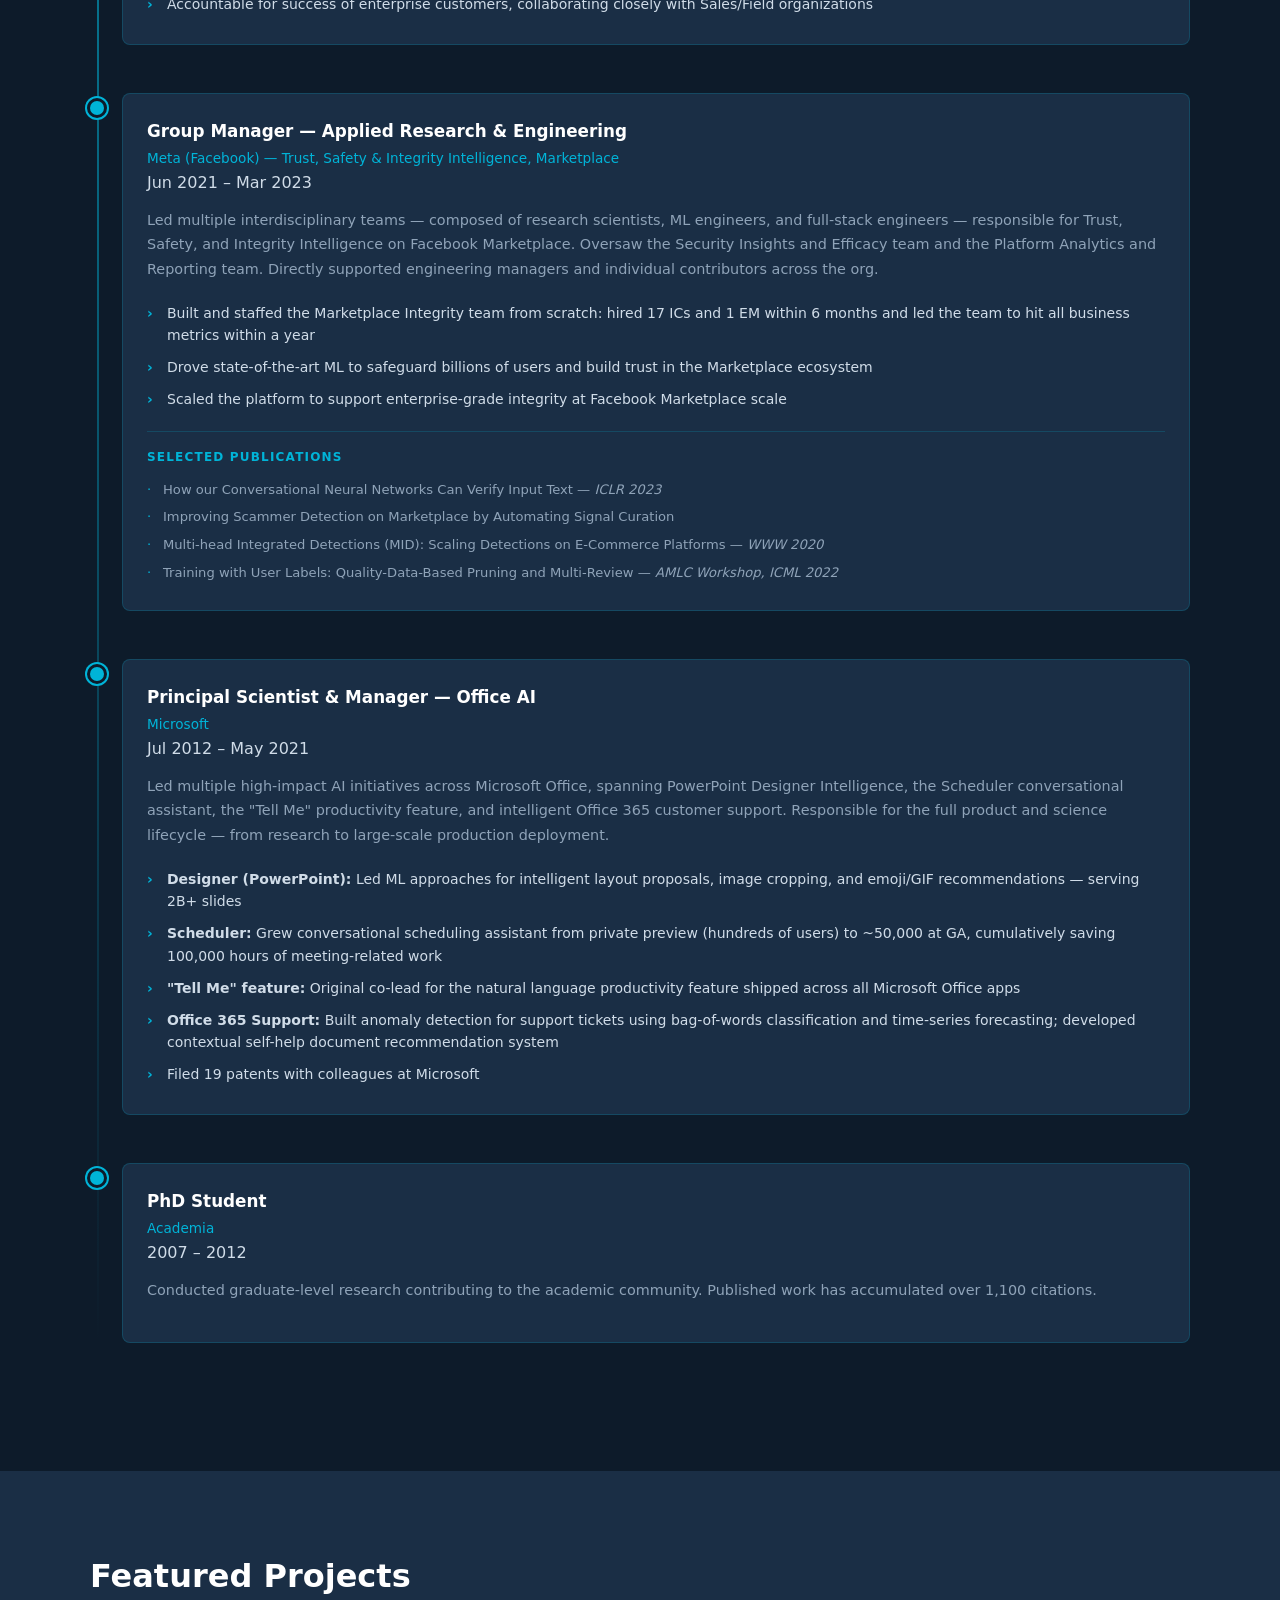
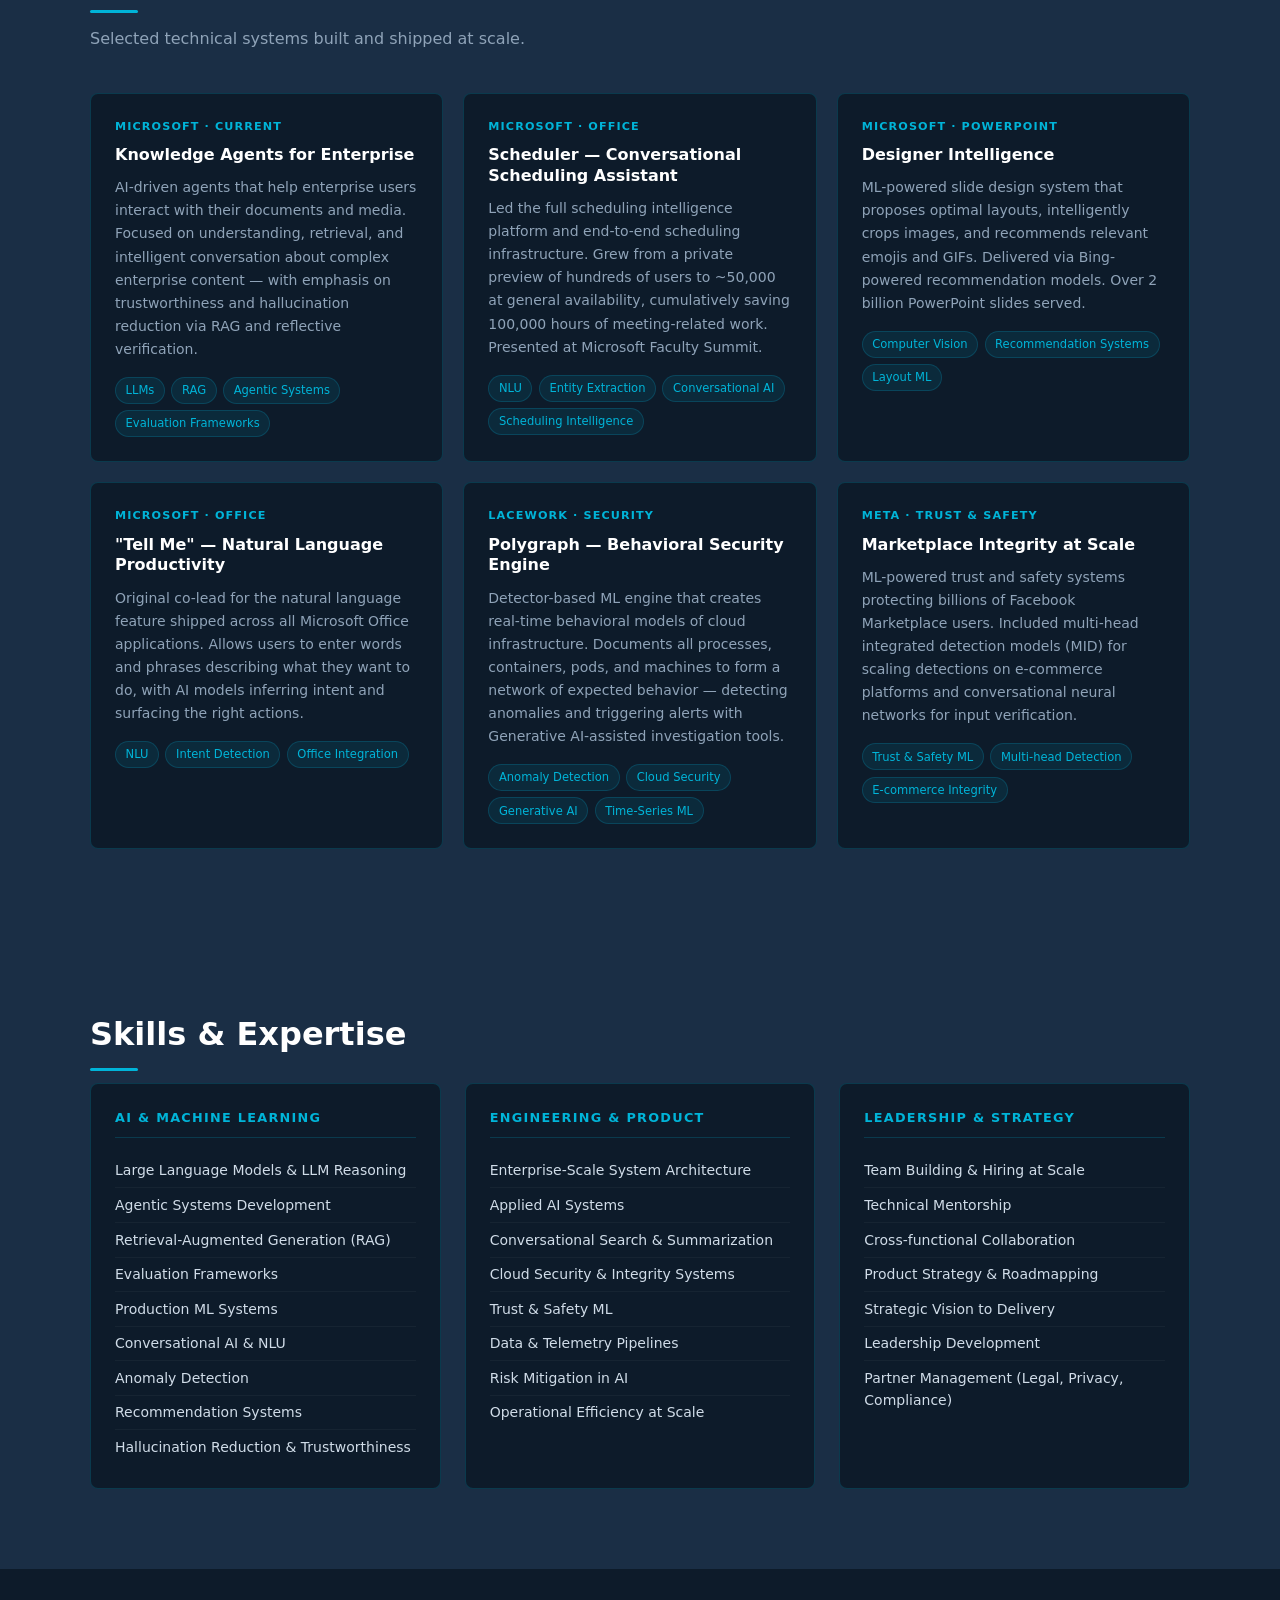
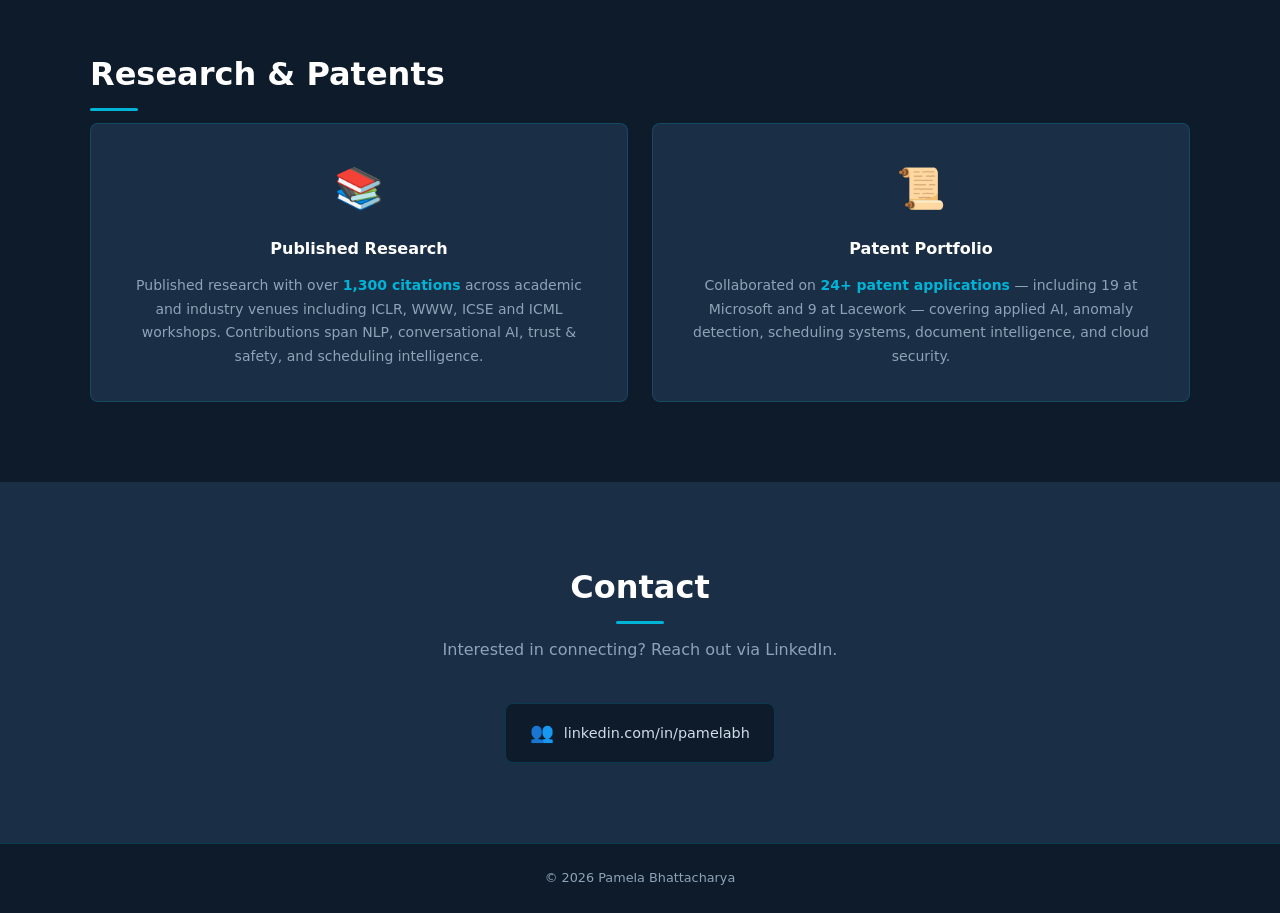
==== commit 34deb72f: "Update index.html" ====
--- a/index.html
+++ b/index.html
@@ -149,7 +149,6 @@
                 <span class="company">Microsoft</span>
                 <span class="timeline-date">Sep 2024 – Apr 2026</span>
               </div>
-              <span class="badge badge-current">Current</span>
             </div>
             <p>
               Leads one of the central ML teams in the Office organization, with a goal of
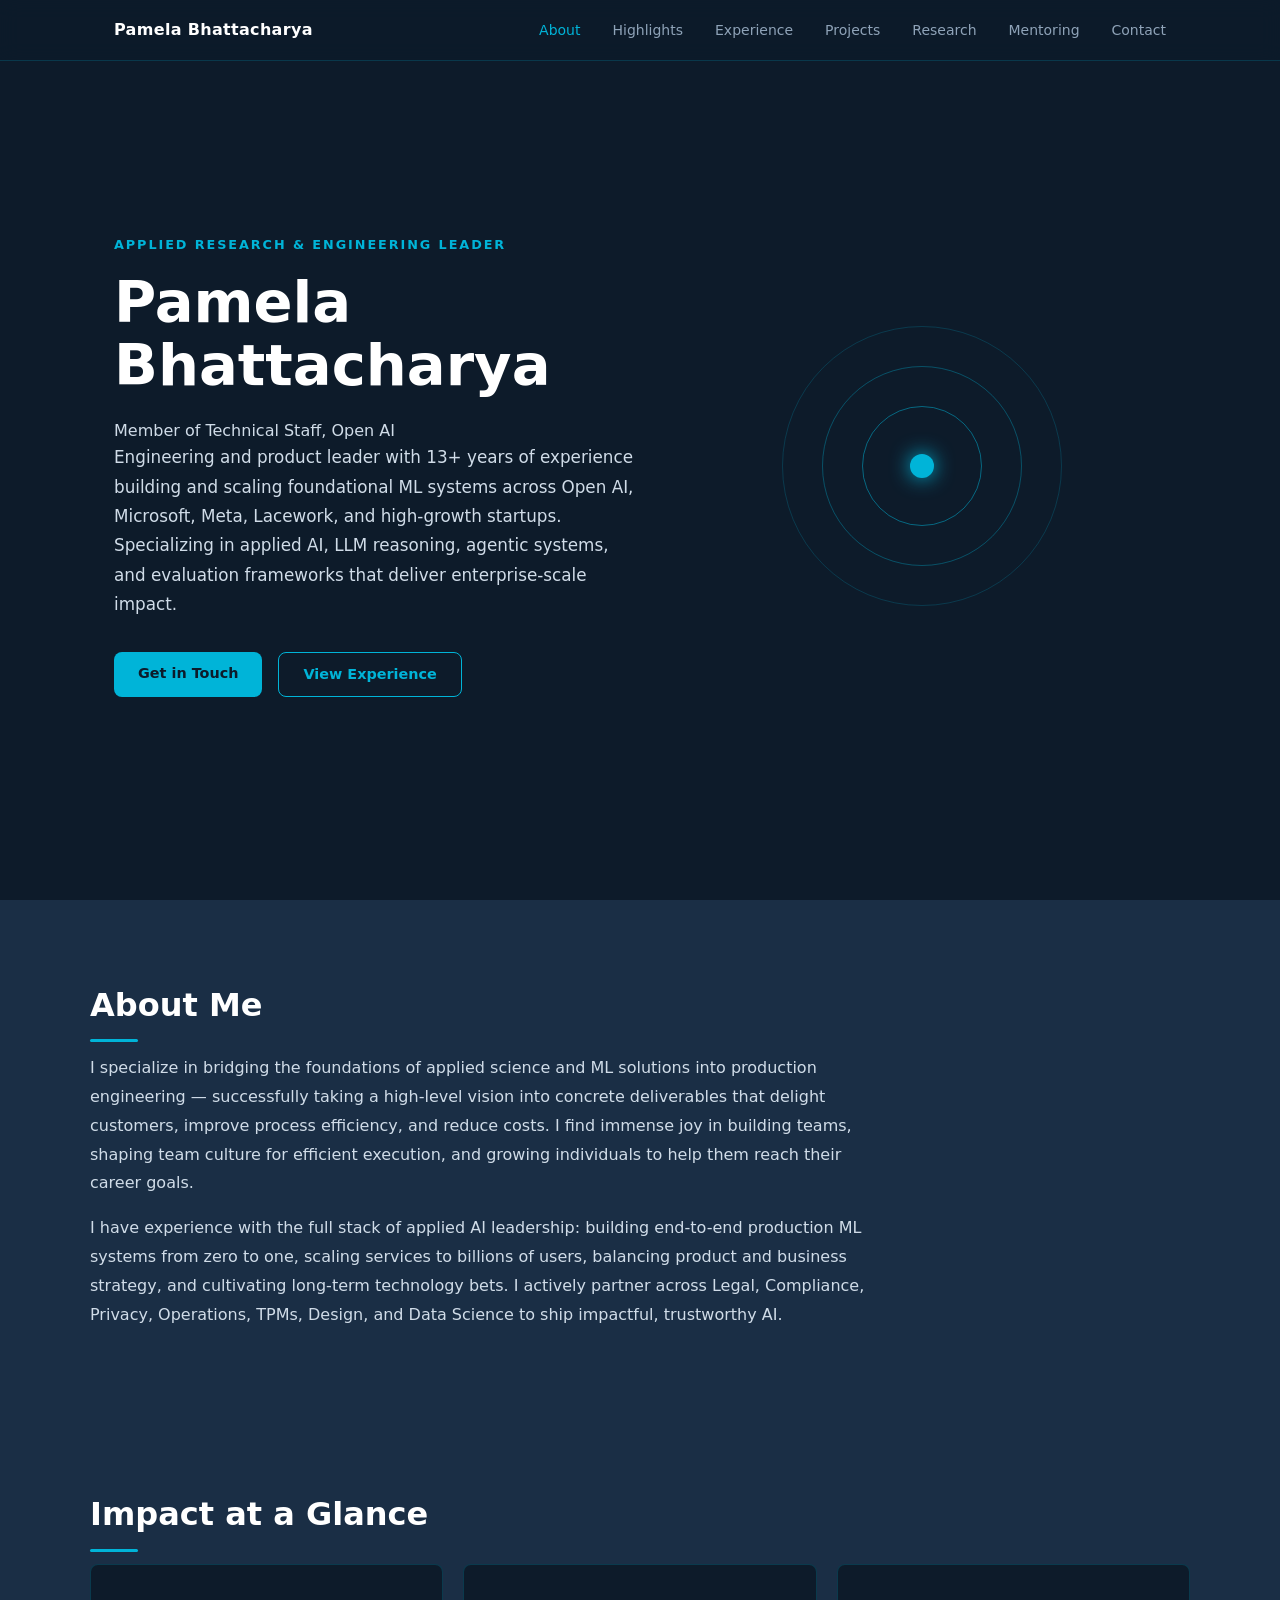
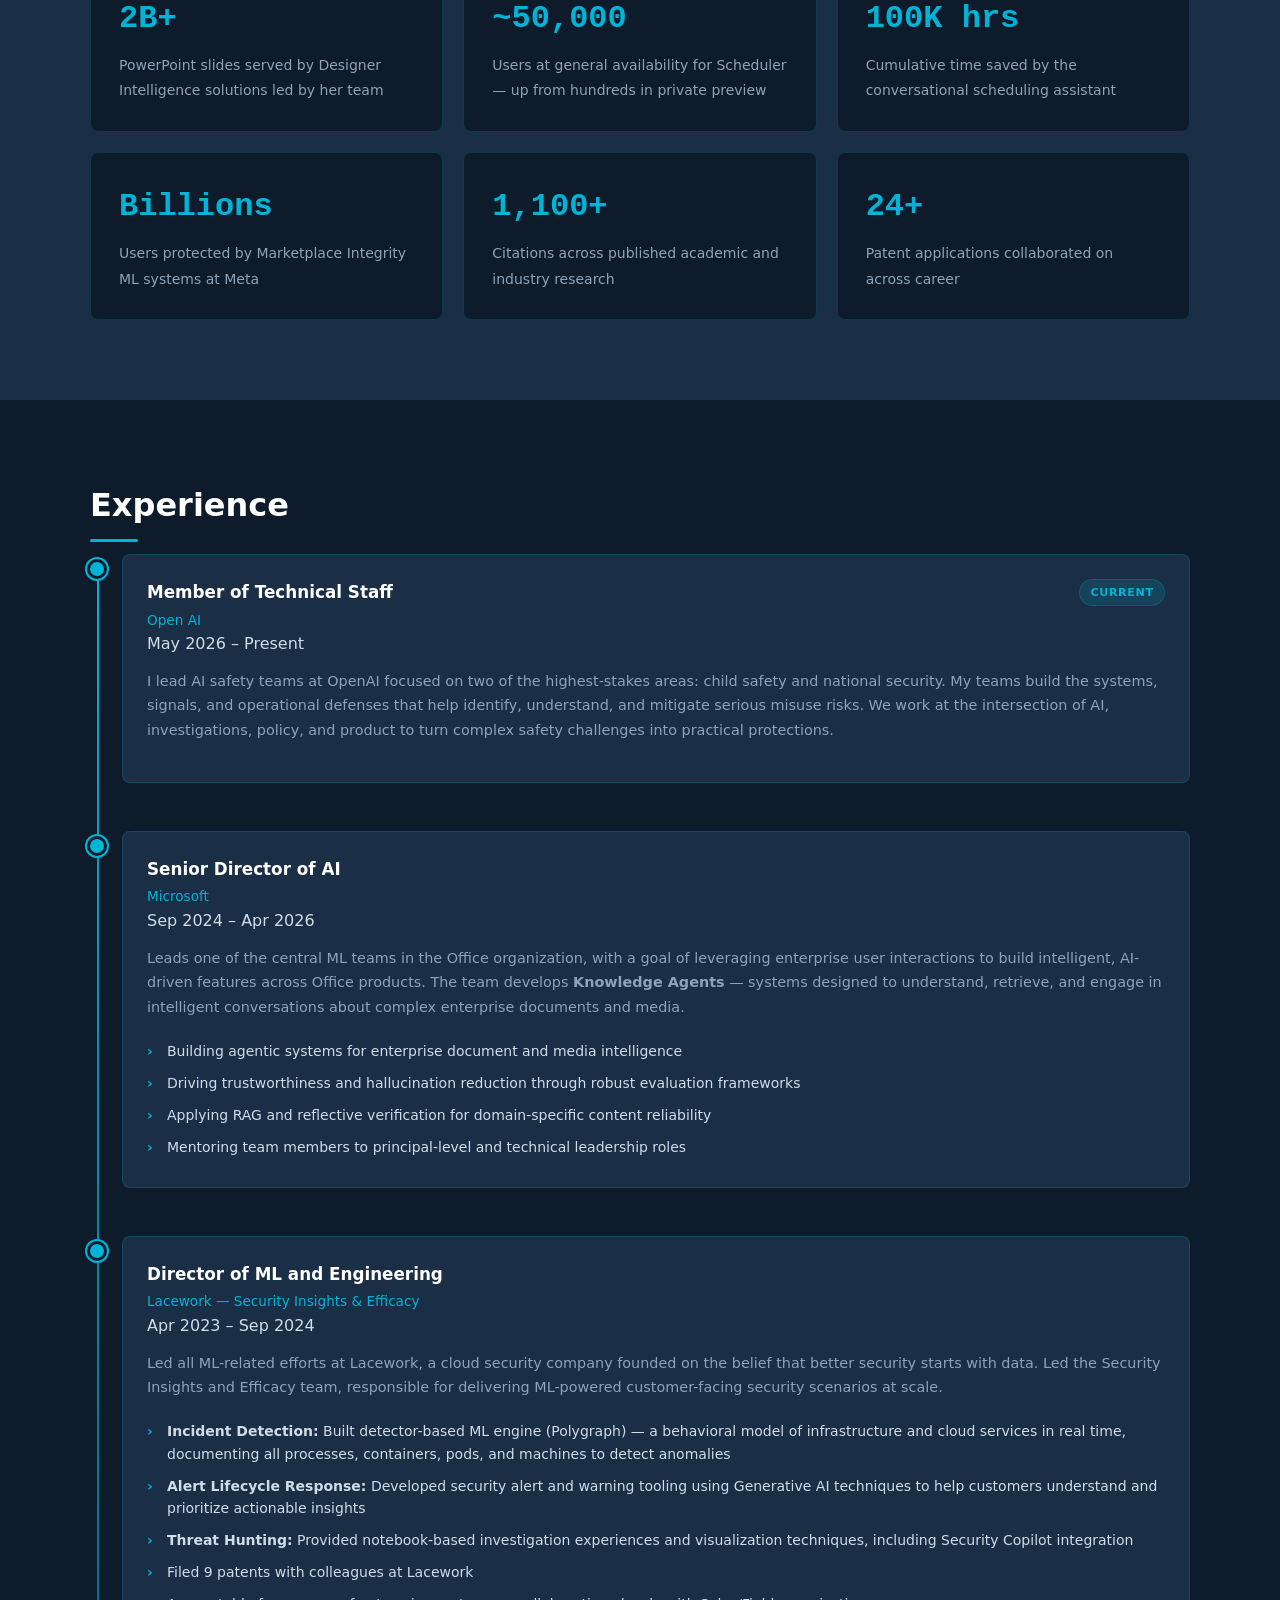
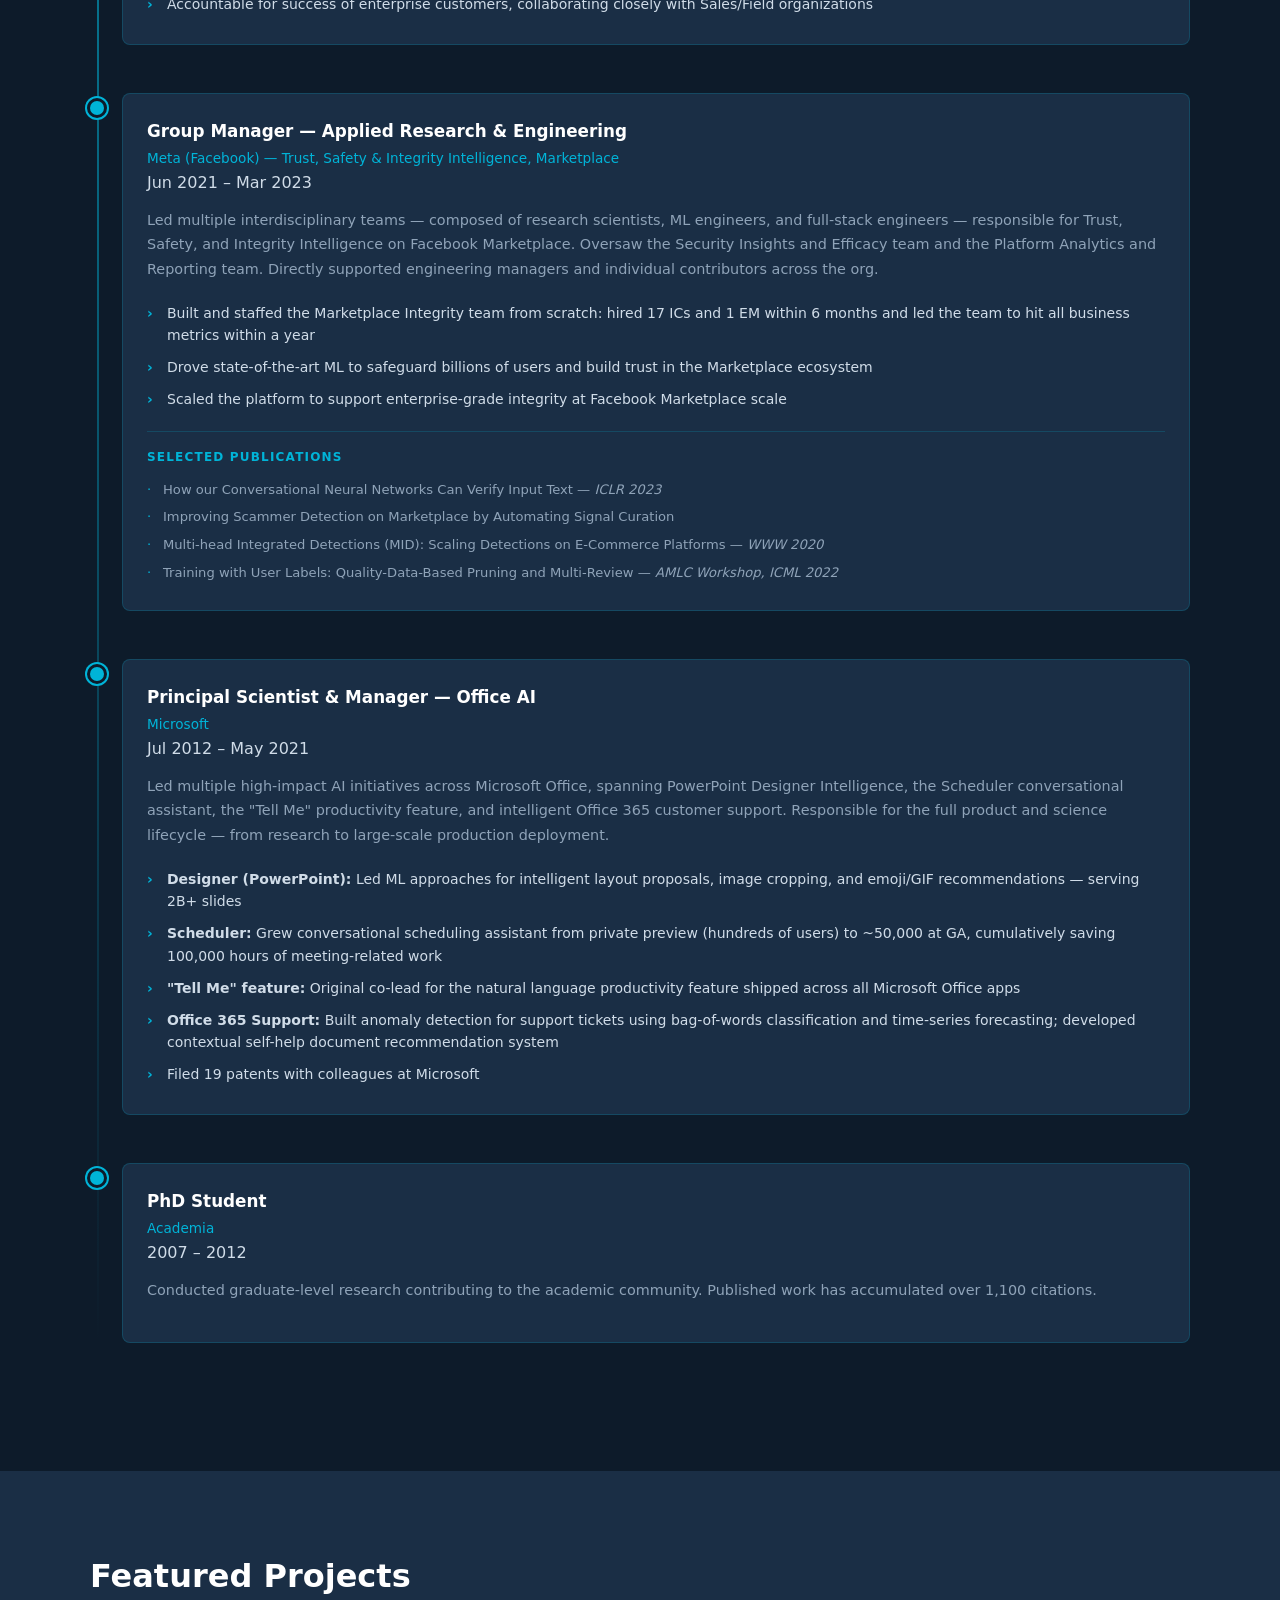
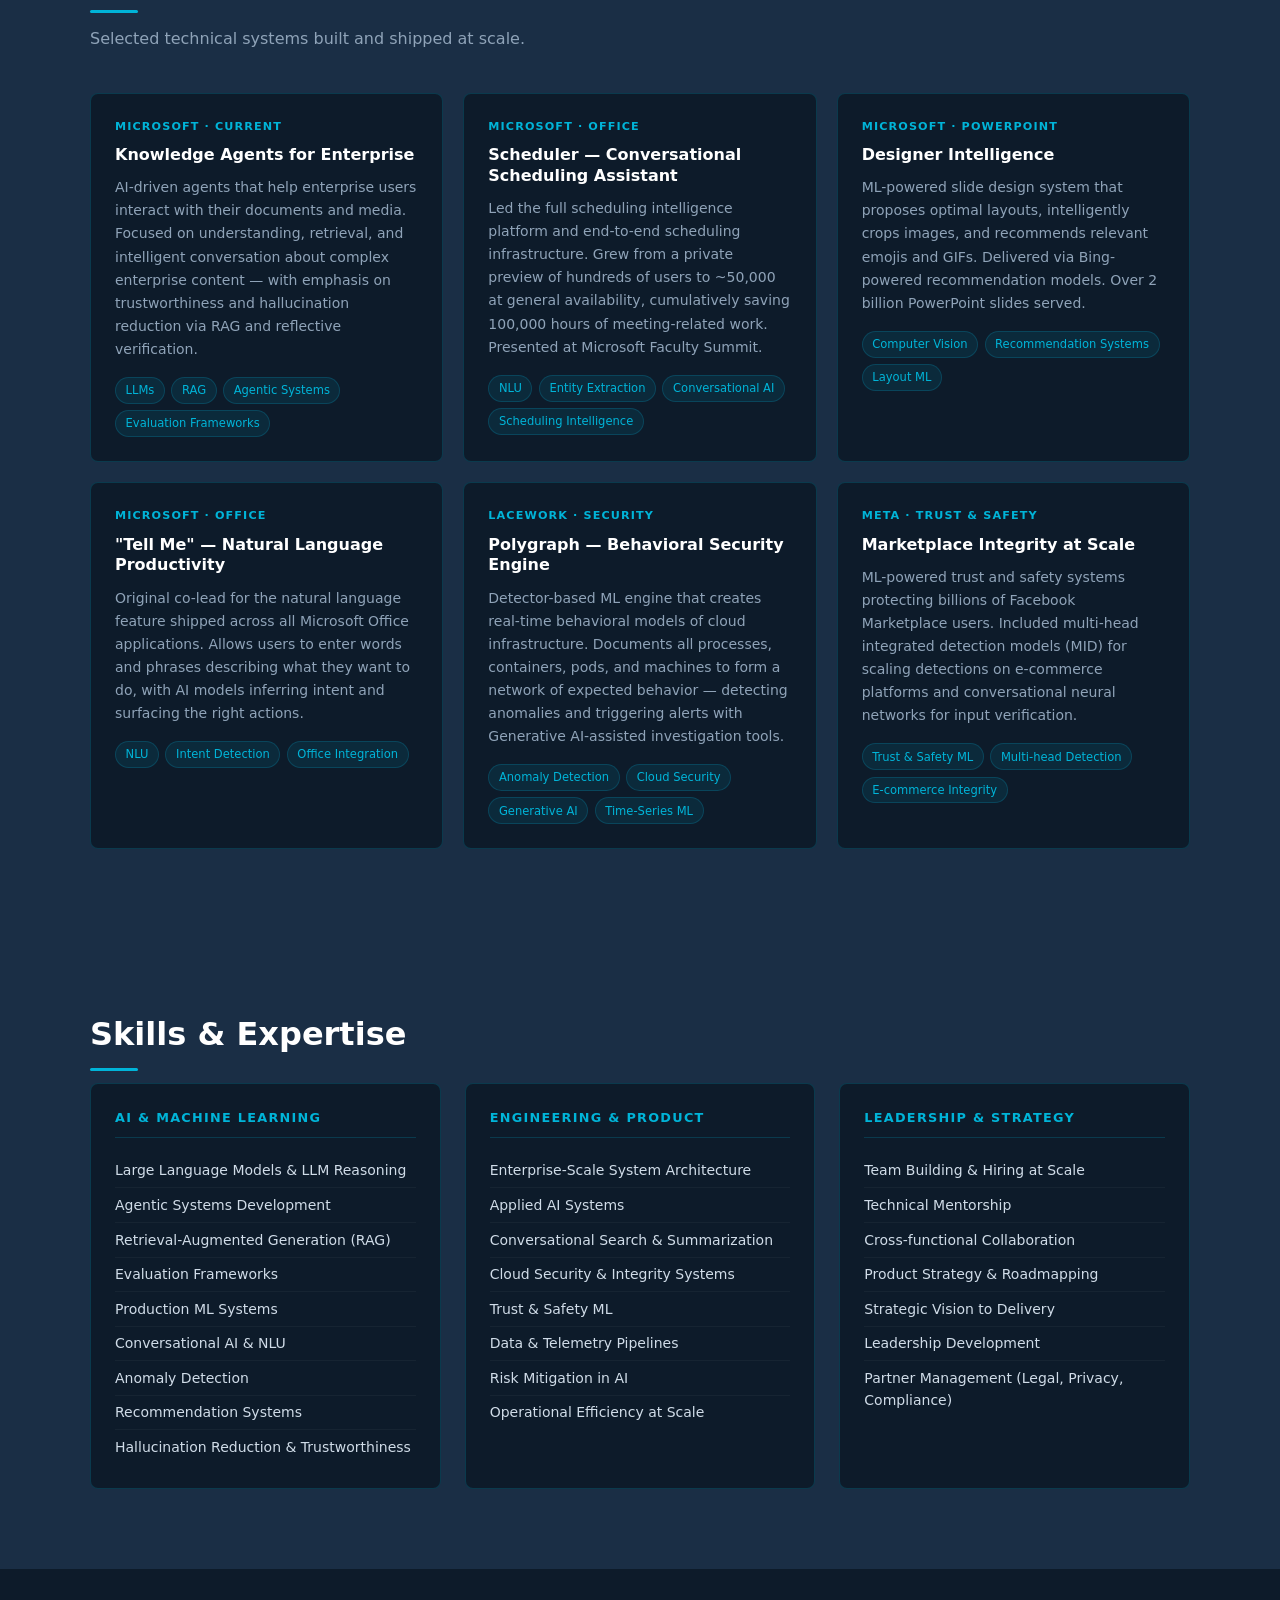
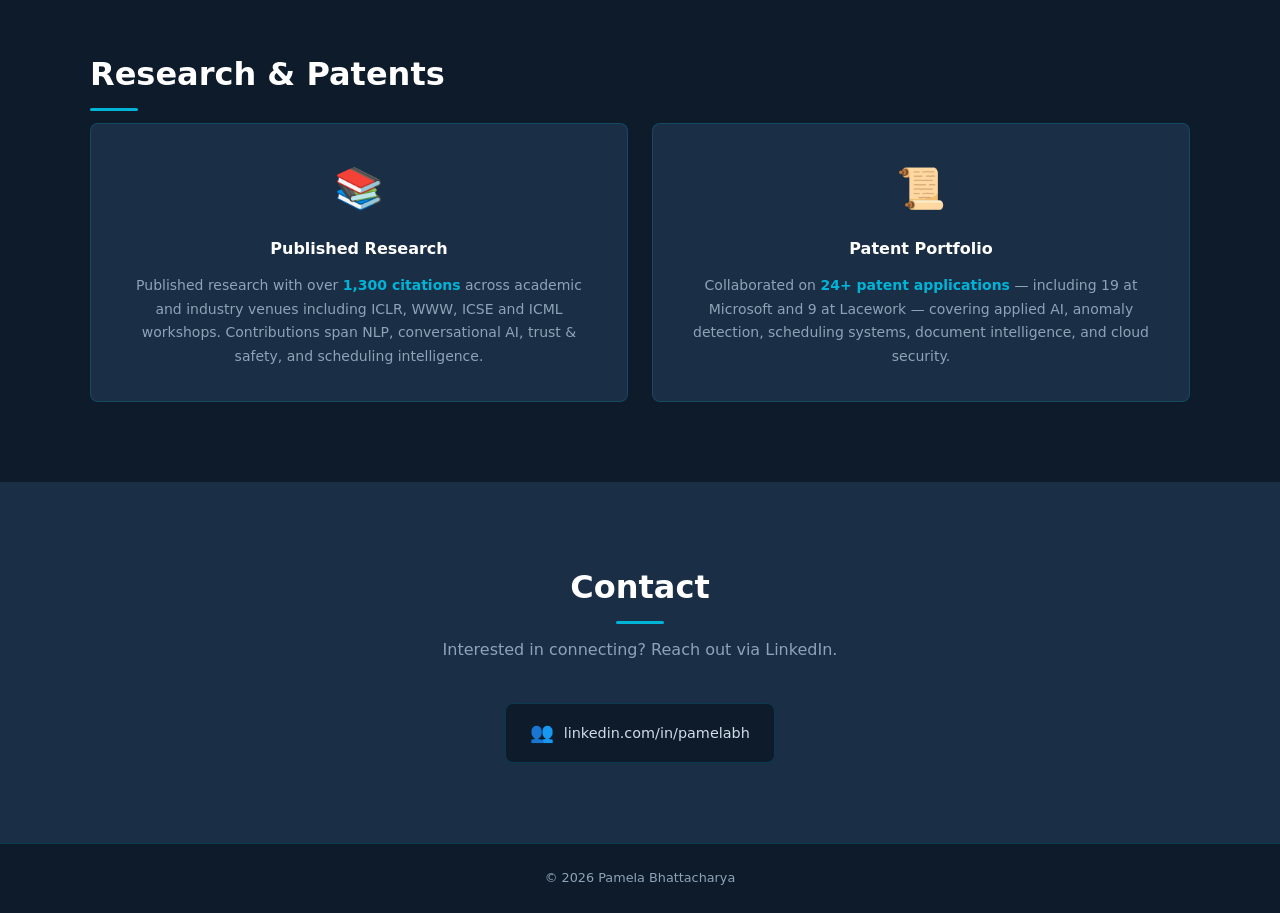
==== commit e5acfd50: "Add Mentoring link to navigation menu" ====
--- a/index.html
+++ b/index.html
@@ -18,6 +18,7 @@
         <li><a href="#experience">Experience</a></li>
         <li><a href="#projects">Projects</a></li>
         <li><a href="#research">Research</a></li>
+        <li><a href="mentoring.html">Mentoring</a></li>
         <li><a href="#contact">Contact</a></li>
       </ul>
       <button class="nav-toggle" aria-label="Toggle menu" onclick="toggleNav()">&#9776;</button>
